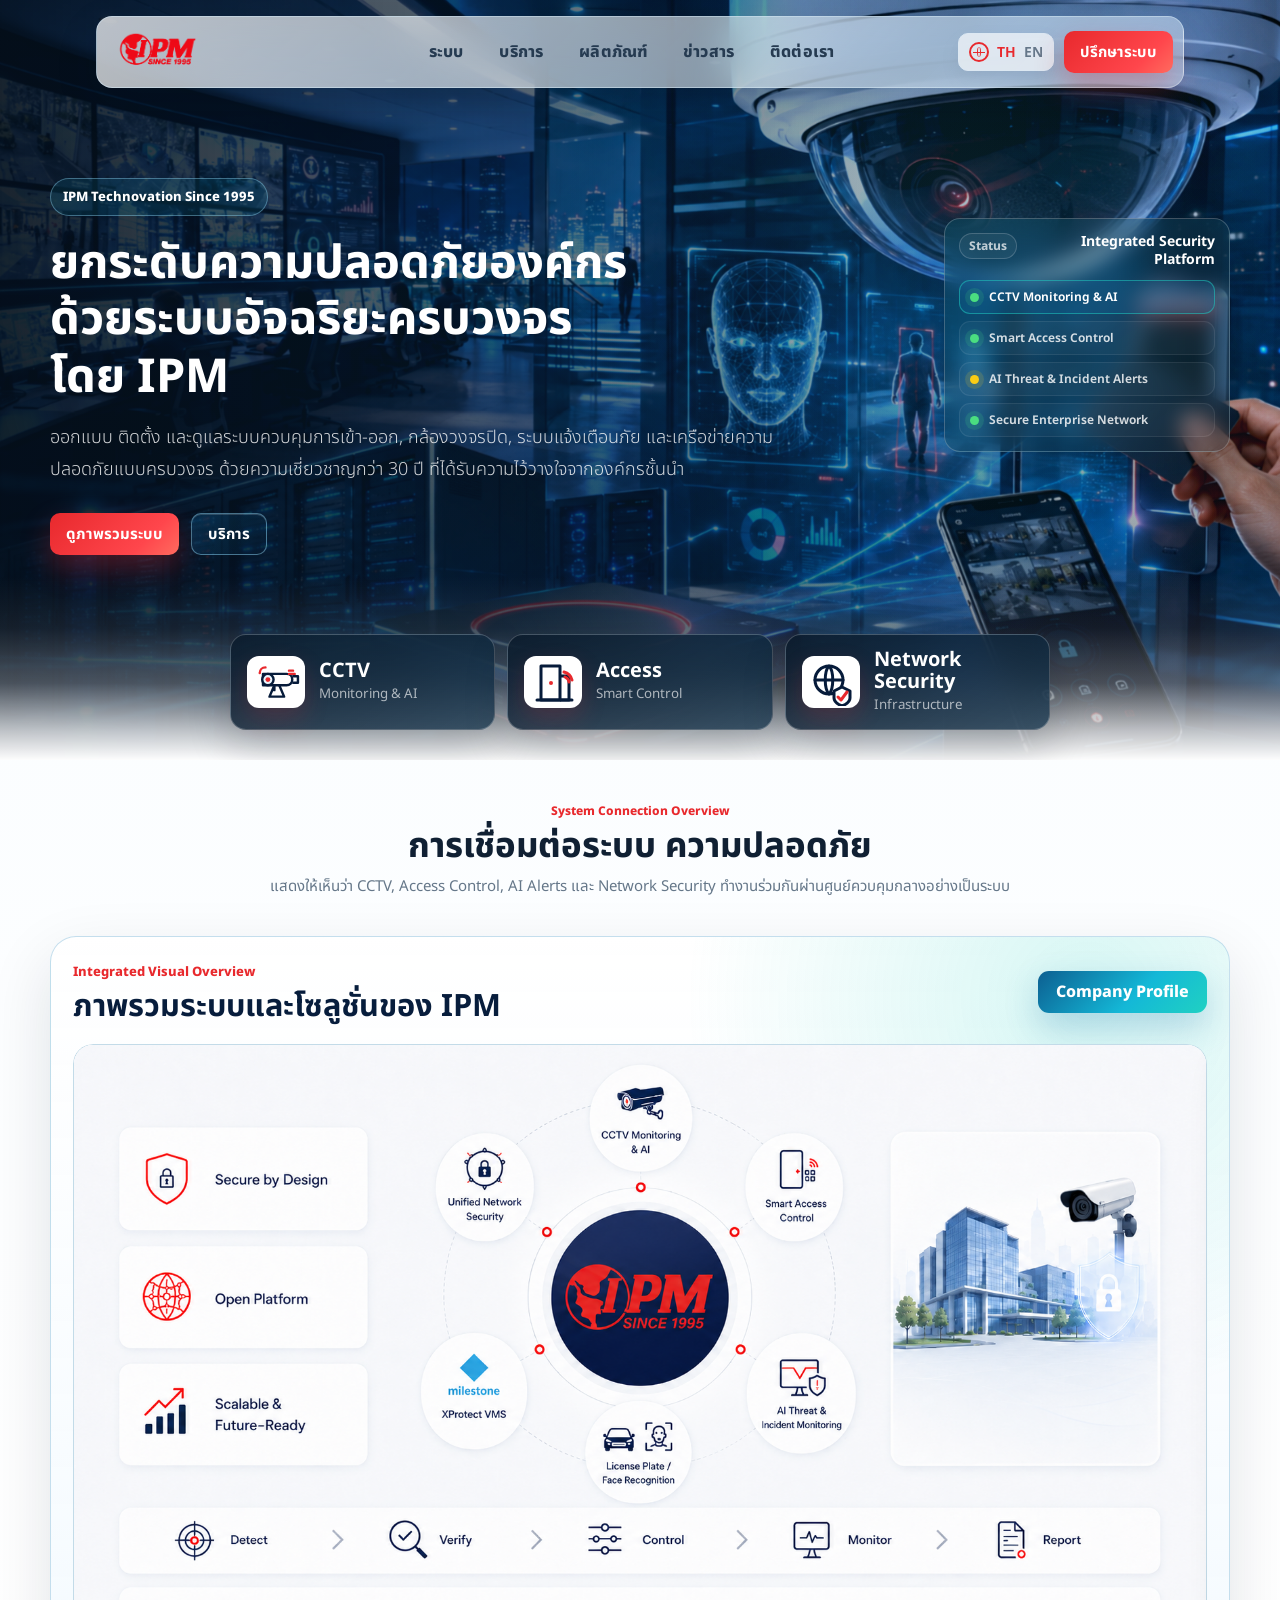
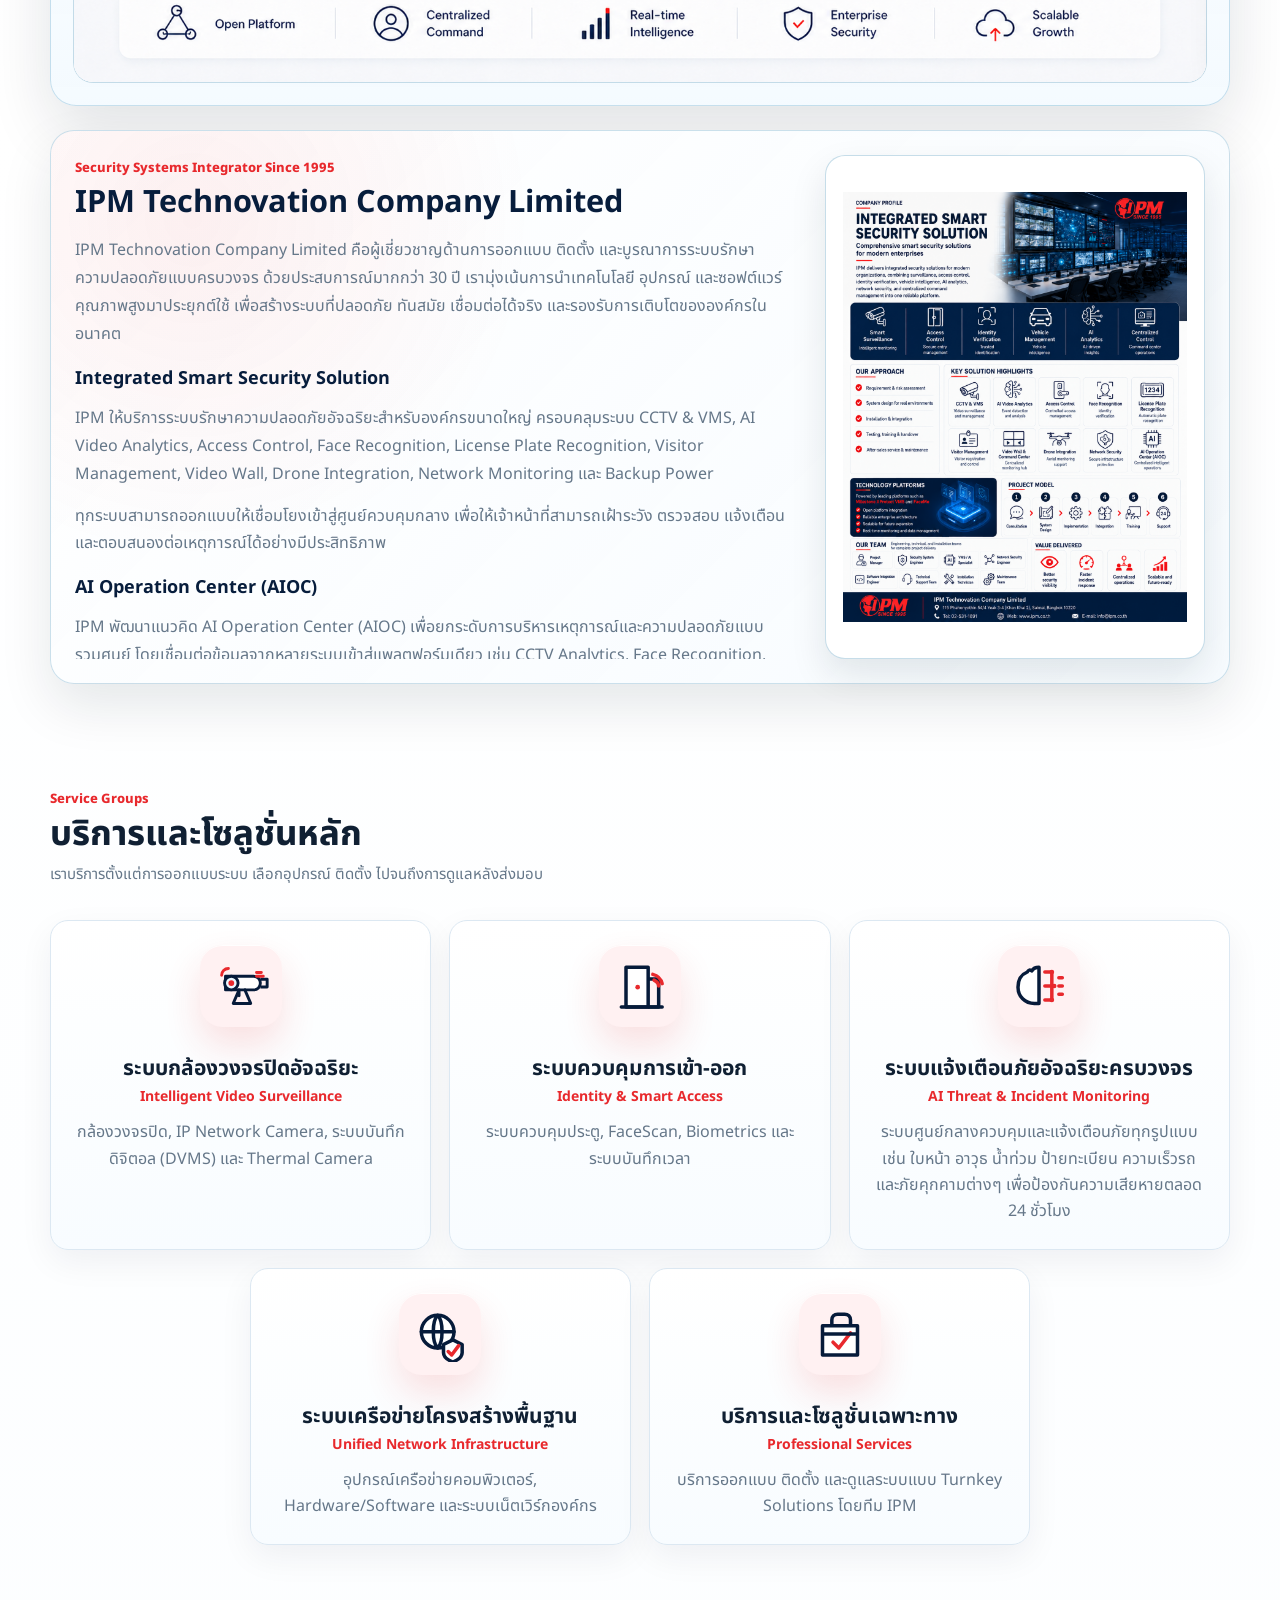
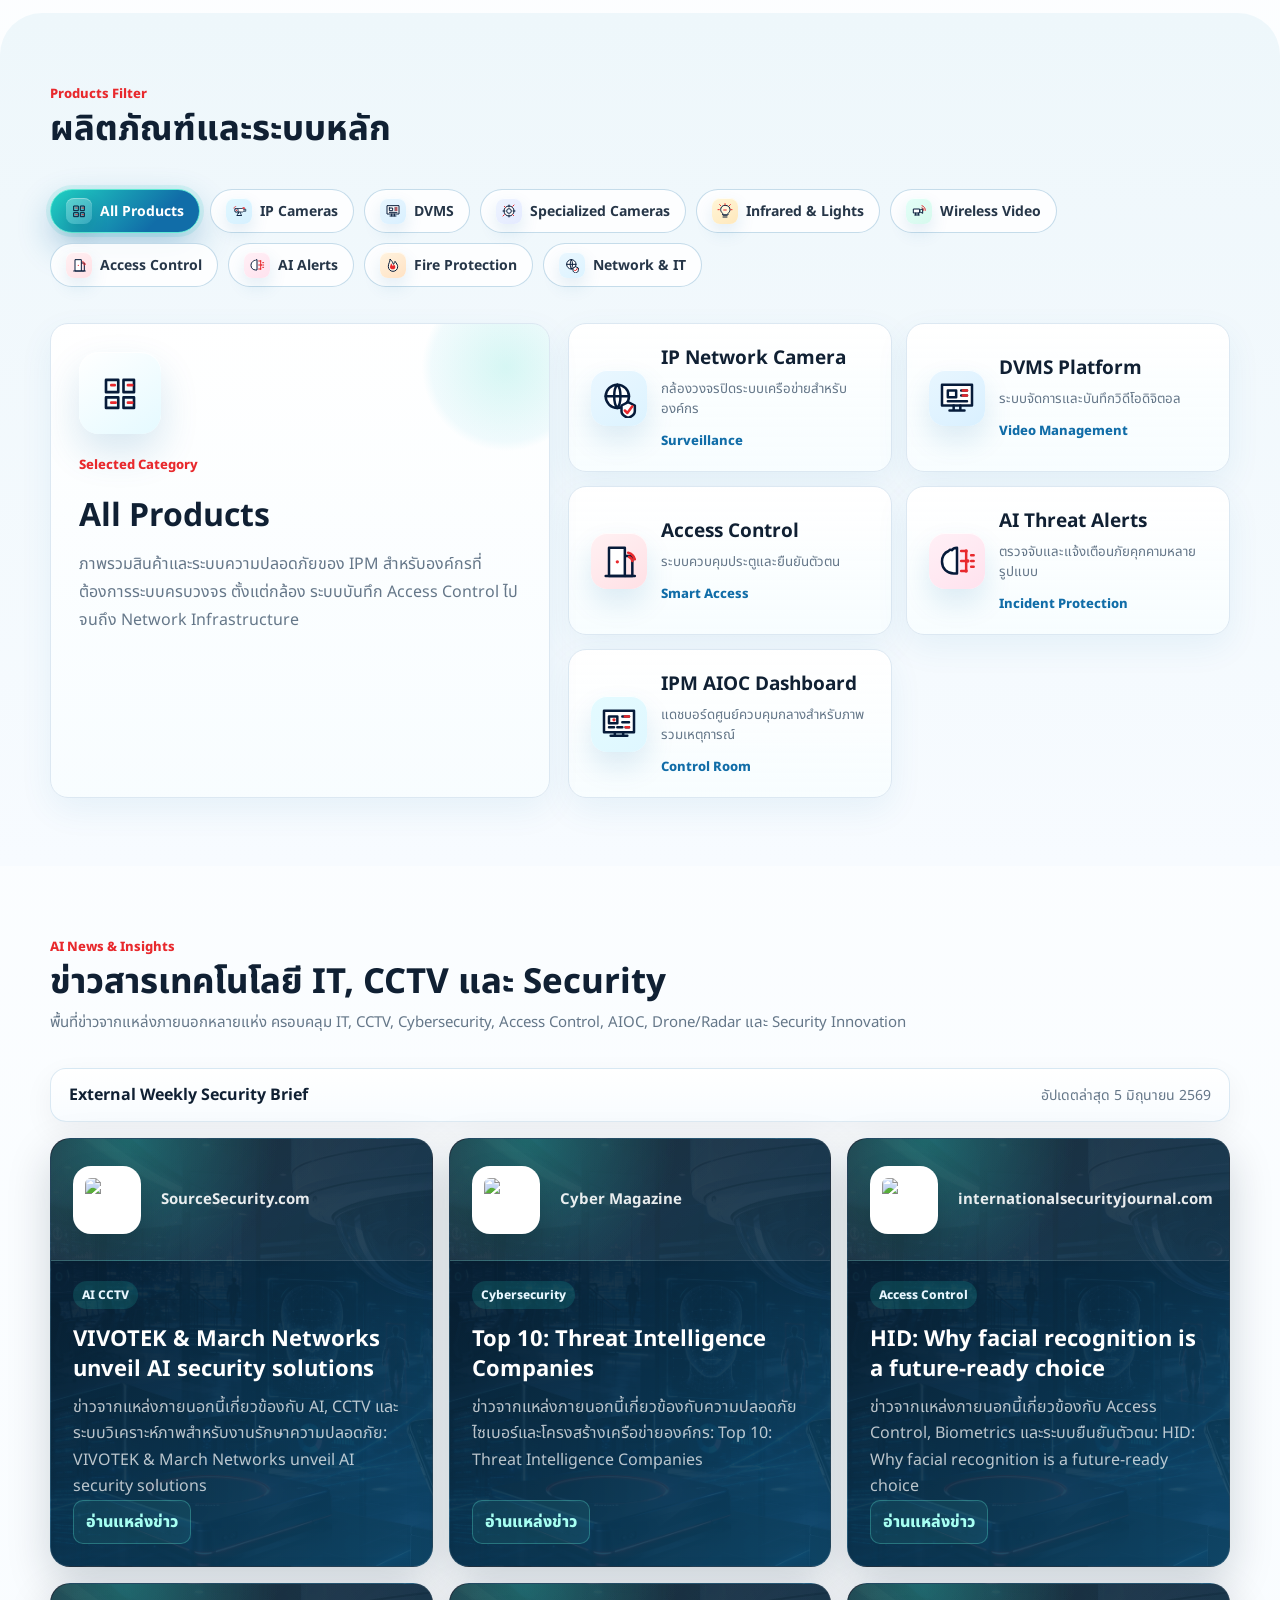
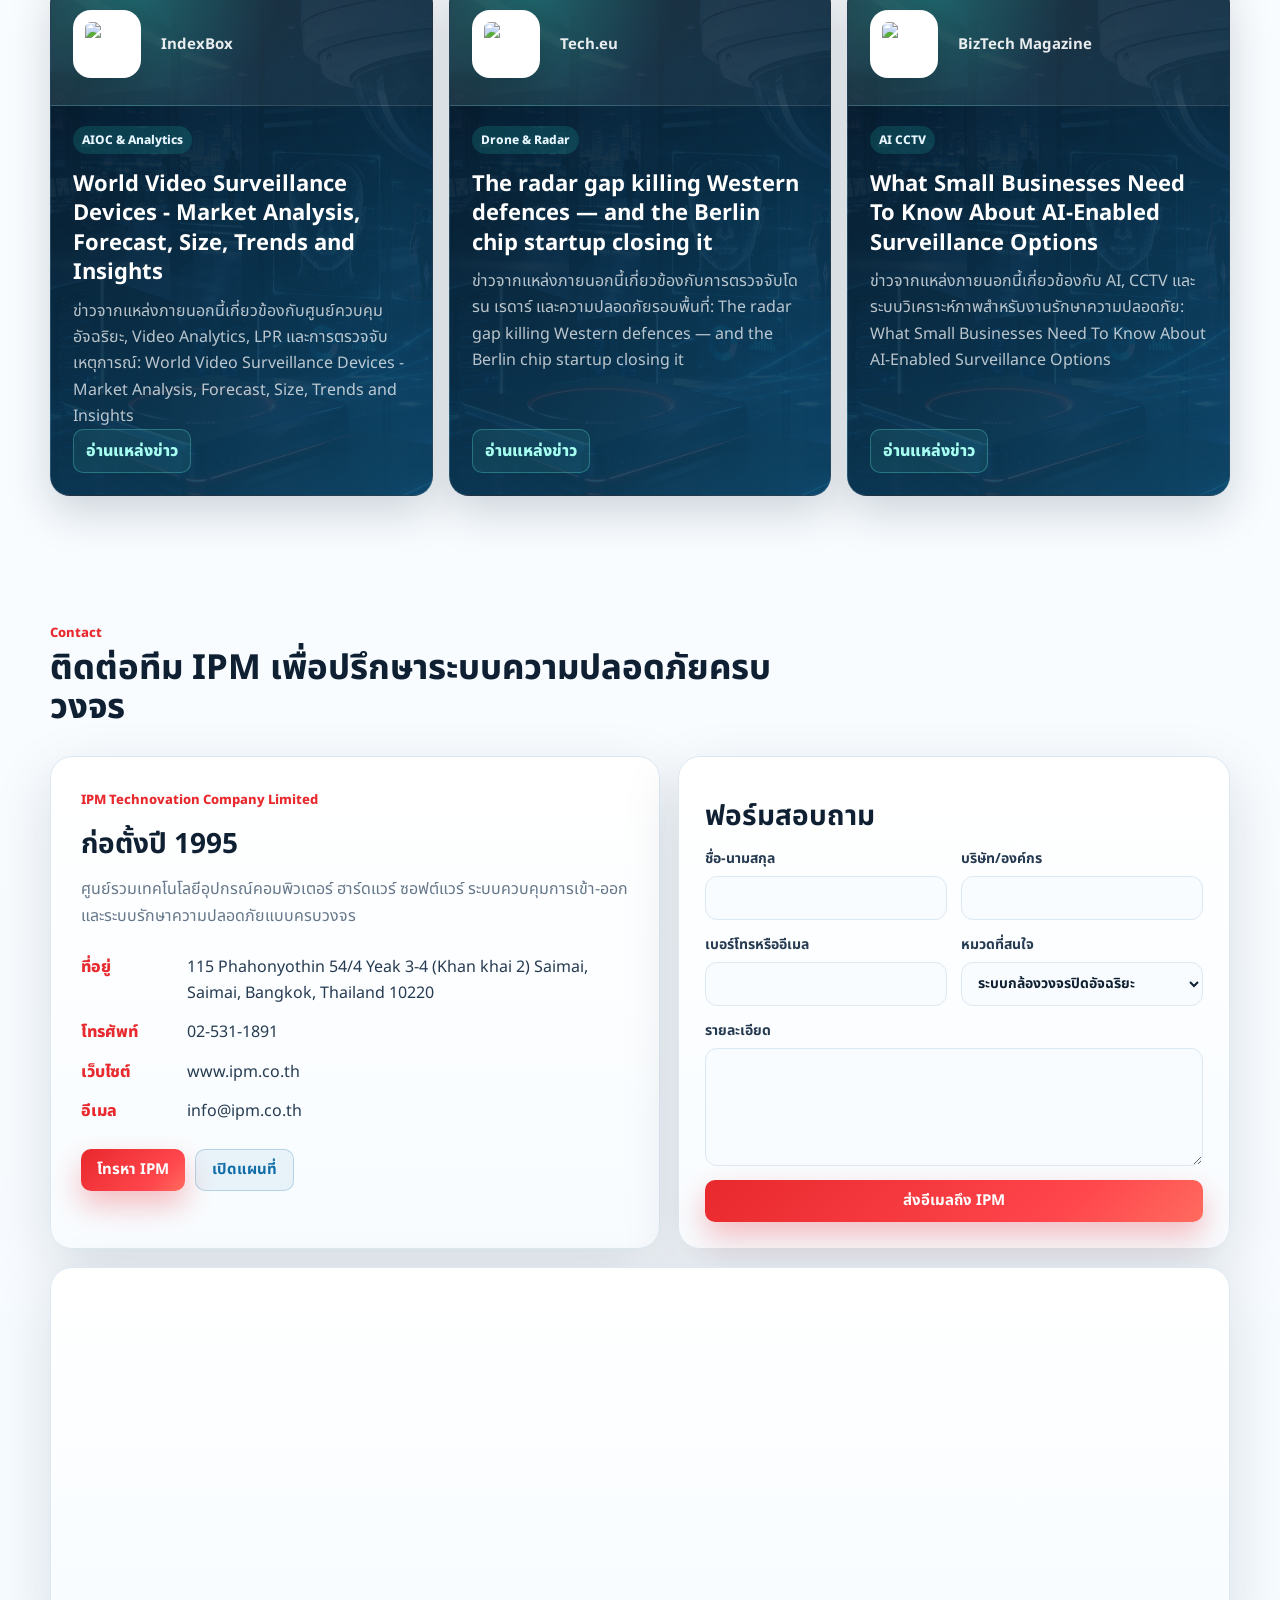
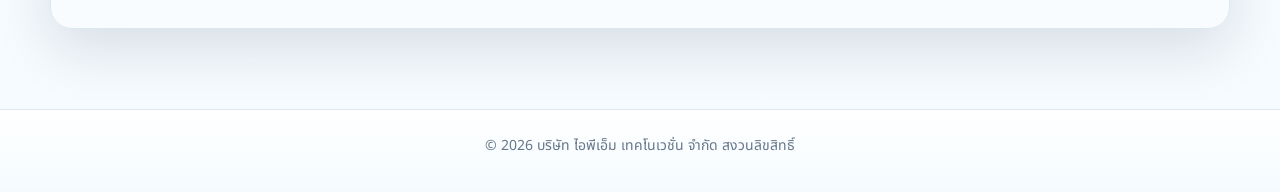
==== index.html @ 4272a006 "Standardize section heading sizes" ====
<!doctype html>
<html lang="th">
<head>
  <meta charset="utf-8">
  <meta name="viewport" content="width=device-width, initial-scale=1">
  <meta name="description" content="IPM Technovation Company Limited ผู้เชี่ยวชาญระบบ CCTV, Access Control, Alarm, Network และระบบรักษาความปลอดภัยครบวงจร ตั้งแต่ปี 1995">
  <title>IPM Technovation | Integrated Security Platform</title>
  <link rel="preconnect" href="https://fonts.googleapis.com">
  <link rel="preconnect" href="https://fonts.gstatic.com" crossorigin>
  <link href="https://fonts.googleapis.com/css2?family=Noto+Sans+Thai:wght@300;400;500;600;700;800&display=swap" rel="stylesheet">
  <link rel="stylesheet" href="styles.css?v=20260608h">
  <script src="scripts/main.js?v=20260608g" defer></script>
</head>
<body>
  <header class="site-header">
    <a class="brand" href="#home" aria-label="IPM home">
      <img src="assets/IPMLOGO.png" alt="IPM Technovation">
    </a>
    <nav class="nav-links" aria-label="Main navigation">
      <a href="#system">ระบบ</a>
      <a href="#services">บริการ</a>
      <a href="#products">ผลิตภัณฑ์</a>
      <a href="#news">ข่าวสาร</a>
      <a href="#contact">ติดต่อเรา</a>
    </nav>
    <div class="header-actions">
      <div class="language-switch" aria-label="Language switcher">
        <span class="globe-icon" aria-hidden="true"></span>
        <a class="active" href="index.html" aria-current="page">TH</a>
        <a href="en.html">EN</a>
      </div>
      <a class="quote-button" href="#contact">ปรึกษาระบบ</a>
    </div>
  </header>

  <main id="home">
    <section class="hero">
      <div class="hero-bg">
        <img src="assets/main00-hero.jpg?v=20260608b" srcset="assets/main00.png?v=20260608b 1672w, assets/main00-hero.jpg?v=20260608b 2400w" sizes="100vw" alt="ศูนย์ควบคุมระบบรักษาความปลอดภัยอัจฉริยะ" fetchpriority="high" decoding="async">
      </div>
      <div class="hero-content">
        <p class="eyebrow">IPM Technovation Since 1995</p>
        <h1>ยกระดับ<br class="mobile-break">ความปลอดภัย<br class="mobile-break">องค์กร<br>ด้วยระบบอัจฉริยะ<br class="mobile-break">ครบวงจร<br><span class="hero-by">โดย IPM</span></h1>
        <p class="hero-copy">ออกแบบ ติดตั้ง และดูแลระบบควบคุมการเข้า-ออก, กล้องวงจรปิด, ระบบแจ้งเตือนภัย และเครือข่ายความปลอดภัยแบบครบวงจร ด้วยความเชี่ยวชาญกว่า 30 ปี ที่ได้รับความไว้วางใจจากองค์กรชั้นนำ</p>
        <div class="hero-actions">
          <a class="primary-action" href="#system">ดูภาพรวมระบบ</a>
          <a class="secondary-action" href="#services">บริการ</a>
        </div>
      </div>

      <aside class="status-panel" aria-label="Integrated Security Platform status">
        <div class="status-panel-head">
          <span>Status</span>
          <strong>Integrated Security Platform</strong>
        </div>
        <div class="status-list">
          <span class="status-item active"><b></b>CCTV Monitoring & AI</span>
          <span class="status-item"><b></b>Smart Access Control</span>
          <span class="status-item warning"><b></b>AI Threat & Incident Alerts</span>
          <span class="status-item"><b></b>Secure Enterprise Network</span>
        </div>
      </aside>

      <div class="system-strip" aria-label="Key systems">
        <a class="system-card" href="#products" data-filter-link="ip-cameras">
          <span class="chip-icon camera"></span>
          <span>
            <strong>CCTV</strong>
            <small>Monitoring & AI</small>
          </span>
        </a>
        <a class="system-card" href="#products" data-filter-link="access-control">
          <span class="chip-icon access"></span>
          <span>
            <strong>Access</strong>
            <small>Smart Control</small>
          </span>
        </a>
        <a class="system-card" href="#products" data-filter-link="network-it">
          <span class="chip-icon network"></span>
          <span>
            <strong>Network Security</strong>
            <small>Infrastructure</small>
          </span>
        </a>
      </div>
    </section>

    <section id="system" class="section system-section">
      <div class="section-heading center">
        <span>System Connection Overview</span>
        <h2>การเชื่อมต่อระบบ ความปลอดภัย</h2>
        <p>แสดงให้เห็นว่า CCTV, Access Control, AI Alerts และ Network Security ทำงานร่วมกันผ่านศูนย์ควบคุมกลางอย่างเป็นระบบ</p>
      </div>

      <div class="system-map" aria-label="Integrated security system map">
        <div class="map-center">
          <img src="assets/IPMLOGO.png" alt="IPM">
          <span>Monitoring</span>
          <strong>Control Center</strong>
        </div>
        <article class="map-node node-cctv">
          <span class="node-icon camera"></span>
          <h3>CCTV Monitoring & AI</h3>
          <p>กล้องวงจรปิด IP, DVMS, Thermal และระบบวิเคราะห์ภาพสำหรับองค์กร</p>
        </article>
        <article class="map-node node-access">
          <span class="node-icon access"></span>
          <h3>Smart Access Control</h3>
          <p>ควบคุมสิทธิ์เข้า-ออกด้วย Card, FaceScan, Biometrics และ Time Attendance</p>
        </article>
        <article class="map-node node-alarm">
          <span class="node-icon alarm"></span>
          <h3>AI Threat & Incident Monitoring</h3>
          <p>ตรวจจับและแจ้งเตือนเหตุด้านความปลอดภัย เช่น ใบหน้า อาวุธ น้ำท่วม ป้ายทะเบียน ความเร็วรถ และภัยคุกคามต่างๆ ผ่านศูนย์ควบคุมกลาง</p>
        </article>
        <article class="map-node node-network">
          <span class="node-icon network"></span>
          <h3>Unified Network Security</h3>
          <p>โครงสร้างพื้นฐาน Network, Hardware และ Software เพื่อรองรับระบบความปลอดภัย</p>
        </article>
      </div>
      <div class="system-gallery" data-system-carousel aria-label="IPM system overview slides">
        <div class="system-gallery-head">
          <div>
            <span>Integrated Visual Overview</span>
            <h3>ภาพรวมระบบและโซลูชั่นของ IPM</h3>
          </div>
          <a class="profile-button" href="assets/profile/companyP.png" data-service-image="assets/profile/companyP.png" data-service-title="Company Profile">Company Profile</a>
        </div>
        <div class="system-frame">
        <div class="system-track">
          <figure class="system-slide"><img src="assets/system/systemmain.png" alt="System main overview" loading="lazy"></figure>
          <figure class="system-slide"><img src="assets/system/CCTV-soft.png" alt="ผังโครงสร้างระบบ CCTV และ Video Management" loading="lazy"></figure>
          <figure class="system-slide"><img src="assets/system/deployS.png" alt="Deployment scope overview" loading="lazy"></figure>
          <figure class="system-slide"><img src="assets/system/integrated.png" alt="Integrated smart security solution" loading="lazy"></figure>
          <figure class="system-slide"><img src="assets/system/smartS.png" alt="Smart security ecosystem" loading="lazy"></figure>
          <figure class="system-slide"><img src="assets/system/aioc.png" alt="AI Operation Center platform" loading="lazy"></figure>
          <figure class="system-slide"><img src="assets/system/chartaccess.png" alt="Identity and access management" loading="lazy"></figure>
          <figure class="system-slide"><img src="assets/system/chartinfar.png" alt="Mobility operations and infrastructure" loading="lazy"></figure>
          <figure class="system-slide"><img src="assets/system/chartV.png" alt="Surveillance and video management" loading="lazy"></figure>
          <figure class="system-slide"><img src="assets/system/integratedP.png" alt="Integrated security portfolio" loading="lazy"></figure>
        </div>
        </div>
      </div>

      <article id="company-profile" class="profile-overview">
        <div class="profile-copy">
          <span>Security Systems Integrator Since 1995</span>
          <h3>IPM Technovation Company Limited</h3>
          <div class="profile-copy-scroll" tabindex="0" aria-label="Company profile details">
            <p>IPM Technovation Company Limited คือผู้เชี่ยวชาญด้านการออกแบบ ติดตั้ง และบูรณาการระบบรักษาความปลอดภัยแบบครบวงจร ด้วยประสบการณ์มากกว่า 30 ปี เรามุ่งเน้นการนำเทคโนโลยี อุปกรณ์ และซอฟต์แวร์คุณภาพสูงมาประยุกต์ใช้ เพื่อสร้างระบบที่ปลอดภัย ทันสมัย เชื่อมต่อได้จริง และรองรับการเติบโตขององค์กรในอนาคต</p>

            <h4>Integrated Smart Security Solution</h4>
            <p>IPM ให้บริการระบบรักษาความปลอดภัยอัจฉริยะสำหรับองค์กรขนาดใหญ่ ครอบคลุมระบบ CCTV & VMS, AI Video Analytics, Access Control, Face Recognition, License Plate Recognition, Visitor Management, Video Wall, Drone Integration, Network Monitoring และ Backup Power</p>
            <p>ทุกระบบสามารถออกแบบให้เชื่อมโยงเข้าสู่ศูนย์ควบคุมกลาง เพื่อให้เจ้าหน้าที่สามารถเฝ้าระวัง ตรวจสอบ แจ้งเตือน และตอบสนองต่อเหตุการณ์ได้อย่างมีประสิทธิภาพ</p>

            <h4>AI Operation Center (AIOC)</h4>
            <p>IPM พัฒนาแนวคิด AI Operation Center (AIOC) เพื่อยกระดับการบริหารเหตุการณ์และความปลอดภัยแบบรวมศูนย์ โดยเชื่อมต่อข้อมูลจากหลายระบบเข้าสู่แพลตฟอร์มเดียว เช่น CCTV Analytics, Face Recognition, LPR, Access Control, Drone, IoT, E-map, Dashboard และ Report</p>
            <p>AIOC ช่วยให้การทำงานเป็นระบบมากขึ้น ตั้งแต่ Detect, Verify, Alert, Respond และ Report เพื่อสนับสนุนการตัดสินใจแบบเรียลไทม์และเพิ่มประสิทธิภาพในการปฏิบัติงาน</p>

            <h4>Network Security & Infrastructure</h4>
            <p>นอกจากระบบรักษาความปลอดภัยทางกายภาพ IPM ยังให้ความสำคัญกับระบบเครือข่ายและโครงสร้างพื้นฐานด้านความปลอดภัย ครอบคลุม Network Design, VLAN, Firewall Policy, VPN, Server, Storage, Network Monitoring, Log Management, Backup และ Recovery</p>
            <p>เพื่อให้ระบบ CCTV, Access Control, Face Recognition, LPR, Command Center และ AIOC ทำงานได้อย่างปลอดภัย เสถียร และต่อเนื่อง</p>

            <h4>Technology Platforms</h4>
            <p>IPM คัดสรรเทคโนโลยีและแพลตฟอร์มที่มีมาตรฐานสูง เช่น Milestone XProtect VMS, FaceMe Security, AI Video Analytics, CCTV System, Access Control System, License Plate Recognition, Command Center & Dashboard และ Network Security Infrastructure</p>
            <p>เราเลือกใช้เทคโนโลยีที่รองรับการเชื่อมต่อแบบ Open Platform เพื่อให้ระบบมีความยืดหยุ่น ขยายต่อได้ และเหมาะกับการใช้งานจริงของแต่ละองค์กร</p>

            <h4>Our Team</h4>
            <p>IPM มีทีมงานที่เชี่ยวชาญเฉพาะด้าน ทั้งงานออกแบบระบบ งานซอฟต์แวร์ งานเครือข่าย งานติดตั้ง และงานดูแลหลังการส่งมอบ</p>
            <dl class="profile-roles">
              <div><dt>Project Manager</dt><dd>บริหารโครงการและประสานงานภาพรวม</dd></div>
              <div><dt>Security System Engineer</dt><dd>ออกแบบและบูรณาการระบบรักษาความปลอดภัย</dd></div>
              <div><dt>VMS / AI Specialist</dt><dd>ดูแลระบบ VMS, AI Analytics และ Face Recognition</dd></div>
              <div><dt>Network Security Engineer</dt><dd>ออกแบบเครือข่ายและความปลอดภัยของระบบ</dd></div>
              <div><dt>Software Engineer</dt><dd>เชื่อมต่อระบบผ่าน API, Dashboard และ AIOC</dd></div>
              <div><dt>Technical Support Team</dt><dd>ทดสอบระบบ แก้ไขปัญหา และสนับสนุนด้านเทคนิค</dd></div>
              <div><dt>Installation Technician</dt><dd>ติดตั้งอุปกรณ์ เดินสาย ตั้งค่า และตรวจสอบหน้างาน</dd></div>
              <div><dt>Maintenance Team</dt><dd>ดูแล บำรุงรักษา และตรวจสอบระบบหลังส่งมอบ</dd></div>
            </dl>

            <h4>Model Project: Integrated Smart Security & AIOC Platform</h4>
            <p>ตัวอย่างโครงการของ IPM คือการออกแบบระบบรักษาความปลอดภัยอัจฉริยะสำหรับองค์กรขนาดใหญ่ โดยรวมระบบกล้องวงจรปิด ระบบควบคุมการเข้า-ออก ระบบจดจำใบหน้า ระบบอ่านป้ายทะเบียน ระบบผู้มาติดต่อ ระบบเครือข่าย ระบบ Video Wall และ AIOC เข้าสู่ศูนย์ควบคุมกลาง</p>
            <p>โครงการถูกออกแบบให้รองรับการเฝ้าระวังแบบเรียลไทม์ การแจ้งเตือนเหตุการณ์ การแสดงผลบนแผนที่ การสรุปรายงาน และการขยายระบบในอนาคต โดยไม่จำเป็นต้องระบุชื่อหน่วยงานหรือรายละเอียดพื้นที่จริง</p>

            <h4>Key Strengths</h4>
            <ul>
              <li>ประสบการณ์มากกว่า 30 ปี</li>
              <li>เชี่ยวชาญด้าน Security Systems Integration</li>
              <li>ใช้แพลตฟอร์มและอุปกรณ์คุณภาพสูง</li>
              <li>รองรับการเชื่อมต่อแบบ Open Platform</li>
              <li>มีทีมวิศวกร ทีมเทคนิค และทีมติดตั้งครบวงจร</li>
              <li>พัฒนาและทดลองนวัตกรรมใหม่อย่างต่อเนื่อง</li>
              <li>รองรับระบบ Smart Security, Network Security และ AIOC</li>
            </ul>

            <h4>Company Information</h4>
            <p>IPM Technovation Company Limited<br>115 Phahonyothin 54/4 Yeak 3-4 (Khan khai 2), Saimai, Saimai, Bangkok, Thailand 10220<br>Tel: 02-531-1891 | Website: www.ipm.co.th | E-mail: info@ipm.co.th</p>
          </div>
        </div>
        <a class="profile-image-link" href="assets/profile/companyP.png" data-service-image="assets/profile/companyP.png" data-service-title="Company Profile" aria-label="เปิด Company Profile">
          <img src="assets/profile/companyP.png" alt="IPM Company Profile Overview" loading="lazy">
        </a>
      </article>
    </section>

    <section id="services" class="section services-section">
      <div class="section-heading">
        <span>Service Groups</span>
        <h2>บริการและโซลูชั่นหลัก</h2>
        <p>เราบริการตั้งแต่การออกแบบระบบ เลือกอุปกรณ์ ติดตั้ง ไปจนถึงการดูแลหลังส่งมอบ</p>
      </div>
      <div class="service-grid">
        <article class="service-card" role="button" tabindex="0" data-service-image="assets/services/IntelligentVideo.png" data-service-title="Intelligent Video Surveillance">
          <span class="node-icon camera"></span>
          <h3>ระบบกล้องวงจรปิดอัจฉริยะ</h3>
          <strong>Intelligent Video Surveillance</strong>
          <p>กล้องวงจรปิด, IP Network Camera, ระบบบันทึกดิจิตอล (DVMS) และ Thermal Camera</p>
        </article>
        <article class="service-card" role="button" tabindex="0" data-service-image="assets/services/Identity.png" data-service-title="Identity & Smart Access">
          <span class="node-icon access"></span>
          <h3>ระบบควบคุมการเข้า-ออก</h3>
          <strong>Identity & Smart Access</strong>
          <p>ระบบควบคุมประตู, FaceScan, Biometrics และระบบบันทึกเวลา</p>
        </article>
        <article class="service-card" role="button" tabindex="0" data-service-image="assets/services/AIThreat.png" data-service-title="AI Threat & Incident Monitoring">
          <span class="node-icon alarm"></span>
          <h3>ระบบแจ้งเตือนภัยอัจฉริยะครบวงจร</h3>
          <strong>AI Threat & Incident Monitoring</strong>
          <p>ระบบศูนย์กลางควบคุมและแจ้งเตือนภัยทุกรูปแบบ เช่น ใบหน้า อาวุธ น้ำท่วม ป้ายทะเบียน ความเร็วรถ และภัยคุกคามต่างๆ เพื่อป้องกันความเสียหายตลอด 24 ชั่วโมง</p>
        </article>
        <article class="service-card" role="button" tabindex="0" data-service-image="assets/services/UnifiedNetwork.png" data-service-title="Unified Network Infrastructure">
          <span class="node-icon network"></span>
          <h3>ระบบเครือข่ายโครงสร้างพื้นฐาน</h3>
          <strong>Unified Network Infrastructure</strong>
          <p>อุปกรณ์เครือข่ายคอมพิวเตอร์, Hardware/Software และระบบเน็ตเวิร์กองค์กร</p>
        </article>
        <article class="service-card service-card-wide" role="button" tabindex="0" data-service-image="assets/services/ProfessionalServices.png" data-service-title="Professional Services">
          <span class="node-icon professional"></span>
          <h3>บริการและโซลูชั่นเฉพาะทาง</h3>
          <strong>Professional Services</strong>
          <p>บริการออกแบบ ติดตั้ง และดูแลระบบแบบ Turnkey Solutions โดยทีม IPM</p>
        </article>
      </div>
    </section>

    <section id="products" class="section products-section">
      <div class="section-heading">
        <span>Products Filter</span>
        <h2>ผลิตภัณฑ์และระบบหลัก</h2>
      </div>
      <div class="filter-bar" aria-label="Product category filters" data-product-filters></div>
      <div class="product-showcase">
        <article class="product-feature" data-product-feature>
          <span>Selected Category</span>
          <h3>All Products</h3>
          <p>ภาพรวมสินค้าและระบบความปลอดภัยของ IPM สำหรับองค์กรที่ต้องการระบบครบวงจร</p>
        </article>
        <div class="product-list" data-product-list></div>
      </div>
    </section>

    <section id="news" class="section news-section">
      <div class="section-heading">
        <span>AI News & Insights</span>
        <h2>ข่าวสารเทคโนโลยี IT, CCTV และ Security</h2>
        <p>พื้นที่ข่าวจากแหล่งภายนอกหลายแห่ง ครอบคลุม IT, CCTV, Cybersecurity, Access Control, AIOC, Drone/Radar และ Security Innovation</p>
      </div>
      <div class="news-toolbar">
        <strong>External Weekly Security Brief</strong>
        <span data-news-updated>กำลังโหลดข่าวล่าสุด...</span>
      </div>
      <div class="news-grid" data-news-list></div>
    </section>

    <div class="image-modal" data-image-modal hidden>
      <div class="image-modal-backdrop" data-modal-close></div>
      <section class="image-modal-panel" role="dialog" aria-modal="true" aria-labelledby="service-modal-title">
        <div class="image-modal-head">
          <h2 id="service-modal-title" data-modal-title>Service Detail</h2>
          <button type="button" data-modal-close aria-label="ปิดภาพ">Close</button>
        </div>
        <img data-modal-image src="" alt="">
      </section>
    </div>

    <section id="contact" class="contact-section">
      <div class="contact-heading">
        <span>Contact</span>
        <h2>ติดต่อทีม IPM เพื่อปรึกษาระบบความปลอดภัยครบวงจร</h2>
      </div>
      <div class="contact-layout">
        <article class="contact-card company-card">
          <span class="contact-kicker">IPM Technovation Company Limited</span>
          <h3>ก่อตั้งปี 1995</h3>
          <p>ศูนย์รวมเทคโนโลยีอุปกรณ์คอมพิวเตอร์ ฮาร์ดแวร์ ซอฟต์แวร์ ระบบควบคุมการเข้า-ออก และระบบรักษาความปลอดภัยแบบครบวงจร</p>
          <dl class="contact-list">
            <div>
              <dt>ที่อยู่</dt>
              <dd>115 Phahonyothin 54/4 Yeak 3-4 (Khan khai 2) Saimai, Saimai, Bangkok, Thailand 10220</dd>
            </div>
            <div>
              <dt>โทรศัพท์</dt>
              <dd><a href="tel:+6625311891">02-531-1891</a></dd>
            </div>
            <div>
              <dt>เว็บไซต์</dt>
              <dd><a href="https://www.ipm.co.th/" target="_blank" rel="noreferrer">www.ipm.co.th</a></dd>
            </div>
            <div>
              <dt>อีเมล</dt>
              <dd><a href="mailto:info@ipm.co.th">info@ipm.co.th</a></dd>
            </div>
          </dl>
          <div class="contact-actions">
            <a class="primary-action" href="tel:+6625311891">โทรหา IPM</a>
            <a class="secondary-light" href="https://www.google.com/maps/search/?api=1&query=115%20Phahonyothin%2054%2F4%20Yeak%203-4%20Saimai%20Bangkok%2010220" target="_blank" rel="noreferrer">เปิดแผนที่</a>
          </div>
        </article>

        <article class="contact-card form-card">
          <h3>ฟอร์มสอบถาม</h3>
          <form data-contact-form>
            <label>
              ชื่อ-นามสกุล
              <input name="name" autocomplete="name" required>
            </label>
            <label>
              บริษัท/องค์กร
              <input name="company" autocomplete="organization">
            </label>
            <label>
              เบอร์โทรหรืออีเมล
              <input name="contact" autocomplete="email" required>
            </label>
            <label>
              หมวดที่สนใจ
              <select name="interest">
                <option>ระบบกล้องวงจรปิดอัจฉริยะ</option>
                <option>ระบบควบคุมการเข้า-ออก</option>
                <option>ระบบ AI แจ้งเตือนภัยคุกคาม</option>
                <option>ระบบเครือข่ายองค์กร</option>
                <option>บริการออกแบบและติดตั้งครบวงจร</option>
              </select>
            </label>
            <label class="full">
              รายละเอียด
              <textarea name="message" rows="4" required></textarea>
            </label>
            <button class="primary-action" type="submit">ส่งอีเมลถึง IPM</button>
          </form>
        </article>

        <article class="map-card" aria-label="IPM location map">
          <iframe title="IPM Technovation map" loading="lazy" referrerpolicy="no-referrer-when-downgrade" src="https://www.google.com/maps?q=115%20Phahonyothin%2054%2F4%20Yeak%203-4%20Saimai%20Bangkok%2010220&output=embed"></iframe>
        </article>
      </div>
    </section>
  </main>
  <footer class="site-footer">
    <p>© 2026 บริษัท ไอพีเอ็ม เทคโนเวชั่น จำกัด สงวนลิขสิทธิ์</p>
  </footer>
</body>
</html>
---- styles.css ----
:root {
  --red: #e8292d;
  --red-dark: #b9151a;
  --ink: #102033;
  --muted: #657789;
  --line: #dce8f2;
  --soft: #eef7fb;
  --panel: #ffffff;
  --navy: #061524;
  --blue: #116da8;
  --cyan: #14b8d7;
  --ai-teal: #20d1c2;
  --steel: #24384d;
  --shadow: 0 20px 58px rgba(8, 25, 43, .13);
}

* {
  box-sizing: border-box;
}

html {
  scroll-behavior: smooth;
  overflow-x: clip;
}

body {
  margin: 0;
  font-family: "Noto Sans Thai", "Leelawadee UI", Tahoma, sans-serif;
  color: var(--ink);
  background:
    linear-gradient(180deg, #f8fcff 0%, #fff 26%, #f6fbff 100%);
  overflow-x: clip;
}

a {
  color: inherit;
  text-decoration: none;
}

img,
svg,
video,
iframe {
  max-width: 100%;
}

button,
input,
select,
textarea {
  font: inherit;
  max-width: 100%;
}

.site-header {
  position: fixed;
  z-index: 20;
  top: 16px;
  left: 50%;
  width: min(1088px, calc(100% - 40px));
  min-height: 68px;
  display: grid;
  grid-template-columns: 190px 1fr auto;
  align-items: center;
  gap: 22px;
  padding: 7px 10px 7px 18px;
  border: 1px solid rgba(211, 232, 244, .54);
  border-radius: 16px;
  background:
    linear-gradient(135deg, rgba(255, 255, 255, .72), rgba(232, 246, 252, .44));
  box-shadow: 0 14px 42px rgba(5, 24, 42, .14);
  backdrop-filter: blur(20px) saturate(1.25);
  transform: translateX(-50%);
}

.brand {
  display: flex;
  align-items: center;
}

.brand img {
  display: block;
  width: auto;
  height: 56px;
  max-width: 156px;
  object-fit: contain;
}

.nav-links {
  display: flex;
  flex-wrap: wrap;
  justify-content: center;
  gap: 36px;
  color: #263b51;
  font-size: 16px;
  font-weight: 780;
  letter-spacing: .01em;
}

.nav-links a {
  position: relative;
  padding: 9px 0;
  white-space: nowrap;
}

.nav-links a::after {
  content: "";
  position: absolute;
  left: 0;
  right: 0;
  bottom: 5px;
  height: 2px;
  border-radius: 999px;
  background: var(--red);
  opacity: 0;
  transform: translateY(4px);
  transition: opacity .2s ease, transform .2s ease;
}

.nav-links a:hover::after {
  opacity: 1;
  transform: translateY(0);
}

.header-actions {
  display: flex;
  align-items: center;
  justify-content: flex-end;
  gap: 10px;
}

.quote-button,
.primary-action,
.secondary-action,
.secondary-light {
  min-height: 42px;
  display: inline-flex;
  align-items: center;
  justify-content: center;
  padding: 0 16px;
  border: 0;
  border-radius: 10px;
  font-size: 15px;
  font-weight: 700;
  white-space: nowrap;
  cursor: pointer;
}

.quote-button,
.primary-action {
  color: #fff;
  background: linear-gradient(135deg, var(--red) 0%, #ff464c 72%, #ff6b5f 100%);
  box-shadow: 0 14px 30px rgba(232, 41, 45, .3);
}

.secondary-action,
.secondary-light {
  color: #fff;
  border: 1px solid rgba(155, 226, 255, .44);
  background: rgba(8, 25, 43, .34);
  box-shadow: inset 0 1px 0 rgba(255, 255, 255, .16);
}

.secondary-action {
  background:
    linear-gradient(135deg, rgba(17, 109, 168, .28), rgba(8, 25, 43, .3));
}

.language-switch {
  min-height: 38px;
  display: inline-flex;
  align-items: center;
  gap: 8px;
  padding: 0 10px;
  border: 1px solid var(--line);
  border-radius: 10px;
  color: #263b51;
  background: rgba(255, 255, 255, .68);
  font-size: 14px;
  font-weight: 700;
  box-shadow: 0 8px 22px rgba(15, 23, 42, .06);
}

.language-switch a {
  color: var(--muted);
  font-weight: 650;
  padding: 2px 0;
}

.language-switch a.active {
  color: var(--red);
}

.globe-icon {
  position: relative;
  width: 20px;
  height: 20px;
  display: inline-block;
  border: 2px solid var(--red);
  border-radius: 50%;
}

.globe-icon::before,
.globe-icon::after {
  content: "";
  position: absolute;
  inset: 3px 6px;
  border-left: 1.5px solid var(--red);
  border-right: 1.5px solid var(--red);
  border-radius: 50%;
}

.globe-icon::after {
  inset: 8px 2px auto;
  height: 0;
  border: 0;
  border-top: 1.5px solid var(--red);
  border-radius: 0;
}

.hero {
  position: relative;
  min-height: 760px;
  display: grid;
  align-items: start;
  padding-top: 178px;
  overflow: hidden;
  color: #fff;
  background: var(--navy);
  scroll-margin-top: 116px;
}

.hero::after {
  content: "";
  position: absolute;
  left: 0;
  right: 0;
  bottom: -1px;
  height: 185px;
  background: linear-gradient(180deg, rgba(255, 255, 255, 0) 0%, rgba(255, 255, 255, .07) 28%, rgba(255, 255, 255, .28) 58%, rgba(255, 255, 255, .75) 84%, #fff 100%);
  pointer-events: none;
}

.hero-bg,
.hero-bg img {
  position: absolute;
  inset: 0;
}

.hero-bg img {
  width: 100%;
  height: 100%;
  object-fit: cover;
  filter: brightness(1.09) contrast(1.1) saturate(1.08);
  transform: translateZ(0) scale(1.006);
  transform-origin: center;
}

.hero-bg::after {
  content: "";
  position: absolute;
  inset: 0;
  background:
    linear-gradient(90deg, rgba(4, 15, 27, .91) 0%, rgba(6, 29, 49, .58) 46%, rgba(5, 22, 36, .16) 78%, rgba(5, 22, 36, .08) 100%),
    radial-gradient(circle at 76% 30%, rgba(42, 191, 229, .16), rgba(42, 191, 229, 0) 38%),
    linear-gradient(0deg, rgba(5, 19, 33, .54), rgba(6, 40, 63, .08) 58%);
}

.hero-content {
  position: relative;
  z-index: 2;
  width: min(1180px, calc(100% - 40px));
  margin: 0 auto;
  min-width: 0;
}

.eyebrow,
.section-heading span,
.contact-heading span,
.contact-kicker {
  margin: 0;
  color: var(--red);
  font-size: 13px;
  font-weight: 800;
}

.hero .eyebrow {
  width: fit-content;
  color: #fff;
  padding: 8px 12px;
  border: 1px solid rgba(156, 226, 255, .38);
  border-radius: 999px;
  background: rgba(20, 184, 215, .11);
}

.hero h1 {
  max-width: 760px;
  margin: 20px 0 16px;
  font-size: clamp(34px, 3.65vw, 52px);
  line-height: 1.2;
  font-weight: 740;
  letter-spacing: 0;
}

.hero-by {
  display: inline-block;
  margin-top: 2px;
  color: #fff;
}

.mobile-break {
  display: none;
}

.hero-title-en {
  max-width: 820px;
  font-size: clamp(38px, 3.6vw, 52px);
  line-height: 1.14;
  overflow-wrap: anywhere;
}

.hero-title-en span {
  display: inline-block;
  margin-top: 6px;
  font-size: .82em;
  font-weight: 650;
  color: rgba(255, 255, 255, .94);
}

.hero-copy {
  max-width: 760px;
  margin: 0;
  color: rgba(255, 255, 255, .82);
  font-size: 18px;
  line-height: 1.75;
  font-weight: 300;
}

.hero-actions {
  display: flex;
  gap: 12px;
  flex-wrap: wrap;
  margin-top: 28px;
}

.status-panel {
  position: absolute;
  z-index: 3;
  right: max(24px, calc((100vw - 1180px) / 2));
  top: 218px;
  width: min(286px, calc(100% - 48px));
  padding: 14px;
  border: 1px solid rgba(255, 255, 255, .22);
  border-radius: 16px;
  color: #fff;
  background:
    linear-gradient(150deg, rgba(20, 184, 215, .16), rgba(255, 255, 255, .025)),
    rgba(7, 22, 36, .3);
  box-shadow: 0 22px 56px rgba(2, 13, 24, .16);
  backdrop-filter: blur(10px);
}

.status-panel-head {
  display: flex;
  align-items: flex-start;
  justify-content: space-between;
  gap: 12px;
}

.status-panel-head span {
  display: inline-flex;
  align-items: center;
  min-height: 26px;
  padding: 0 9px;
  border: 1px solid rgba(255, 255, 255, .18);
  border-radius: 999px;
  color: rgba(255, 255, 255, .72);
  background: rgba(255, 255, 255, .055);
  font-size: 12px;
  font-weight: 750;
}

.status-panel-head strong {
  max-width: 166px;
  text-align: right;
  font-size: 14px;
  line-height: 1.25;
}

.status-list {
  display: grid;
  gap: 7px;
  margin-top: 12px;
}

.status-item {
  min-height: 34px;
  display: flex;
  align-items: center;
  gap: 10px;
  padding: 0 10px;
  border: 1px solid rgba(255, 255, 255, .08);
  border-radius: 11px;
  color: rgba(255, 255, 255, .82);
  background: rgba(255, 255, 255, .032);
  font-size: 12px;
  font-weight: 650;
}

.status-item b {
  width: 9px;
  height: 9px;
  flex: 0 0 auto;
  border-radius: 50%;
  background: #4ade80;
  box-shadow: 0 0 0 5px rgba(74, 222, 128, .14);
}

.status-item.active {
  color: #fff;
  border-color: rgba(32, 209, 194, .5);
  background: rgba(17, 109, 168, .24);
}

.status-item.warning b {
  background: #facc15;
  box-shadow: 0 0 0 5px rgba(250, 204, 21, .14);
}

.system-strip {
  position: absolute;
  z-index: 3;
  left: 50%;
  bottom: 30px;
  width: min(820px, calc(100% - 48px));
  display: grid;
  grid-template-columns: repeat(3, 1fr);
  gap: 12px;
  transform: translateX(-50%);
}

.system-card {
  min-height: 78px;
  display: grid;
  grid-template-columns: 58px 1fr;
  align-items: center;
  column-gap: 14px;
  padding: 14px 16px;
  min-width: 0;
  border: 1px solid rgba(255, 255, 255, .22);
  border-radius: 16px;
  background:
    linear-gradient(145deg, rgba(9, 25, 42, .84), rgba(16, 48, 73, .74));
  box-shadow: 0 18px 44px rgba(2, 13, 24, .2);
  backdrop-filter: blur(18px);
  transition: transform .2s ease, border-color .2s ease, box-shadow .2s ease;
}

.system-card:hover {
  transform: translateY(-6px);
  border-color: rgba(32, 209, 194, .62);
  box-shadow: 0 28px 70px rgba(4, 28, 47, .3);
}

.system-strip strong,
.system-strip small {
  display: block;
  overflow-wrap: anywhere;
}

.system-strip strong {
  font-size: 20px;
  line-height: 1.1;
}

.system-strip small {
  margin-top: 2px;
  color: rgba(255, 255, 255, .64);
}

.chip-icon,
.node-icon {
  width: 44px;
  height: 44px;
  display: inline-block;
  border-radius: 12px;
  background-color: #fff1f2;
  background-repeat: no-repeat;
  background-position: center;
  background-size: 26px 26px;
}

.system-card .chip-icon {
  width: 58px;
  height: 52px;
  border-radius: 12px;
  background-color: #fff;
  box-shadow: 0 10px 24px rgba(232, 41, 45, .18);
}

.camera {
  background-image: url("data:image/svg+xml,%3Csvg viewBox='0 0 64 48' fill='none' xmlns='http://www.w3.org/2000/svg'%3E%3Cpath d='M16 14h29c4 0 7 3 7 7s-3 7-7 7H16V14Z' fill='%23ffffff' stroke='%23061b3a' stroke-width='3' stroke-linejoin='round'/%3E%3Cpath d='M52 17h7v8h-7' stroke='%23061b3a' stroke-width='3' stroke-linejoin='round'/%3E%3Ccircle cx='22' cy='21' r='7' fill='%23eaf7ff' stroke='%23061b3a' stroke-width='3'/%3E%3Ccircle cx='22' cy='21' r='3' fill='%23e8292d'/%3E%3Cpath d='M30 28v6M24 42h18M36 28l6 14H24l6-14' stroke='%23061b3a' stroke-width='3' stroke-linecap='round' stroke-linejoin='round'/%3E%3Cpath d='M12 13c0-4 3-7 7-7' stroke='%23e8292d' stroke-width='3' stroke-linecap='round'/%3E%3Cpath d='M48 10h5M48 14h7' stroke='%23e8292d' stroke-width='3' stroke-linecap='round'/%3E%3C/svg%3E");
  background-size: 52px 42px;
}

.access {
  background-image: url("data:image/svg+xml,%3Csvg viewBox='0 0 48 48' fill='none' xmlns='http://www.w3.org/2000/svg'%3E%3Cpath d='M12 8h19v34H12V8Z' fill='%23ffffff' stroke='%23061b3a' stroke-width='3' stroke-linejoin='round'/%3E%3Cpath d='M31 18h9v24h-9' stroke='%23061b3a' stroke-width='3' stroke-linejoin='round'/%3E%3Ccircle cx='22' cy='25' r='2' fill='%23e8292d'/%3E%3Cpath d='M35 14c4 1 7 4 8 8M36 19c2 1 4 3 4 5' stroke='%23e8292d' stroke-width='3' stroke-linecap='round'/%3E%3Cpath d='M8 42h35' stroke='%23061b3a' stroke-width='3' stroke-linecap='round'/%3E%3C/svg%3E");
  background-size: 48px 48px;
}

.network {
  background-image: url("data:image/svg+xml,%3Csvg viewBox='0 0 48 48' fill='none' xmlns='http://www.w3.org/2000/svg'%3E%3Ccircle cx='22' cy='22' r='14' fill='%23ffffff' stroke='%23061b3a' stroke-width='3'/%3E%3Cpath d='M8 22h28M22 8c5 5 5 23 0 28M22 8c-5 5-5 23 0 28' stroke='%23061b3a' stroke-width='3' stroke-linecap='round'/%3E%3Cpath d='M35 29l8 4v7c0 4-3 6-8 8-5-2-8-4-8-8v-7l8-4Z' fill='%23ffffff' stroke='%23061b3a' stroke-width='3' stroke-linejoin='round'/%3E%3Cpath d='m31 39 3 3 6-8' stroke='%23e8292d' stroke-width='3' stroke-linecap='round' stroke-linejoin='round'/%3E%3C/svg%3E");
  background-size: 48px 48px;
}

.alarm {
  background-image: url("data:image/svg+xml,%3Csvg viewBox='0 0 48 48' fill='none' xmlns='http://www.w3.org/2000/svg'%3E%3Cpath d='M14 12c-5 2-8 7-8 13 0 8 6 14 14 14h4V8c-3 0-5 1-6 3-2-1-3-1-4 1Z' fill='%23ffffff' stroke='%23061b3a' stroke-width='3' stroke-linejoin='round'/%3E%3Cpath d='M29 12h6M29 24h8M29 36h6M35 12v24M41 17h3M41 24h3M41 31h3' stroke='%23e8292d' stroke-width='3' stroke-linecap='round'/%3E%3Ccircle cx='35' cy='12' r='2' fill='%23e8292d'/%3E%3Ccircle cx='37' cy='24' r='2' fill='%23e8292d'/%3E%3Ccircle cx='35' cy='36' r='2' fill='%23e8292d'/%3E%3C/svg%3E");
  background-size: 48px 48px;
}

.professional {
  background-image: url("data:image/svg+xml,%3Csvg viewBox='0 0 48 48' fill='none' xmlns='http://www.w3.org/2000/svg'%3E%3Cpath d='M9 17h30v25H9V17Z' fill='%23ffffff' stroke='%23061b3a' stroke-width='3' stroke-linejoin='round'/%3E%3Cpath d='M17 17v-5c0-3 2-5 5-5h6c3 0 5 2 5 5v5' stroke='%23061b3a' stroke-width='3' stroke-linejoin='round'/%3E%3Cpath d='m18 31 5 5 10-13' stroke='%23e8292d' stroke-width='3' stroke-linecap='round' stroke-linejoin='round'/%3E%3Cpath d='M9 24h30' stroke='%23061b3a' stroke-width='3'/%3E%3C/svg%3E");
  background-size: 48px 48px;
}

.section {
  width: min(1180px, calc(100% - 40px));
  margin: 0 auto;
  padding: 68px 0;
  scroll-margin-top: 94px;
  min-width: 0;
}

.section-heading {
  max-width: 720px;
  margin-bottom: 34px;
}

.hero h1,
.hero-copy,
.section-heading h2,
.section-heading p,
.contact-heading h2,
.contact-heading p,
.status-panel-head strong,
.status-item,
.service-card h3,
.service-card p,
.product-feature h3,
.product-feature p,
.product-card-link strong,
.product-card-link small,
.news-card h3,
.news-card p,
.contact-card h3,
.contact-list dd {
  overflow-wrap: break-word;
}

.section-heading.center {
  margin-left: auto;
  margin-right: auto;
  text-align: center;
}

.section-heading h2,
.contact-heading h2 {
  margin: 6px 0 0;
  font-size: clamp(25px, 2.7vw, 36px);
  line-height: 1.12;
  font-weight: 750;
}

.section-heading p {
  margin: 8px 0 0;
  color: var(--muted);
  font-size: 15px;
  line-height: 1.55;
}

.section-heading.center p {
  margin-left: auto;
  margin-right: auto;
  max-width: 720px;
}

.system-section {
  padding-top: 38px;
}

.system-section .section-heading {
  max-width: none;
  margin-bottom: 22px;
}

.system-section .section-heading span {
  font-size: 12px;
}

.system-section .section-heading h2 {
  white-space: nowrap;
}

.system-section .section-heading p {
  max-width: none;
  white-space: nowrap;
}

.system-map {
  position: relative;
  min-height: 650px;
  display: grid;
  grid-template-columns: minmax(230px, 1fr) 280px minmax(230px, 1fr);
  grid-template-rows: repeat(2, minmax(210px, 1fr));
  align-items: center;
  gap: 40px 58px;
  padding: 58px 66px;
  border: 1px solid var(--line);
  border-radius: 24px;
  background:
    radial-gradient(circle at center, rgba(20, 184, 215, .2), transparent 35%),
    radial-gradient(circle at 50% 50%, rgba(232, 41, 45, .075), transparent 50%),
    linear-gradient(180deg, #ffffff, #f4fbff);
  box-shadow: var(--shadow);
  overflow: hidden;
}

.system-map::before,
.system-map::after {
  content: "";
  position: absolute;
  inset: 96px 150px;
  border: 1px solid rgba(17, 109, 168, .18);
  border-radius: 48%;
}

.system-map::after {
  inset: 140px 220px;
  border-color: rgba(232, 41, 45, .15);
  transform: rotate(-7deg);
}

.map-center {
  position: absolute;
  z-index: 2;
  left: 50%;
  top: 50%;
  width: 255px;
  height: 255px;
  display: grid;
  place-content: center;
  text-align: center;
  transform: translate(-50%, -50%);
  border-radius: 50%;
  color: #fff;
  border: 1px solid rgba(120, 205, 255, .34);
  background:
    radial-gradient(circle at 30% 24%, rgba(118, 229, 255, .54), rgba(20, 184, 215, .2) 30%, transparent 50%),
    radial-gradient(circle at 75% 82%, rgba(232, 41, 45, .24), transparent 40%),
    linear-gradient(145deg, #1298c9 0%, #0c5f91 44%, #061524 100%);
  box-shadow:
    0 30px 78px rgba(7, 18, 31, .34),
    inset 0 1px 0 rgba(255, 255, 255, .24),
    inset 0 -28px 48px rgba(3, 13, 27, .38),
    0 0 0 18px rgba(17, 109, 168, .08),
    0 0 0 36px rgba(20, 184, 215, .045);
}

.map-center::before {
  content: "";
  position: absolute;
  inset: 18px;
  border: 1px solid rgba(255, 255, 255, .14);
  border-radius: 50%;
}

.map-center img {
  width: 132px;
  justify-self: center;
  margin-bottom: 8px;
  filter: drop-shadow(0 8px 16px rgba(0, 0, 0, .22));
}

.map-center span {
  color: rgba(255, 255, 255, .62);
  font-size: 15px;
}

.map-center strong {
  margin-top: 6px;
  font-size: 28px;
  line-height: 1.15;
}

.map-node {
  position: relative;
  z-index: 3;
  width: auto;
  min-height: 190px;
  display: flex;
  flex-direction: column;
  align-items: center;
  justify-content: center;
  padding: 26px 22px;
  border: 1px solid rgba(13, 95, 158, .12);
  border-radius: 22px;
  text-align: center;
  background:
    linear-gradient(180deg, rgba(255, 255, 255, .97), rgba(245, 251, 255, .92)),
    radial-gradient(circle at 50% 0%, rgba(20, 184, 215, .1), transparent 58%);
  box-shadow: 0 18px 48px rgba(8, 25, 43, .1);
  backdrop-filter: blur(12px);
  min-width: 0;
}

.map-node::after {
  content: "";
  position: absolute;
  inset: 12px;
  border: 1px solid rgba(255, 255, 255, .85);
  border-radius: 17px;
  pointer-events: none;
}

.map-node .node-icon {
  width: 76px;
  height: 76px;
  border-radius: 20px;
  background-color: #fff1f2;
  background-size: 58px 52px;
  box-shadow: inset 0 1px 0 rgba(255, 255, 255, .9), 0 16px 32px rgba(232, 41, 45, .12);
}

.map-node h3,
.service-card h3 {
  margin: 18px 0 6px;
  font-size: 21px;
}

.map-node p,
.service-card p {
  margin: 0;
  color: var(--muted);
  line-height: 1.65;
}

.node-cctv {
  grid-column: 1;
  grid-row: 1;
}

.node-access {
  grid-column: 3;
  grid-row: 1;
}

.node-alarm {
  grid-column: 1;
  grid-row: 2;
}

.node-network {
  grid-column: 3;
  grid-row: 2;
}

.system-section .system-map {
  display: none;
}

.system-gallery {
  margin-top: 38px;
  padding: 22px;
  border: 1px solid rgba(180, 213, 232, .76);
  border-radius: 26px;
  background:
    radial-gradient(circle at 88% 8%, rgba(32, 209, 194, .18), transparent 32%),
    linear-gradient(180deg, rgba(255, 255, 255, .96), rgba(243, 250, 255, .88));
  box-shadow: 0 24px 64px rgba(8, 25, 43, .12);
  overflow: hidden;
}

.system-gallery-head {
  display: flex;
  align-items: center;
  justify-content: space-between;
  gap: 18px;
  margin-bottom: 18px;
}

.system-gallery-head span,
.profile-copy span {
  color: var(--red);
  font-size: 13px;
  font-weight: 800;
}

.system-gallery-head h3,
.profile-copy h3 {
  margin: 6px 0 0;
  color: #071d3c;
  font-size: clamp(24px, 2.4vw, 34px);
  line-height: 1.2;
}

.profile-button {
  min-height: 42px;
  display: inline-flex;
  align-items: center;
  justify-content: center;
  padding: 0 18px;
  border-radius: 11px;
  color: #fff;
  font-weight: 800;
  white-space: nowrap;
  background: linear-gradient(135deg, #0c5f91 0%, #14b8d7 58%, #20d1c2 100%);
  box-shadow: 0 14px 34px rgba(17, 109, 168, .24);
}

.system-track {
  display: flex;
  gap: 18px;
  transition: transform .65s cubic-bezier(.22, 1, .36, 1);
  will-change: transform;
}

.system-frame {
  overflow: hidden;
  border-radius: 20px;
}

.system-slide {
  flex: 0 0 100%;
  margin: 0;
  border: 1px solid rgba(189, 216, 230, .9);
  border-radius: 20px;
  background: #fff;
  box-shadow: 0 16px 38px rgba(8, 25, 43, .12);
  overflow: hidden;
}

.system-slide img {
  display: block;
  width: 100%;
  aspect-ratio: 16 / 9;
  object-fit: contain;
  background: #fff;
}

.profile-overview {
  margin-top: 24px;
  display: grid;
  grid-template-columns: minmax(0, 1fr) minmax(260px, 380px);
  gap: 24px;
  align-items: stretch;
  padding: 24px;
  border: 1px solid rgba(189, 216, 230, .78);
  border-radius: 24px;
  background:
    radial-gradient(circle at 12% 16%, rgba(232, 41, 45, .07), transparent 30%),
    linear-gradient(135deg, rgba(255, 255, 255, .96), rgba(246, 251, 255, .9));
  box-shadow: 0 22px 52px rgba(8, 25, 43, .1);
}

.profile-copy p,
.profile-copy li {
  color: var(--muted);
  line-height: 1.74;
}

.profile-copy p {
  margin: 14px 0 12px;
}

.profile-copy ul {
  margin: 0;
  padding-left: 20px;
}

.profile-copy li + li {
  margin-top: 8px;
}

.profile-copy-scroll {
  max-height: 438px;
  overflow-y: auto;
  padding: 2px 14px 2px 0;
  scrollbar-color: rgba(17, 109, 168, .46) rgba(220, 232, 242, .58);
  scrollbar-width: thin;
}

.profile-copy-scroll::-webkit-scrollbar {
  width: 8px;
}

.profile-copy-scroll::-webkit-scrollbar-track {
  border-radius: 999px;
  background: rgba(220, 232, 242, .58);
}

.profile-copy-scroll::-webkit-scrollbar-thumb {
  border-radius: 999px;
  background: linear-gradient(180deg, rgba(17, 109, 168, .62), rgba(20, 184, 215, .7));
}

.profile-copy h4 {
  margin: 18px 0 8px;
  color: #071d3c;
  font-size: 18px;
  line-height: 1.35;
}

.profile-roles {
  display: grid;
  gap: 8px;
  margin: 10px 0 0;
}

.profile-roles div {
  display: grid;
  grid-template-columns: minmax(150px, .42fr) 1fr;
  gap: 12px;
  padding: 10px 12px;
  border: 1px solid rgba(189, 216, 230, .62);
  border-radius: 12px;
  background: rgba(255, 255, 255, .68);
}

.profile-roles dt {
  color: #071d3c;
  font-weight: 800;
}

.profile-roles dd {
  margin: 0;
  color: var(--muted);
  line-height: 1.6;
}

.profile-image-link {
  position: relative;
  display: grid;
  min-height: 320px;
  place-items: center;
  padding: 14px;
  border: 1px solid rgba(189, 216, 230, .86);
  border-radius: 20px;
  background: #fff;
  box-shadow: inset 0 1px 0 rgba(255, 255, 255, .9), 0 16px 36px rgba(8, 25, 43, .1);
  overflow: hidden;
  cursor: zoom-in;
  transition: transform .22s ease, box-shadow .22s ease, border-color .22s ease;
}

.profile-image-link:hover {
  transform: translateY(-4px);
  border-color: rgba(20, 184, 215, .48);
  box-shadow: inset 0 1px 0 rgba(255, 255, 255, .9), 0 24px 54px rgba(8, 25, 43, .14);
}

.profile-image-link:focus-visible {
  outline: 3px solid rgba(20, 184, 215, .42);
  outline-offset: 4px;
}

.profile-image-link img {
  width: 100%;
  max-height: 430px;
  object-fit: contain;
}

.services-section {
  padding-top: 34px;
}

.service-grid {
  display: grid;
  grid-template-columns: repeat(6, 1fr);
  gap: 18px;
}

.service-card {
  grid-column: span 2;
  min-height: 245px;
  padding: 24px;
  border: 1px solid var(--line);
  border-radius: 18px;
  background:
    linear-gradient(180deg, #fff, #f8fcff);
  box-shadow: 0 12px 34px rgba(8, 25, 43, .06);
  text-align: center;
  display: flex;
  flex-direction: column;
  align-items: center;
  min-width: 0;
  cursor: pointer;
  transition: transform .22s ease, border-color .22s ease, box-shadow .22s ease;
}

.service-card:hover {
  transform: translateY(-5px);
  border-color: rgba(20, 184, 215, .46);
  box-shadow: 0 22px 50px rgba(8, 25, 43, .12);
}

.service-card:focus-visible {
  outline: 3px solid rgba(20, 184, 215, .42);
  outline-offset: 4px;
}

.service-card .node-icon {
  width: 82px;
  height: 82px;
  margin: 0 auto 8px;
  border-radius: 22px;
  background-size: 62px 56px;
  box-shadow: inset 0 1px 0 rgba(255, 255, 255, .9), 0 18px 36px rgba(232, 41, 45, .14);
}

.service-card strong {
  display: block;
  margin: -2px 0 12px;
  color: var(--red);
  font-size: 14px;
  line-height: 1.35;
}

.service-card:nth-child(4) {
  grid-column: 2 / span 2;
}

.service-card:nth-child(5) {
  grid-column: 4 / span 2;
}

.image-modal[hidden] {
  display: none;
}

.image-modal {
  position: fixed;
  z-index: 100;
  inset: 0;
  display: grid;
  place-items: center;
  padding: 24px;
}

.image-modal-backdrop {
  position: absolute;
  inset: 0;
  background:
    radial-gradient(circle at 75% 20%, rgba(20, 184, 215, .18), transparent 32%),
    rgba(4, 15, 27, .74);
  backdrop-filter: blur(14px);
}

.image-modal-panel {
  position: relative;
  z-index: 1;
  width: min(1180px, calc(100vw - 34px));
  max-height: calc(100vh - 48px);
  display: grid;
  grid-template-rows: auto minmax(0, 1fr);
  overflow: hidden;
  border: 1px solid rgba(209, 232, 244, .66);
  border-radius: 20px;
  background: linear-gradient(180deg, rgba(255, 255, 255, .98), rgba(244, 250, 255, .94));
  box-shadow: 0 34px 90px rgba(0, 0, 0, .34);
}

.image-modal-head {
  display: flex;
  align-items: center;
  justify-content: space-between;
  gap: 16px;
  padding: 14px 16px 12px 22px;
  border-bottom: 1px solid rgba(189, 216, 230, .72);
}

.image-modal-head h2 {
  margin: 0;
  color: #071d3c;
  font-size: clamp(18px, 2vw, 25px);
  line-height: 1.25;
}

.image-modal-head button {
  min-height: 40px;
  padding: 0 16px;
  border: 0;
  border-radius: 10px;
  color: #fff;
  font-weight: 800;
  background: linear-gradient(135deg, var(--red), #ff4a50);
  box-shadow: 0 12px 28px rgba(232, 41, 45, .26);
  cursor: pointer;
}

.image-modal-panel img {
  display: block;
  width: 100%;
  max-height: calc(100vh - 120px);
  object-fit: contain;
  background: #fff;
}

body.modal-open {
  overflow: hidden;
}

.products-section {
  width: 100%;
  max-width: none;
  padding: 68px max(20px, calc((100vw - 1180px) / 2));
  background:
    linear-gradient(180deg, #eef7fb 0%, #f7fbff 100%);
  border-radius: 42px 42px 0 0;
  scroll-margin-top: 94px;
}

.filter-bar {
  display: flex;
  flex-wrap: wrap;
  gap: 10px;
  padding: 6px 0 18px;
}

.filter-chip {
  min-height: 44px;
  display: inline-flex;
  align-items: center;
  gap: 8px;
  flex: 0 1 auto;
  padding: 0 15px;
  border: 1px solid rgba(17, 109, 168, .24);
  border-radius: 999px;
  color: #263648;
  background: rgba(255, 255, 255, .86);
  font-size: 14px;
  font-weight: 700;
  cursor: pointer;
  max-width: 100%;
  transition: border-color .2s ease, box-shadow .2s ease, color .2s ease, background .2s ease, transform .2s ease;
}

.filter-chip:hover {
  border-color: rgba(20, 184, 215, .64);
  box-shadow: 0 0 0 4px rgba(20, 184, 215, .1), 0 10px 28px rgba(17, 109, 168, .12);
  transform: translateY(-1px);
}

.filter-chip.active {
  color: #fff;
  border-color: #5eead4;
  background: linear-gradient(135deg, #20d1c2 0%, #116da8 72%);
  box-shadow: 0 14px 34px rgba(17, 109, 168, .32), 0 0 0 4px rgba(32, 209, 194, .13);
}

.filter-icon {
  width: 26px;
  height: 26px;
  display: inline-block;
  flex: 0 0 auto;
  position: relative;
  border-radius: 8px;
  background: var(--icon-bg, linear-gradient(145deg, #e6fbff, #d9f7fb));
  box-shadow: inset 0 1px 0 rgba(255, 255, 255, .75), 0 8px 18px rgba(17, 109, 168, .12);
}

.filter-icon::before {
  content: "";
  position: absolute;
  inset: 5px;
  background: var(--icon-image) center / contain no-repeat;
  -webkit-mask: none;
  mask: none;
}

.filter-chip.active .filter-icon {
  --icon-bg: linear-gradient(145deg, rgba(255, 255, 255, .28), rgba(255, 255, 255, .14));
  box-shadow: inset 0 1px 0 rgba(255, 255, 255, .32), 0 8px 18px rgba(8, 25, 43, .14);
}

.all {
  --icon-bg: linear-gradient(145deg, #dff8ff, #d5f4ff);
  --icon-image: url("data:image/svg+xml,%3Csvg viewBox='0 0 48 48' fill='none' xmlns='http://www.w3.org/2000/svg'%3E%3Cpath d='M8 9h14v14H8V9Zm20 0h12v14H28V9ZM8 29h14v12H8V29Zm20 0h12v12H28V29Z' stroke='%23061b3a' stroke-width='3' stroke-linejoin='round'/%3E%3Cpath d='M14 15h4M33 15h5M14 35h5M33 35h5' stroke='%23e8292d' stroke-width='3' stroke-linecap='round'/%3E%3C/svg%3E");
}

.ip-cameras {
  --icon-bg: linear-gradient(145deg, #e0f8ff, #d6f0ff);
  --icon-image: url("data:image/svg+xml,%3Csvg viewBox='0 0 64 48' fill='none' xmlns='http://www.w3.org/2000/svg'%3E%3Cpath d='M16 14h29c4 0 7 3 7 7s-3 7-7 7H16V14Z' fill='%23ffffff' stroke='%23061b3a' stroke-width='3' stroke-linejoin='round'/%3E%3Cpath d='M52 17h7v8h-7' stroke='%23061b3a' stroke-width='3' stroke-linejoin='round'/%3E%3Ccircle cx='22' cy='21' r='7' fill='%23eaf7ff' stroke='%23061b3a' stroke-width='3'/%3E%3Ccircle cx='22' cy='21' r='3' fill='%23e8292d'/%3E%3Cpath d='M30 28v6M24 42h18M36 28l6 14H24l6-14' stroke='%23061b3a' stroke-width='3' stroke-linecap='round' stroke-linejoin='round'/%3E%3Cpath d='M12 13c0-4 3-7 7-7' stroke='%23e8292d' stroke-width='3' stroke-linecap='round'/%3E%3Cpath d='M48 10h5M48 14h7' stroke='%23e8292d' stroke-width='3' stroke-linecap='round'/%3E%3C/svg%3E");
}

.dvms {
  --icon-bg: linear-gradient(145deg, #e8f6ff, #d9f0ff);
  --icon-image: url("data:image/svg+xml,%3Csvg viewBox='0 0 48 48' fill='none' xmlns='http://www.w3.org/2000/svg'%3E%3Cpath d='M6 8h36v25H6V8Z' fill='%23ffffff' stroke='%23061b3a' stroke-width='3' stroke-linejoin='round'/%3E%3Cpath d='M15 39h18M20 33v6M28 33v6' stroke='%23061b3a' stroke-width='3' stroke-linecap='round'/%3E%3Cpath d='M13 15h10v8H13v-8Zm16 0h7M29 21h7M13 28h23' stroke='%23061b3a' stroke-width='3' stroke-linecap='round' stroke-linejoin='round'/%3E%3Cpath d='M31 15h5M31 21h5' stroke='%23e8292d' stroke-width='3' stroke-linecap='round'/%3E%3C/svg%3E");
}

.specialized-cameras {
  --icon-bg: linear-gradient(145deg, #eef4ff, #e4eaff);
  --icon-image: url("data:image/svg+xml,%3Csvg viewBox='0 0 48 48' fill='none' xmlns='http://www.w3.org/2000/svg'%3E%3Ccircle cx='24' cy='24' r='15' fill='%23ffffff' stroke='%23061b3a' stroke-width='3'/%3E%3Ccircle cx='24' cy='24' r='7' fill='%23eef4ff' stroke='%23061b3a' stroke-width='3'/%3E%3Cpath d='M24 6v6M24 36v6M6 24h6M36 24h6' stroke='%23061b3a' stroke-width='3' stroke-linecap='round'/%3E%3Cpath d='M35 10l4-4M10 35l-4 4M13 13l-3-3M35 35l3 3' stroke='%23e8292d' stroke-width='3' stroke-linecap='round'/%3E%3C/svg%3E");
}

.infrared-lights {
  --icon-bg: linear-gradient(145deg, #fff6d8, #ffe8bc);
  --icon-image: url("data:image/svg+xml,%3Csvg viewBox='0 0 48 48' fill='none' xmlns='http://www.w3.org/2000/svg'%3E%3Cpath d='M24 7c-8 0-13 6-13 13 0 5 3 8 6 11v5h16v-5c3-3 6-6 6-11 0-7-5-13-15-13Z' fill='%23fff7dd' stroke='%23061b3a' stroke-width='3' stroke-linejoin='round'/%3E%3Cpath d='M18 42h12M19 36h10' stroke='%23061b3a' stroke-width='3' stroke-linecap='round'/%3E%3Cpath d='M24 2v4M7 20H3M45 20h-4M11 8 8 5M37 8l3-3' stroke='%23e8292d' stroke-width='3' stroke-linecap='round'/%3E%3Cpath d='M20 21h8' stroke='%23e8292d' stroke-width='3' stroke-linecap='round'/%3E%3C/svg%3E");
}

.wireless-video {
  --icon-bg: linear-gradient(145deg, #e3fff8, #d6f9ed);
  --icon-image: url("data:image/svg+xml,%3Csvg viewBox='0 0 48 48' fill='none' xmlns='http://www.w3.org/2000/svg'%3E%3Cpath d='M7 18h19v12H7V18Z' fill='%23ffffff' stroke='%23061b3a' stroke-width='3' stroke-linejoin='round'/%3E%3Cpath d='M26 22l9-5v14l-9-5' stroke='%23061b3a' stroke-width='3' stroke-linejoin='round'/%3E%3Cpath d='M33 8c6 2 10 7 10 14M33 14c3 1 5 4 5 8' stroke='%23e8292d' stroke-width='3' stroke-linecap='round'/%3E%3Cpath d='M11 36h14M14 30v6M22 30v6' stroke='%23061b3a' stroke-width='3' stroke-linecap='round'/%3E%3C/svg%3E");
}

.access-control {
  --icon-bg: linear-gradient(145deg, #fff1f3, #ffe0e5);
  --icon-image: url("data:image/svg+xml,%3Csvg viewBox='0 0 48 48' fill='none' xmlns='http://www.w3.org/2000/svg'%3E%3Cpath d='M12 8h19v34H12V8Z' fill='%23ffffff' stroke='%23061b3a' stroke-width='3' stroke-linejoin='round'/%3E%3Cpath d='M31 18h9v24h-9' stroke='%23061b3a' stroke-width='3' stroke-linejoin='round'/%3E%3Ccircle cx='22' cy='25' r='2' fill='%23e8292d'/%3E%3Cpath d='M35 14c4 1 7 4 8 8M36 19c2 1 4 3 4 5' stroke='%23e8292d' stroke-width='3' stroke-linecap='round'/%3E%3Cpath d='M8 42h35' stroke='%23061b3a' stroke-width='3' stroke-linecap='round'/%3E%3C/svg%3E");
}

.intrusion-alarm {
  --icon-bg: linear-gradient(145deg, #fff0f6, #ffe2ee);
  --icon-image: url("data:image/svg+xml,%3Csvg viewBox='0 0 48 48' fill='none' xmlns='http://www.w3.org/2000/svg'%3E%3Cpath d='M14 12c-5 2-8 7-8 13 0 8 6 14 14 14h4V8c-3 0-5 1-6 3-2-1-3-1-4 1Z' fill='%23ffffff' stroke='%23061b3a' stroke-width='3' stroke-linejoin='round'/%3E%3Cpath d='M29 12h6M29 24h8M29 36h6M35 12v24M41 17h3M41 24h3M41 31h3' stroke='%23e8292d' stroke-width='3' stroke-linecap='round'/%3E%3Ccircle cx='35' cy='12' r='2' fill='%23e8292d'/%3E%3Ccircle cx='37' cy='24' r='2' fill='%23e8292d'/%3E%3Ccircle cx='35' cy='36' r='2' fill='%23e8292d'/%3E%3C/svg%3E");
}

.fire-protection {
  --icon-bg: linear-gradient(145deg, #fff3df, #ffe2c4);
  --icon-image: url("data:image/svg+xml,%3Csvg viewBox='0 0 48 48' fill='none' xmlns='http://www.w3.org/2000/svg'%3E%3Cpath d='M24 43c8 0 14-6 14-14 0-6-4-10-8-16 0 5-3 7-5 9-1-6-5-11-10-16 1 9-5 12-5 22 0 9 6 15 14 15Z' fill='%23fff7e8' stroke='%23061b3a' stroke-width='3' stroke-linejoin='round'/%3E%3Cpath d='M24 37c4 0 7-3 7-7 0-3-2-5-5-8 0 3-1 4-3 5-1-3-3-5-5-8 0 5-3 7-3 11 0 4 3 7 9 7Z' fill='%23e8292d'/%3E%3C/svg%3E");
}

.network-it {
  --icon-bg: linear-gradient(145deg, #eaf7ff, #dcf3ff);
  --icon-image: url("data:image/svg+xml,%3Csvg viewBox='0 0 48 48' fill='none' xmlns='http://www.w3.org/2000/svg'%3E%3Ccircle cx='22' cy='22' r='14' fill='%23ffffff' stroke='%23061b3a' stroke-width='3'/%3E%3Cpath d='M8 22h28M22 8c5 5 5 23 0 28M22 8c-5 5-5 23 0 28' stroke='%23061b3a' stroke-width='3' stroke-linecap='round'/%3E%3Cpath d='M35 29l8 4v7c0 4-3 6-8 8-5-2-8-4-8-8v-7l8-4Z' fill='%23ffffff' stroke='%23061b3a' stroke-width='3' stroke-linejoin='round'/%3E%3Cpath d='m31 39 3 3 6-8' stroke='%23e8292d' stroke-width='3' stroke-linecap='round' stroke-linejoin='round'/%3E%3C/svg%3E");
}

.aioc-dashboard {
  --icon-bg: linear-gradient(145deg, #e4fbff, #dff7ff);
  --icon-image: url("data:image/svg+xml,%3Csvg viewBox='0 0 48 48' fill='none' xmlns='http://www.w3.org/2000/svg'%3E%3Cpath d='M6 8h36v26H6V8Z' fill='%23ffffff' stroke='%23061b3a' stroke-width='3' stroke-linejoin='round'/%3E%3Cpath d='M14 38h20M19 34v4M29 34v4' stroke='%23061b3a' stroke-width='3' stroke-linecap='round'/%3E%3Cpath d='M12 15h10v8H12v-8Zm16 0h8M28 22h8M12 28h6M22 28h6M32 28h4' stroke='%23061b3a' stroke-width='3' stroke-linecap='round' stroke-linejoin='round'/%3E%3Cpath d='M31 15h5M32 28h4' stroke='%23e8292d' stroke-width='3' stroke-linecap='round'/%3E%3Ccircle cx='18' cy='19' r='2' fill='%23e8292d'/%3E%3C/svg%3E");
}

.product-showcase {
  display: grid;
  grid-template-columns: .86fr 1.14fr;
  gap: 18px;
  margin-top: 18px;
}

.product-feature,
.product-card-link {
  border: 1px solid var(--line);
  border-radius: 18px;
  background:
    linear-gradient(180deg, rgba(255, 255, 255, .98), rgba(248, 253, 255, .92));
  box-shadow: 0 12px 34px rgba(17, 109, 168, .07);
  min-width: 0;
}

.product-feature {
  min-height: 250px;
  position: relative;
  padding: 28px;
  overflow: hidden;
}

.product-feature::after {
  content: "";
  position: absolute;
  right: -42px;
  top: -42px;
  width: 170px;
  height: 170px;
  border-radius: 50%;
  background:
    radial-gradient(circle, rgba(32, 209, 194, .18), rgba(20, 184, 215, .06) 62%, transparent 70%);
}

.product-feature-icon {
  width: 82px;
  height: 82px;
  display: grid;
  place-items: center;
  margin-bottom: 18px;
  border-radius: 20px;
  background:
    linear-gradient(145deg, rgba(255, 255, 255, .95), rgba(225, 249, 255, .86));
  box-shadow: inset 0 1px 0 rgba(255, 255, 255, .9), 0 18px 38px rgba(17, 109, 168, .16);
}

.product-feature-icon .filter-icon {
  width: 46px;
  height: 46px;
  background: transparent;
  box-shadow: none;
}

.product-feature span {
  color: var(--red);
  font-size: 13px;
  font-weight: 800;
}

.product-feature-icon .filter-icon::before {
  inset: 2px;
  background: var(--icon-image) center / contain no-repeat;
}

.product-feature h3 {
  margin: 16px 0 10px;
  font-size: 32px;
}

.product-feature p {
  margin: 0;
  color: var(--muted);
  line-height: 1.75;
}

.product-list {
  display: grid;
  grid-template-columns: repeat(2, 1fr);
  gap: 14px;
}

.product-card-link {
  min-height: 128px;
  display: grid;
  grid-template-columns: 54px 1fr;
  align-items: center;
  gap: 16px;
  padding: 20px 22px;
  min-width: 0;
  transition: transform .2s ease, border-color .2s ease, box-shadow .2s ease;
}

.product-card-link:hover {
  transform: translateY(-3px);
  border-color: rgba(20, 184, 215, .34);
  box-shadow: 0 18px 42px rgba(17, 109, 168, .13);
}

.product-card-icon {
  width: 56px;
  height: 56px;
  display: inline-block;
  border-radius: 16px;
  background: var(--icon-bg, linear-gradient(145deg, #e6fbff, #d9f7fb));
  box-shadow: inset 0 1px 0 rgba(255, 255, 255, .82), 0 14px 28px rgba(17, 109, 168, .13);
  -webkit-mask: none;
  mask: none;
  position: relative;
}

.product-card-icon::before {
  content: "";
  position: absolute;
  inset: 8px;
  background: var(--icon-image) center / contain no-repeat;
  -webkit-mask: none;
  mask: none;
}

.product-card-icon.filter-icon {
  background: var(--icon-bg, linear-gradient(145deg, #e6fbff, #d9f7fb));
}

.product-card-link strong,
.product-card-link small,
.product-card-link span {
  display: block;
}

.product-card-link strong {
  font-size: 19px;
}

.product-card-link small {
  margin-top: 6px;
  color: var(--muted);
}

.product-card-link span {
  margin-top: 12px;
  color: var(--blue);
  font-size: 13px;
  font-weight: 800;
}

.news-section {
  padding-bottom: 66px;
}

.news-section .section-heading {
  max-width: none;
}

.news-section .section-heading h2,
.news-section .section-heading p {
  max-width: none;
  white-space: nowrap;
}

.news-toolbar {
  display: flex;
  align-items: center;
  justify-content: space-between;
  gap: 16px;
  margin-bottom: 16px;
  padding: 14px 18px;
  border: 1px solid rgba(17, 109, 168, .14);
  border-radius: 16px;
  background: linear-gradient(180deg, #fff, #f8fcff);
  box-shadow: 0 10px 30px rgba(8, 25, 43, .055);
}

.news-toolbar span {
  color: var(--muted);
  font-size: 14px;
}

.news-grid {
  display: grid;
  grid-template-columns: repeat(3, 1fr);
  gap: 16px;
}

.news-card {
  min-height: 360px;
  display: flex;
  flex-direction: column;
  min-width: 0;
  padding: 0;
  border: 1px solid rgba(255, 255, 255, .1);
  border-radius: 20px;
  color: #fff;
  background:
    linear-gradient(145deg, rgba(6, 21, 36, .96), rgba(13, 72, 106, .9)),
    url("assets/main00.png") center / cover;
  box-shadow: 0 16px 44px rgba(8, 25, 43, .18);
  overflow: hidden;
}

.news-image {
  min-height: 122px;
  display: grid;
  grid-template-columns: 74px 1fr;
  align-items: center;
  min-width: 0;
  gap: 14px;
  padding: 22px;
  background:
    radial-gradient(circle at 20% 0%, rgba(32, 209, 194, .34), transparent 46%),
    linear-gradient(135deg, rgba(255, 255, 255, .11), rgba(255, 255, 255, .04));
  border-bottom: 1px solid rgba(255, 255, 255, .1);
}

.news-image img {
  width: 68px;
  height: 68px;
  padding: 12px;
  object-fit: contain;
  border-radius: 18px;
  background: #fff;
  box-shadow: 0 16px 32px rgba(0, 0, 0, .18);
}

.news-image b {
  color: rgba(255, 255, 255, .9);
  font-size: 15px;
}

.news-card span {
  width: fit-content;
  margin: 20px 22px 0;
  padding: 5px 9px;
  border-radius: 999px;
  color: #e8f7ff;
  background: rgba(32, 209, 194, .16);
  font-size: 12px;
  font-weight: 800;
}

.news-card h3 {
  margin: 16px 22px 10px;
  font-size: 22px;
  line-height: 1.34;
}

.news-card p {
  margin: 0 22px;
  color: rgba(255, 255, 255, .72);
  line-height: 1.65;
}

.news-card a {
  width: fit-content;
  margin: auto 22px 22px;
  padding: 9px 12px;
  border: 1px solid rgba(94, 234, 212, .3);
  border-radius: 10px;
  color: #a7fff2;
  background: rgba(94, 234, 212, .08);
  font-weight: 800;
}

.contact-section {
  width: min(1180px, calc(100% - 40px));
  margin: 0 auto 80px;
  padding: 58px 0 0;
  scroll-margin-top: 94px;
}

.contact-heading {
  max-width: 760px;
  margin-bottom: 28px;
}

.contact-layout {
  display: grid;
  grid-template-columns: 1.05fr .95fr;
  gap: 18px;
}

.contact-card,
.map-card {
  min-width: 0;
  border: 1px solid var(--line);
  border-radius: 22px;
  background: linear-gradient(180deg, #fff, #f8fcff);
  box-shadow: var(--shadow);
}

.company-card {
  padding: 30px;
}

.company-card h3,
.form-card h3 {
  margin: 12px 0 10px;
  font-size: 28px;
}

.company-card p {
  margin: 0;
  color: var(--muted);
  line-height: 1.72;
}

.contact-list {
  display: grid;
  gap: 14px;
  margin: 24px 0 0;
}

.contact-list div {
  display: grid;
  grid-template-columns: 92px 1fr;
  gap: 14px;
}

.contact-list dt {
  color: var(--red);
  font-weight: 800;
}

.contact-list dd {
  margin: 0;
  color: #263b51;
  line-height: 1.6;
}

.contact-actions {
  display: flex;
  flex-wrap: wrap;
  gap: 10px;
  margin-top: 24px;
}

.company-card .secondary-light {
  color: var(--blue);
  border-color: rgba(17, 109, 168, .24);
  background: rgba(17, 109, 168, .07);
}

.form-card {
  padding: 26px;
}

.form-card form {
  display: grid;
  grid-template-columns: repeat(2, 1fr);
  gap: 14px;
}

.form-card label {
  display: grid;
  gap: 7px;
  color: #263b51;
  font-size: 14px;
  font-weight: 700;
}

.form-card .full,
.form-card button {
  grid-column: 1 / -1;
}

.form-card input,
.form-card select,
.form-card textarea {
  width: 100%;
  border: 1px solid var(--line);
  border-radius: 12px;
  color: var(--ink);
  background: #f8fcff;
}

.form-card input,
.form-card select {
  height: 44px;
  padding: 0 12px;
}

.form-card textarea {
  min-height: 118px;
  padding: 12px;
  resize: vertical;
}

.map-card {
  grid-column: 1 / -1;
  min-height: 360px;
  overflow: hidden;
}

.map-card iframe {
  width: 100%;
  height: 360px;
  display: block;
  border: 0;
}

.site-footer {
  padding: 24px 20px 34px;
  border-top: 1px solid var(--line);
  color: var(--muted);
  background: linear-gradient(180deg, #fff, #f4fbff);
  text-align: center;
}

.site-footer p {
  margin: 0;
  font-size: 14px;
  line-height: 1.7;
}

@media (max-width: 980px) {
  .site-header {
    top: 12px;
    grid-template-columns: minmax(0, 1fr) auto;
    row-gap: 6px;
    width: calc(100% - 32px);
    min-height: 0;
  }

  .brand img {
    height: 52px;
    max-width: 144px;
  }

  .nav-links {
    order: 3;
    grid-column: 1 / -1;
    justify-content: flex-start;
    width: 100%;
    gap: 6px 22px;
    font-size: 15px;
    overflow: visible;
  }

  .hero {
    min-height: auto;
    display: block;
    padding-top: 150px;
    padding-bottom: 44px;
  }

  .system-section {
    padding-top: 48px;
  }

  .system-section .section-heading h2,
  .system-section .section-heading p,
  .news-section .section-heading h2,
  .news-section .section-heading p {
    white-space: normal;
  }

  .system-section .section-heading p,
  .news-section .section-heading p {
    max-width: 720px;
  }

  .status-panel {
    position: relative;
    inset: auto;
    width: min(620px, calc(100% - 40px));
    margin: 24px auto 0;
  }

  .system-strip {
    position: relative;
    left: auto;
    right: auto;
    bottom: auto;
    width: min(820px, calc(100% - 40px));
    margin: 24px auto 0;
    transform: none;
  }

  .system-map {
    min-height: auto;
    grid-template-columns: 1fr;
    grid-template-rows: none;
    padding: 36px;
    gap: 18px;
  }

  .map-center {
    position: relative;
    left: auto;
    top: auto;
    grid-column: 1;
    grid-row: 1;
    margin: 0 auto 10px;
    transform: none;
  }

  .node-cctv {
    grid-column: 1;
    grid-row: 2;
  }

  .node-access {
    grid-column: 1;
    grid-row: 3;
  }

  .node-alarm {
    grid-column: 1;
    grid-row: 4;
  }

  .node-network {
    grid-column: 1;
    grid-row: 5;
  }

  .system-gallery {
    padding: 18px;
  }

  .system-slide {
    flex-basis: 92%;
  }

  .profile-overview {
    grid-template-columns: 1fr;
  }

  .profile-image-link {
    min-height: 280px;
  }

  .service-grid,
  .product-list,
  .news-grid,
  .contact-layout {
    grid-template-columns: repeat(2, 1fr);
  }

  .product-showcase {
    grid-template-columns: 1fr;
  }

  .service-card,
  .service-card:nth-child(4),
  .service-card:nth-child(5) {
    grid-column: span 1;
  }

  .company-card,
  .map-card {
    grid-column: 1 / -1;
  }
}

@media (max-width: 620px) {
  .site-header {
    top: 10px;
    width: calc(100% - 20px);
    grid-template-columns: minmax(0, 1fr) auto;
    gap: 6px 8px;
    padding: 8px 10px;
    border-radius: 14px;
  }

  .brand img {
    height: 42px;
    max-width: 118px;
  }

  .nav-links {
    gap: 4px 14px;
    font-size: 13.5px;
  }

  .nav-links a {
    padding: 5px 0;
  }

  .header-actions {
    gap: 8px;
  }

  .language-switch {
    min-height: 34px;
    gap: 6px;
    padding: 0 8px;
    font-size: 13px;
  }

  .quote-button {
    display: none;
  }

  .hero-content,
  .section,
  .contact-section {
    width: calc(100% - 28px);
  }

  .hero {
    padding-top: 156px;
    padding-bottom: 32px;
  }

  .system-section {
    padding-top: 38px;
  }

  .system-section .section-heading {
    margin-bottom: 16px;
  }

  .system-section .section-heading h2 {
    font-size: 26px;
  }

  .system-section .section-heading p {
    font-size: 14px;
    line-height: 1.55;
  }

  .hero h1 {
    font-size: 34px;
    overflow-wrap: anywhere;
  }

  .mobile-break {
    display: inline;
  }

  .hero-title-en {
    font-size: 34px;
  }

  .hero-title-en span {
    font-size: .9em;
  }

  .hero-copy {
    font-size: 16px;
  }

  .hero-actions {
    gap: 10px;
  }

  .hero-actions .primary-action,
  .hero-actions .secondary-action,
  .hero-actions .secondary-light,
  .contact-actions a {
    width: 100%;
    white-space: normal;
    text-align: center;
  }

  .status-panel {
    width: calc(100% - 28px);
    padding: 12px;
  }

  .status-panel-head {
    align-items: flex-start;
  }

  .status-panel-head strong {
    max-width: 148px;
  }

  .system-strip {
    grid-template-columns: 1fr;
    width: calc(100% - 28px);
    gap: 10px;
  }

  .system-gallery-head {
    align-items: flex-start;
    flex-direction: column;
  }

  .profile-button {
    width: 100%;
  }

  .system-slide {
    flex-basis: 100%;
    border-radius: 15px;
  }

  .system-gallery,
  .profile-overview {
    padding: 14px;
    border-radius: 18px;
  }

  .profile-copy ul {
    padding-left: 18px;
  }

  .image-modal {
    padding: 12px;
  }

  .image-modal-panel {
    width: calc(100vw - 24px);
    border-radius: 16px;
  }

  .image-modal-head {
    padding: 12px;
  }

  .image-modal-head button {
    min-height: 36px;
    padding: 0 12px;
  }

  .system-card {
    grid-template-columns: 52px 1fr;
    min-height: 72px;
    padding: 13px 14px;
  }

  .system-card .chip-icon {
    width: 52px;
    height: 48px;
  }

  .system-map {
    min-height: auto;
    padding: 24px 16px;
    border-radius: 18px;
  }

  .map-center {
    width: 190px;
    height: 190px;
  }

  .map-center img {
    width: 104px;
  }

  .map-node {
    width: calc(100% - 34px);
    margin: 0 auto;
  }

  .service-grid,
  .product-list,
  .news-grid,
  .contact-layout,
  .form-card form {
    grid-template-columns: 1fr;
  }

  .products-section {
    padding-left: 14px;
    padding-right: 14px;
    border-radius: 28px 28px 0 0;
  }

  .filter-bar {
    gap: 8px;
  }

  .filter-chip {
    flex: 1 1 calc(50% - 8px);
    justify-content: flex-start;
    padding: 0 12px;
    font-size: 13px;
  }

  .product-card-link {
    grid-template-columns: 50px 1fr;
    gap: 14px;
    padding: 17px 16px;
  }

  .news-toolbar {
    align-items: flex-start;
    flex-direction: column;
  }

  .contact-list div {
    grid-template-columns: 1fr;
    gap: 4px;
  }
}

@media (max-width: 430px) {
  .site-header {
    width: calc(100% - 16px);
    padding: 8px;
  }

  .brand img {
    height: 40px;
    max-width: 112px;
  }

  .nav-links {
    gap: 3px 11px;
    font-size: 12.8px;
  }

  .language-switch {
    min-height: 34px;
    padding: 0 8px;
  }

  .globe-icon {
    width: 18px;
    height: 18px;
  }

  .hero {
    padding-top: 148px;
  }

  .hero h1,
  .hero-title-en {
    font-size: 28px;
    line-height: 1.24;
  }

  .hero-title-en span {
    display: inline;
    font-size: .9em;
  }

  .status-panel-head {
    flex-direction: column;
    gap: 8px;
  }

  .status-panel-head strong {
    max-width: none;
    text-align: left;
  }

  .filter-chip {
    flex-basis: 100%;
  }

  .product-card-link {
    grid-template-columns: 46px 1fr;
    padding: 16px;
  }

  .product-card-icon {
    width: 48px;
    height: 48px;
  }

  .product-card-icon::before {
    inset: 7px;
  }

  .news-image {
    grid-template-columns: 58px 1fr;
    gap: 12px;
    padding: 18px;
  }

  .news-image img {
    width: 58px;
    height: 58px;
  }
}
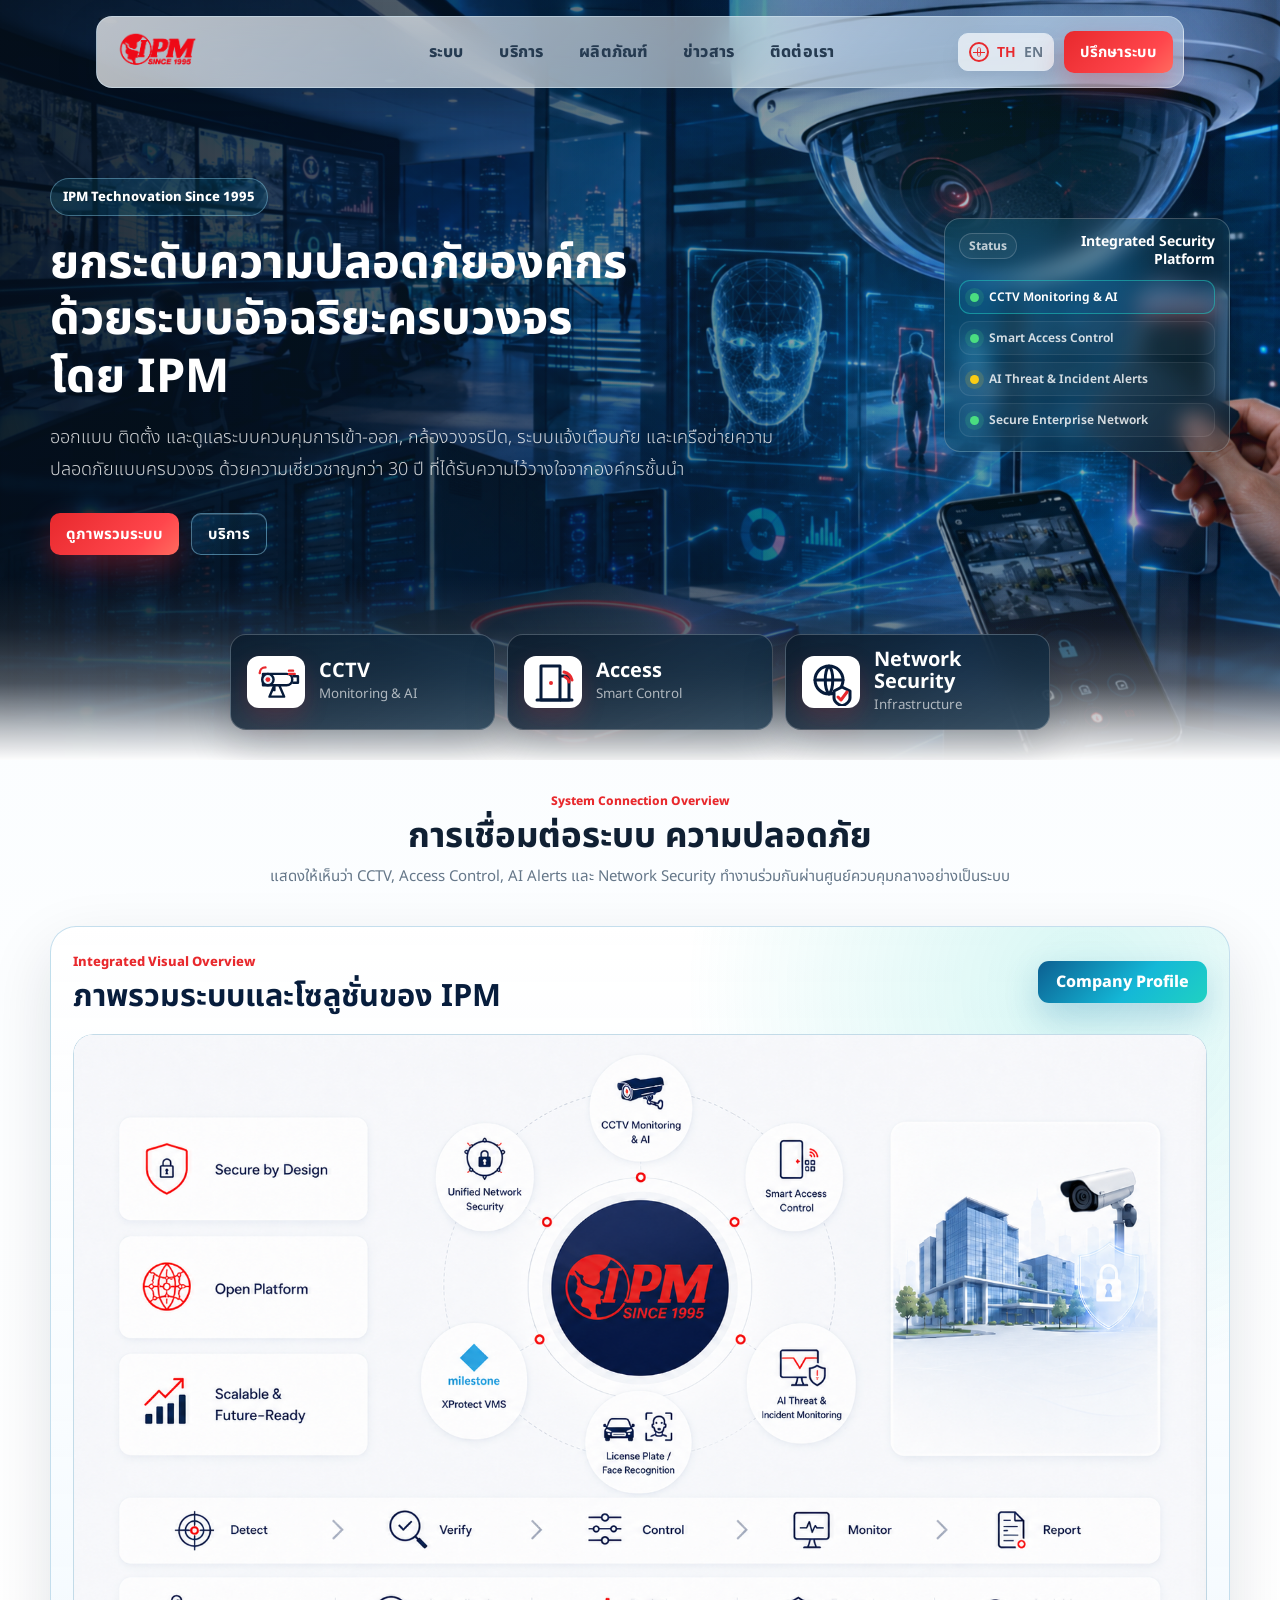
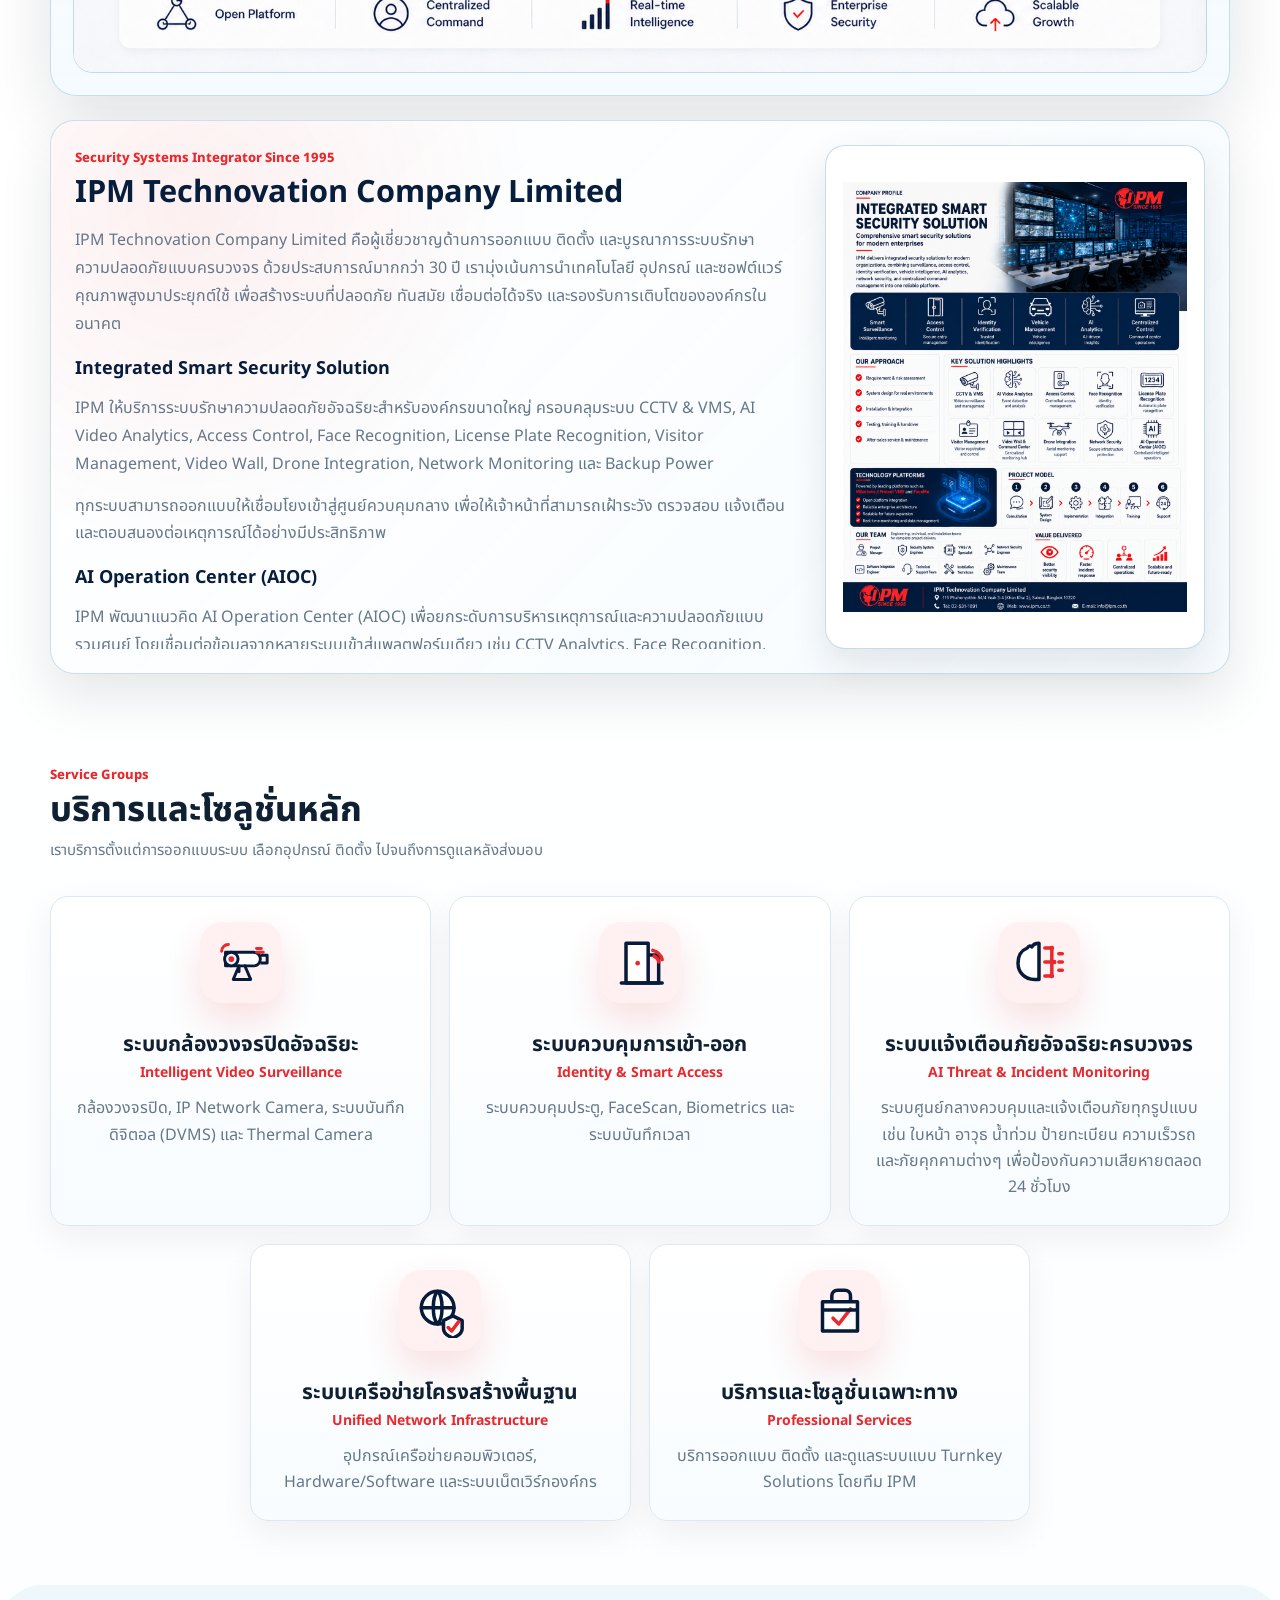
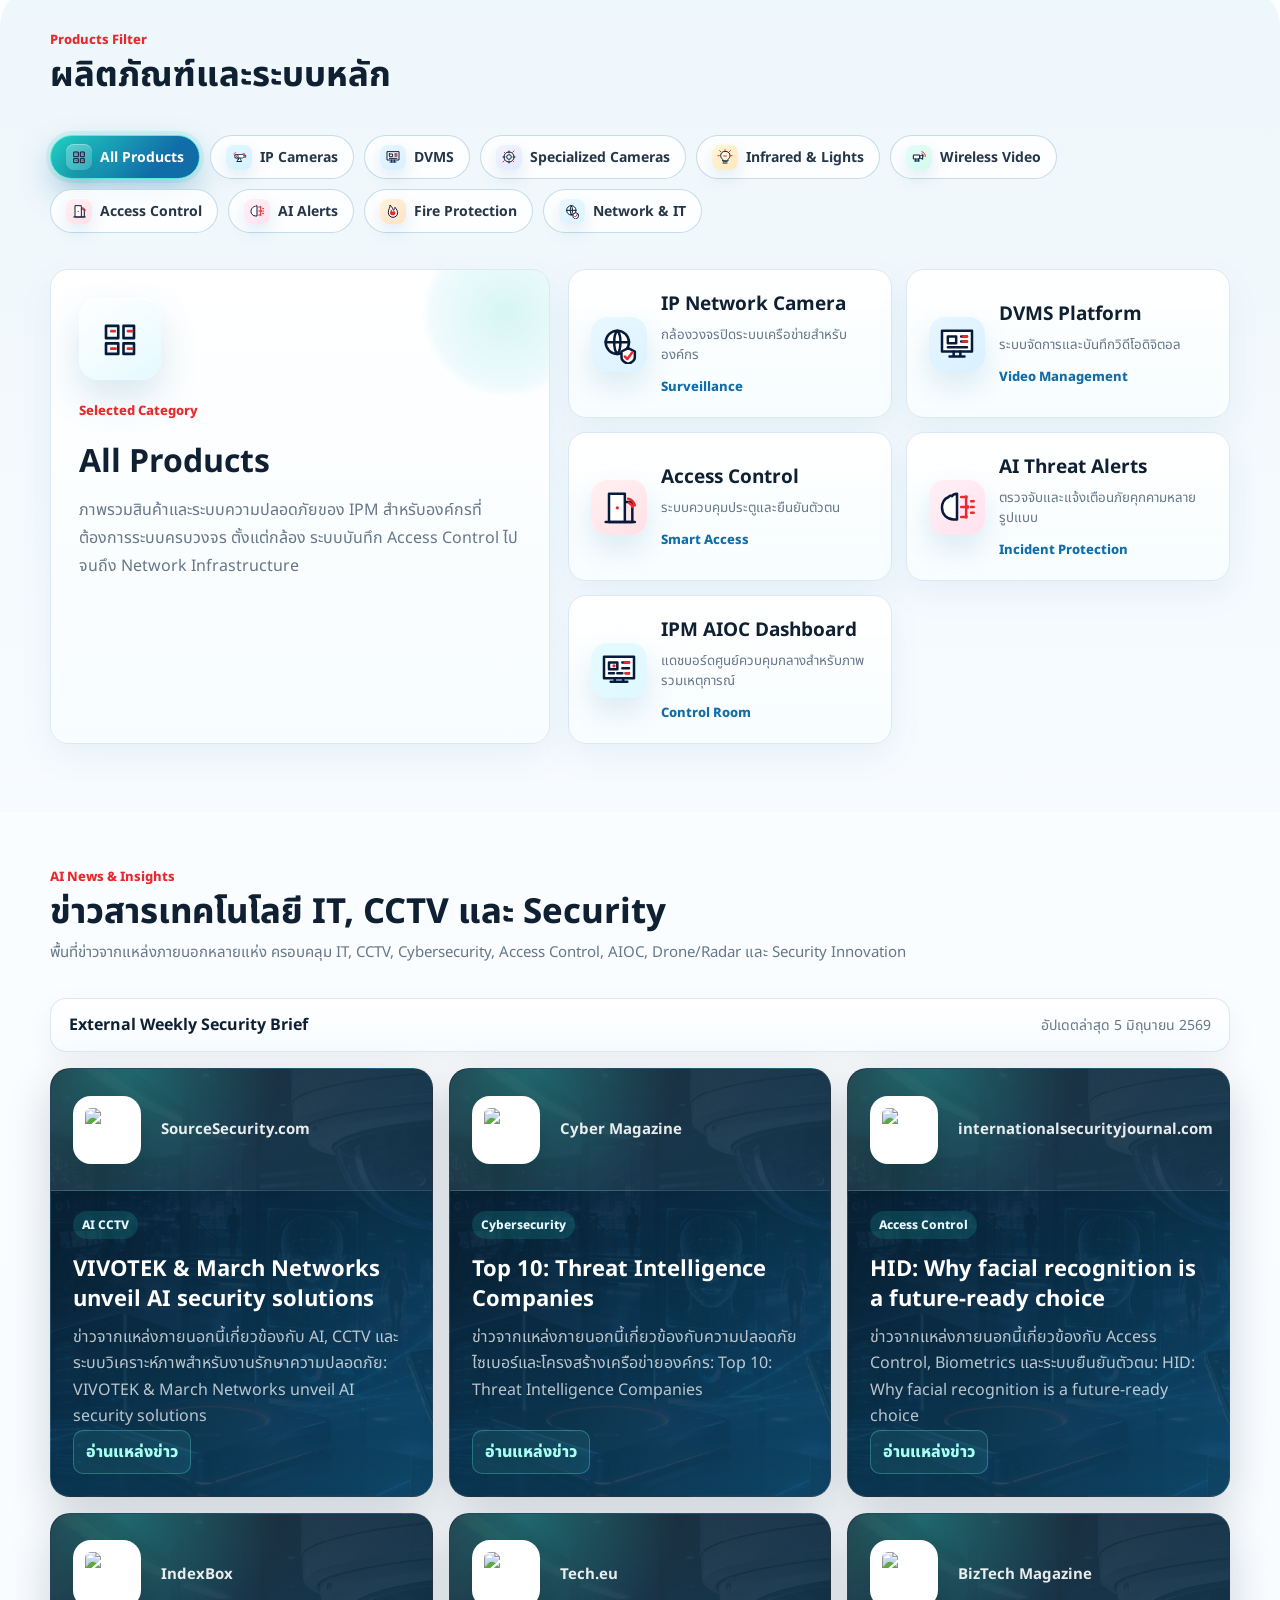
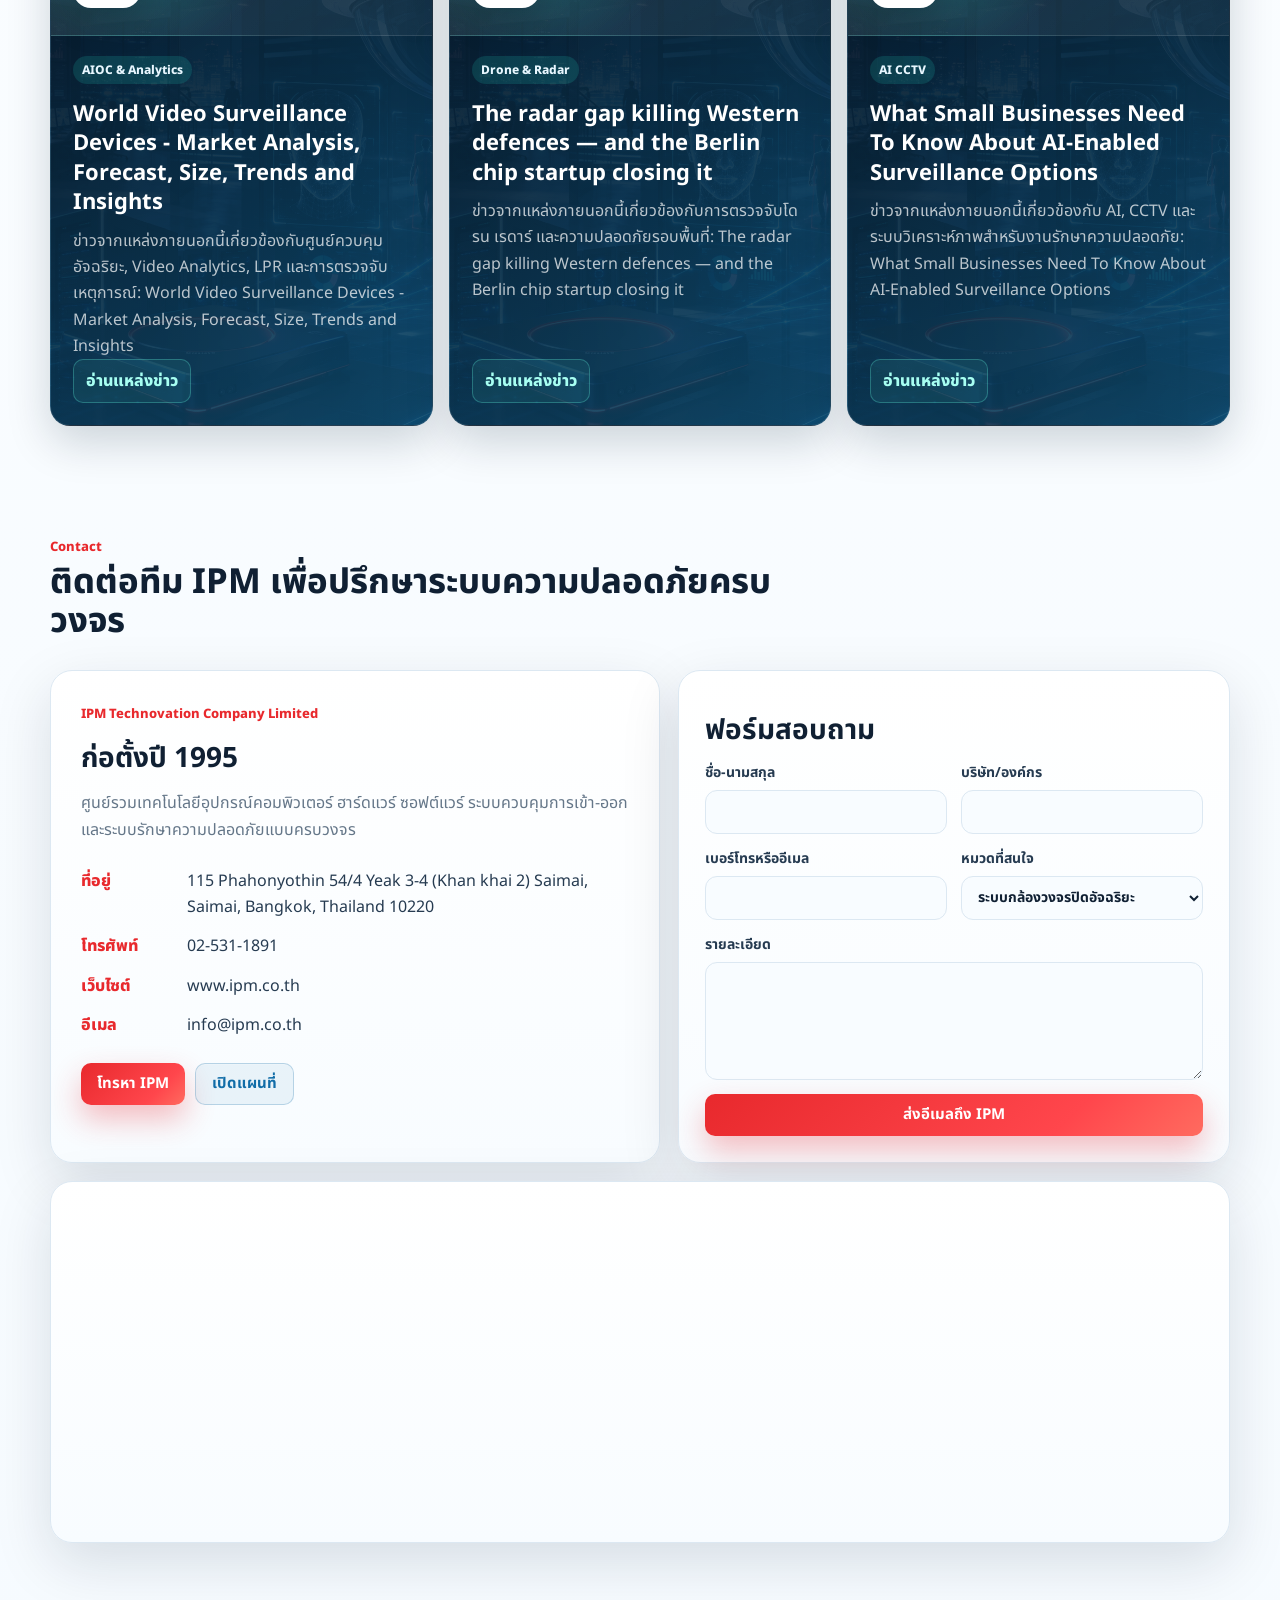
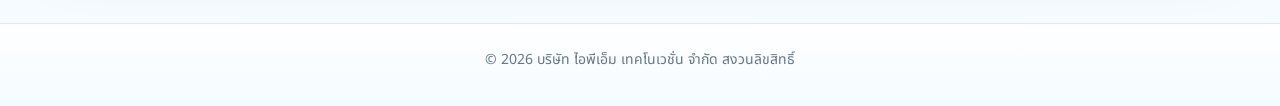
==== commit 60d52b91: "Reduce section heading top gaps" ====
--- a/index.html
+++ b/index.html
@@ -8,7 +8,7 @@
   <link rel="preconnect" href="https://fonts.googleapis.com">
   <link rel="preconnect" href="https://fonts.gstatic.com" crossorigin>
   <link href="https://fonts.googleapis.com/css2?family=Noto+Sans+Thai:wght@300;400;500;600;700;800&display=swap" rel="stylesheet">
-  <link rel="stylesheet" href="styles.css?v=20260608h">
+  <link rel="stylesheet" href="styles.css?v=20260608i">
   <script src="scripts/main.js?v=20260608g" defer></script>
 </head>
 <body>
--- a/styles.css
+++ b/styles.css
@@ -526,8 +526,8 @@
 .section {
   width: min(1180px, calc(100% - 40px));
   margin: 0 auto;
-  padding: 68px 0;
-  scroll-margin-top: 94px;
+  padding: 52px 0 64px;
+  scroll-margin-top: 82px;
   min-width: 0;
 }
 
@@ -585,7 +585,7 @@
 }
 
 .system-section {
-  padding-top: 38px;
+  padding-top: 28px;
 }
 
 .system-section .section-heading {
@@ -970,7 +970,7 @@
 }
 
 .services-section {
-  padding-top: 34px;
+  padding-top: 24px;
 }
 
 .service-grid {
@@ -1112,11 +1112,11 @@
 .products-section {
   width: 100%;
   max-width: none;
-  padding: 68px max(20px, calc((100vw - 1180px) / 2));
+  padding: 42px max(20px, calc((100vw - 1180px) / 2)) 68px;
   background:
     linear-gradient(180deg, #eef7fb 0%, #f7fbff 100%);
   border-radius: 42px 42px 0 0;
-  scroll-margin-top: 94px;
+  scroll-margin-top: 82px;
 }
 
 .filter-bar {
@@ -1504,8 +1504,8 @@
 .contact-section {
   width: min(1180px, calc(100% - 40px));
   margin: 0 auto 80px;
-  padding: 58px 0 0;
-  scroll-margin-top: 94px;
+  padding: 42px 0 0;
+  scroll-margin-top: 82px;
 }
 
 .contact-heading {
@@ -1838,6 +1838,11 @@
     width: calc(100% - 28px);
   }
 
+  .section,
+  .contact-section {
+    scroll-margin-top: 118px;
+  }
+
   .hero {
     padding-top: 156px;
     padding-bottom: 32px;
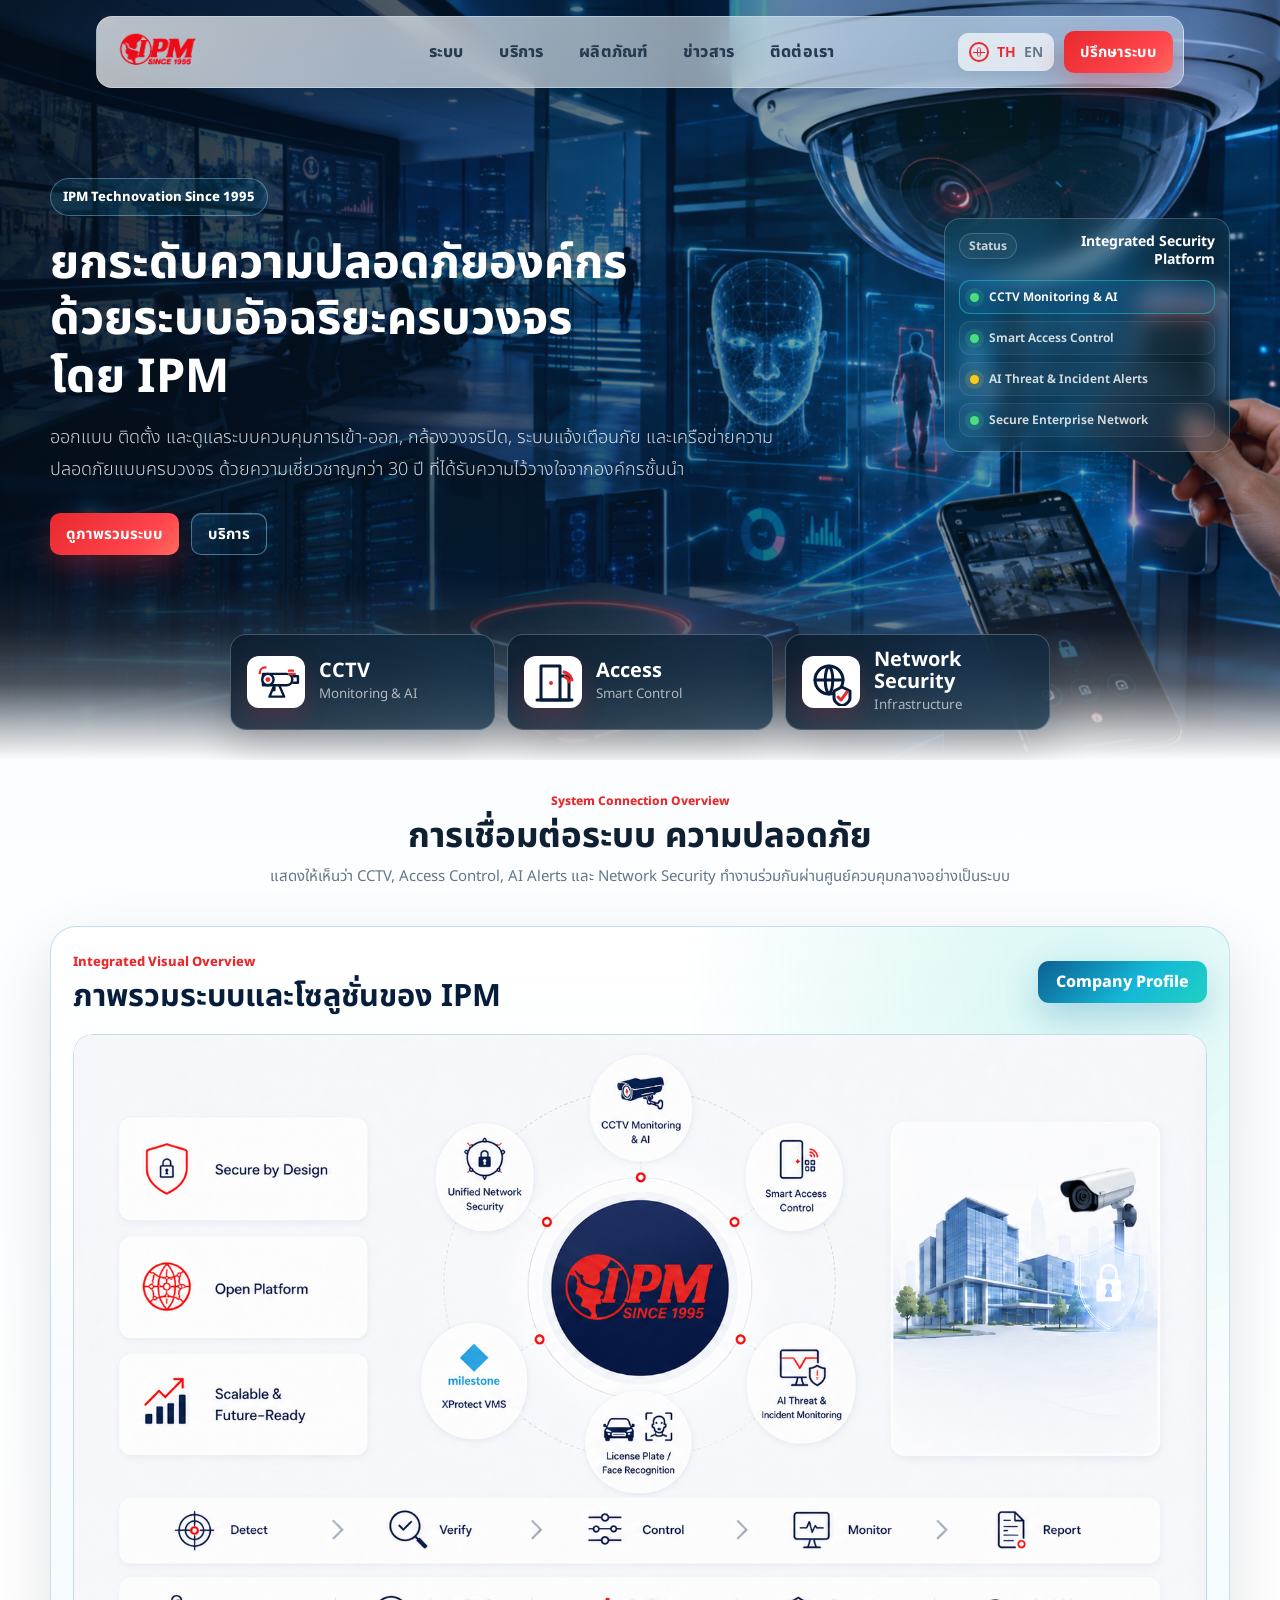
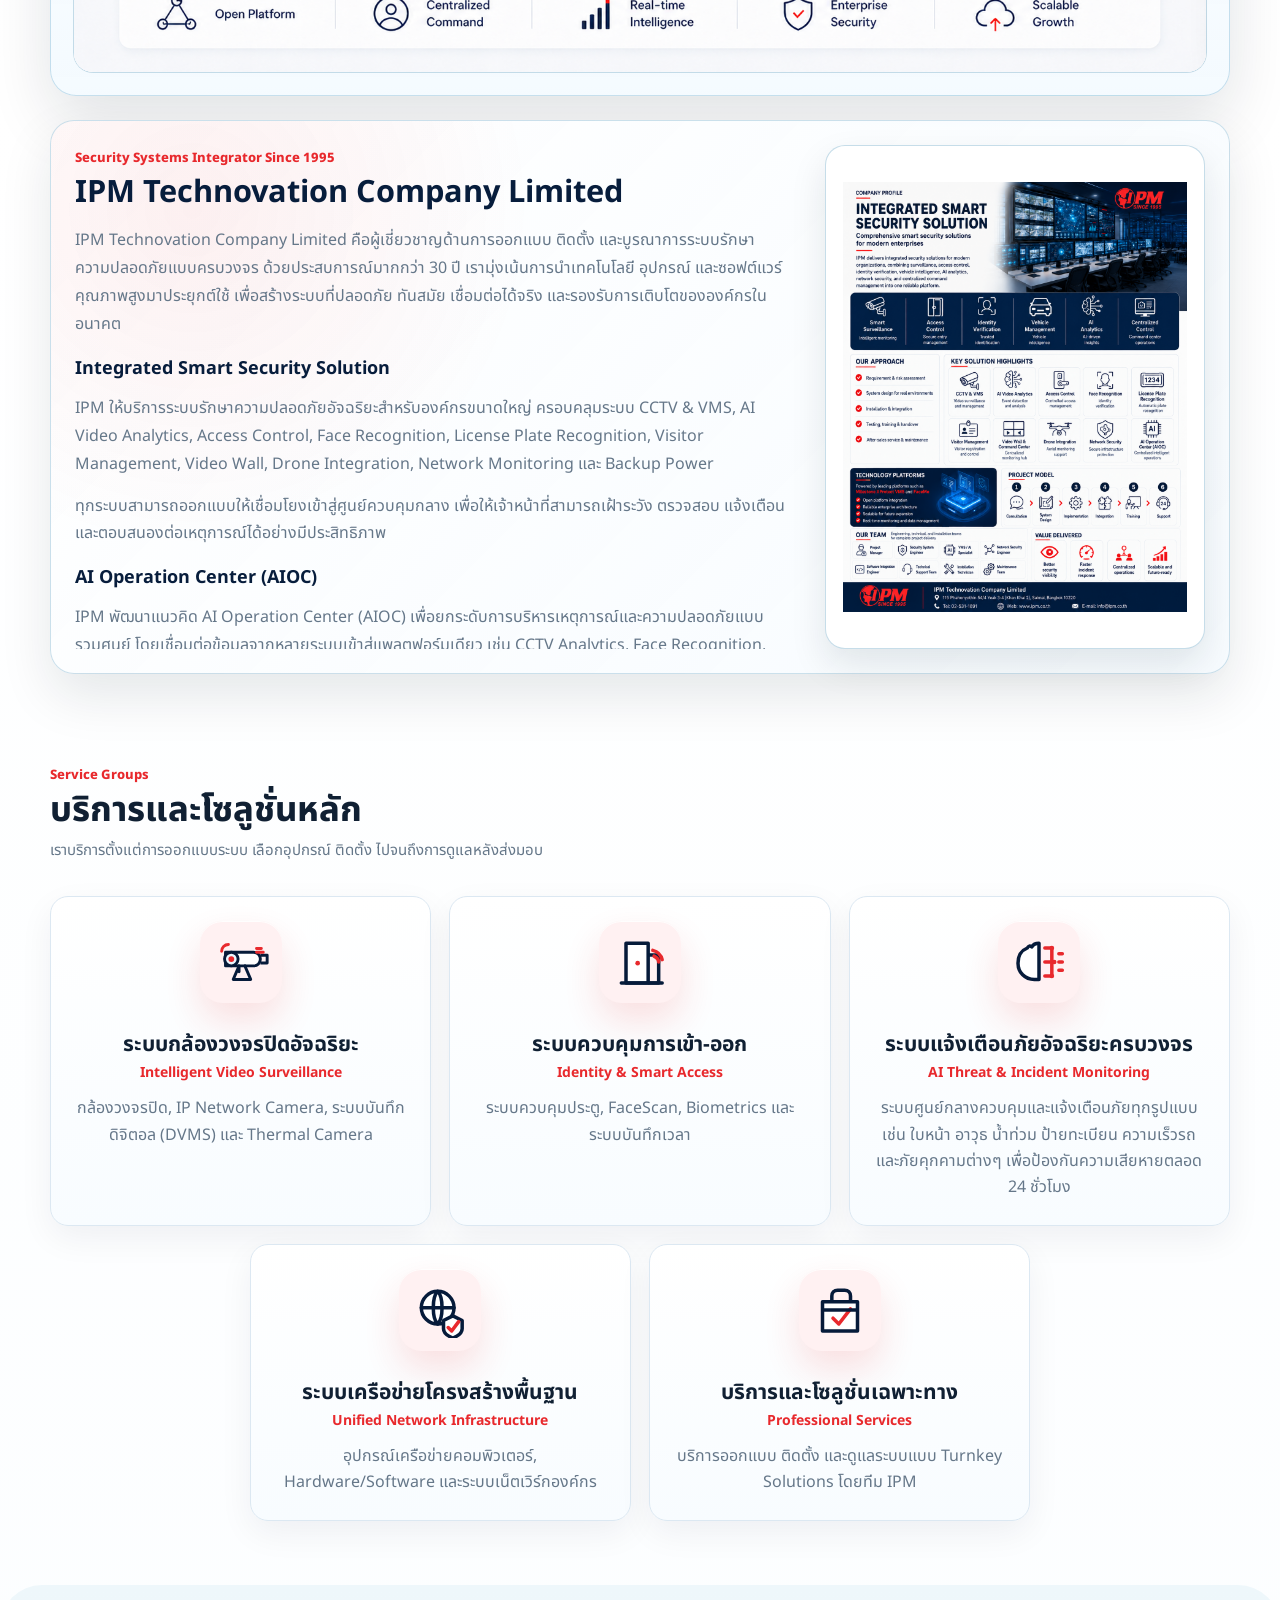
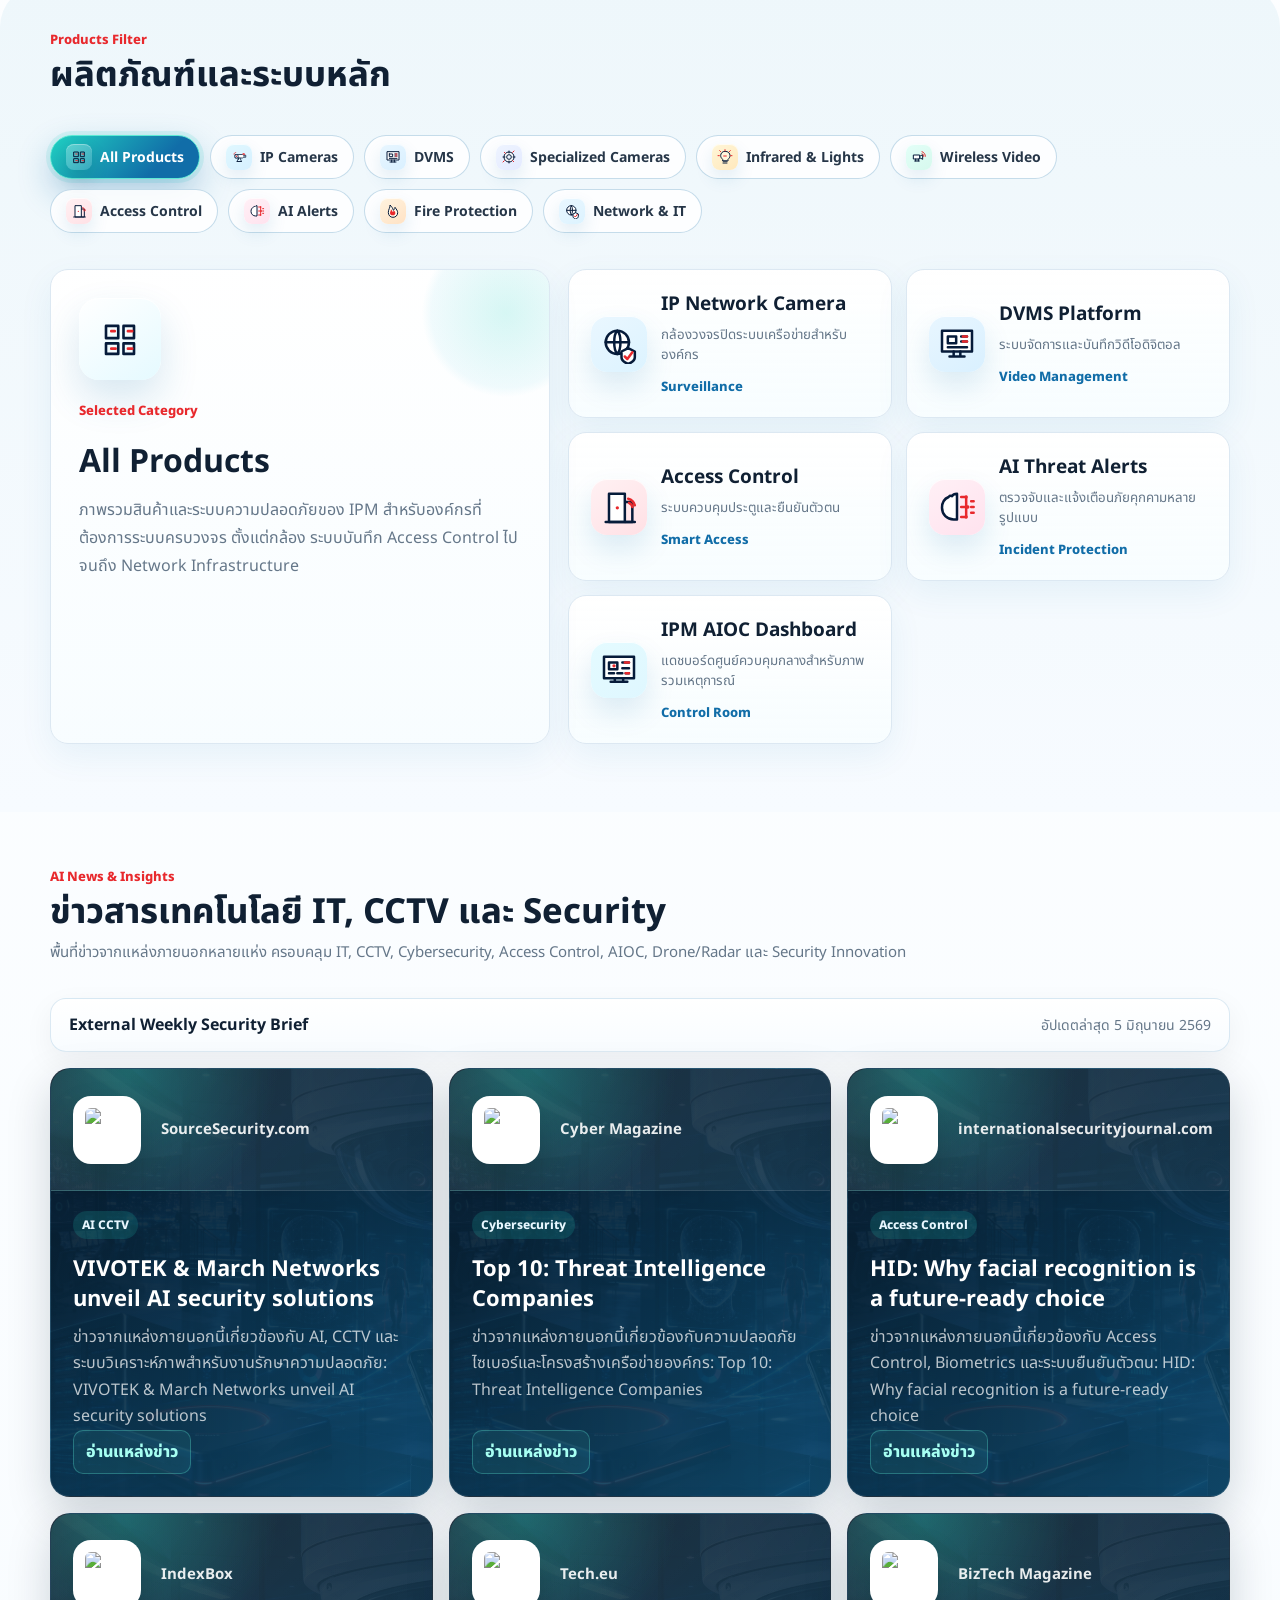
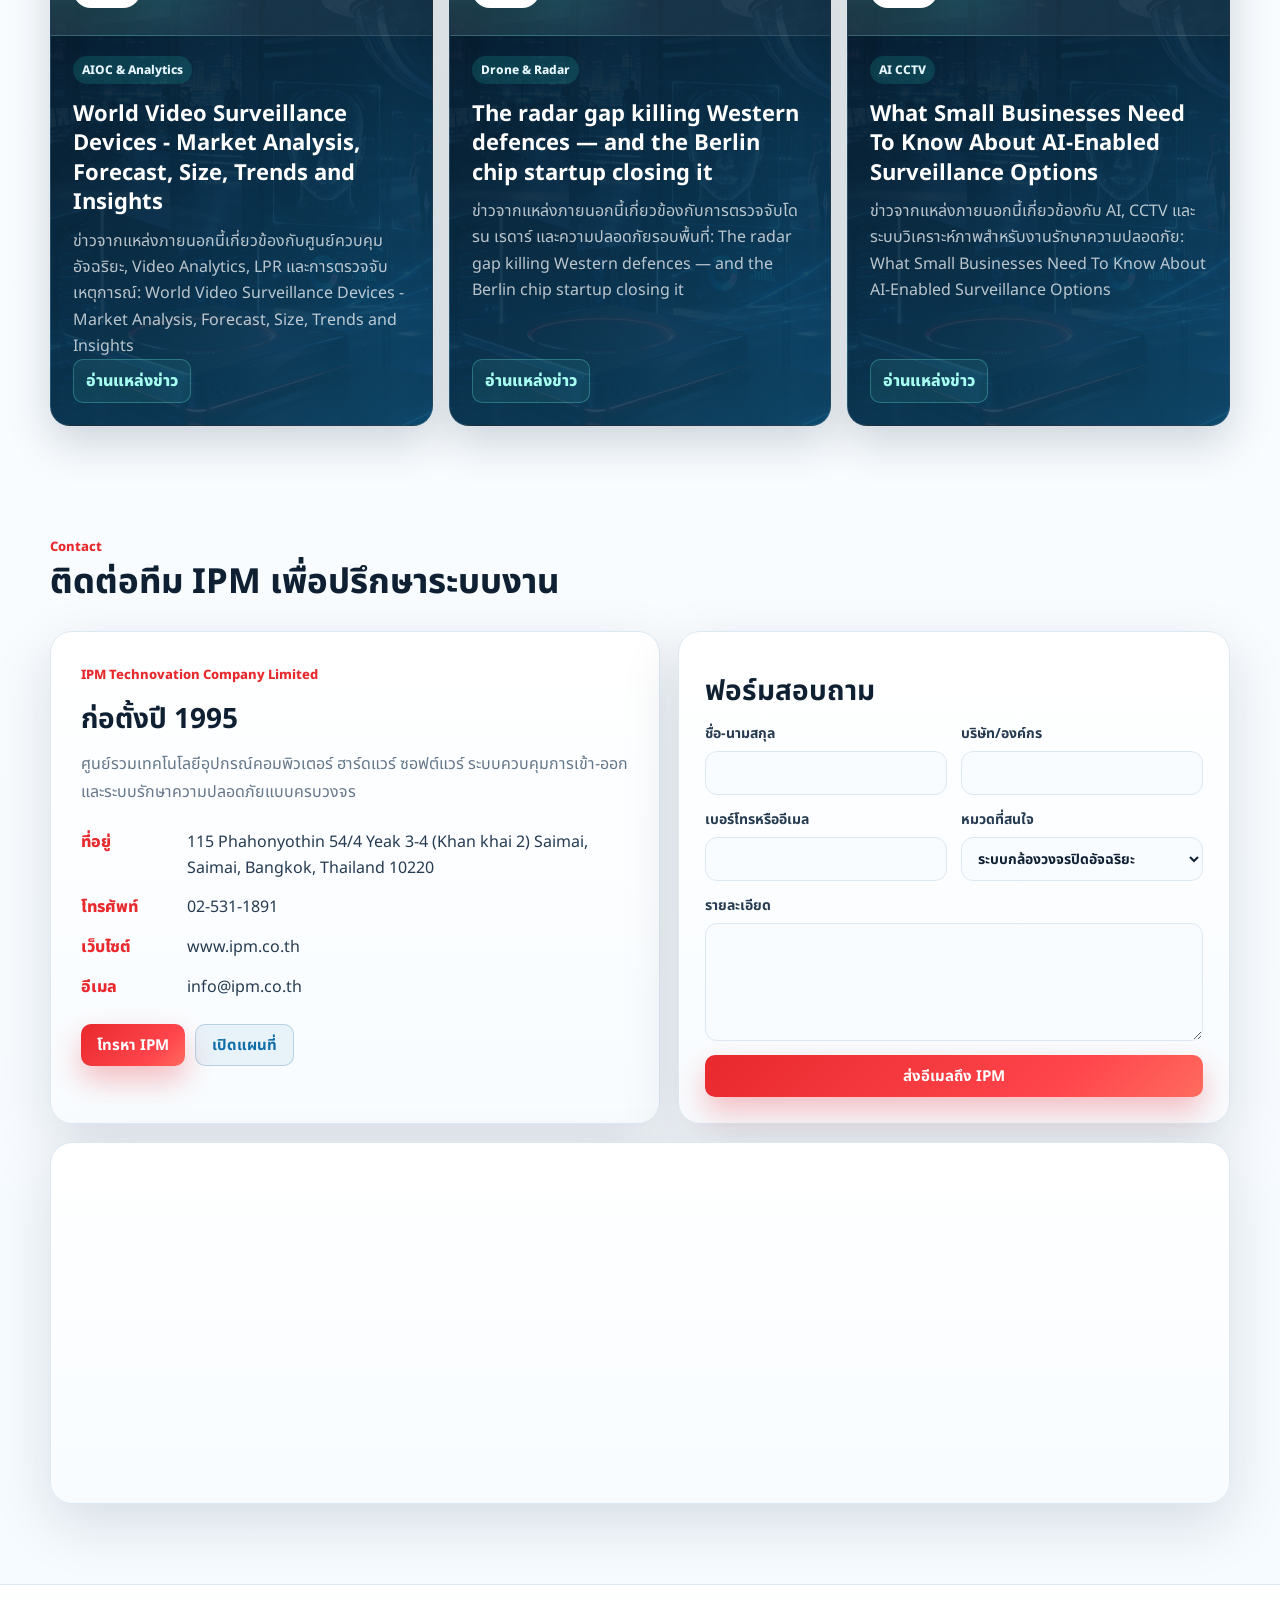
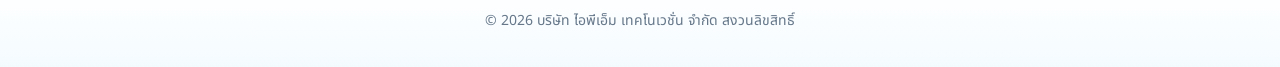
==== commit c09c0038: "Update Thai contact heading" ====
--- a/index.html
+++ b/index.html
@@ -288,7 +288,7 @@
     <section id="contact" class="contact-section">
       <div class="contact-heading">
         <span>Contact</span>
-        <h2>ติดต่อทีม IPM เพื่อปรึกษาระบบความปลอดภัยครบวงจร</h2>
+        <h2>ติดต่อทีม IPM เพื่อปรึกษาระบบงาน</h2>
       </div>
       <div class="contact-layout">
         <article class="contact-card company-card">
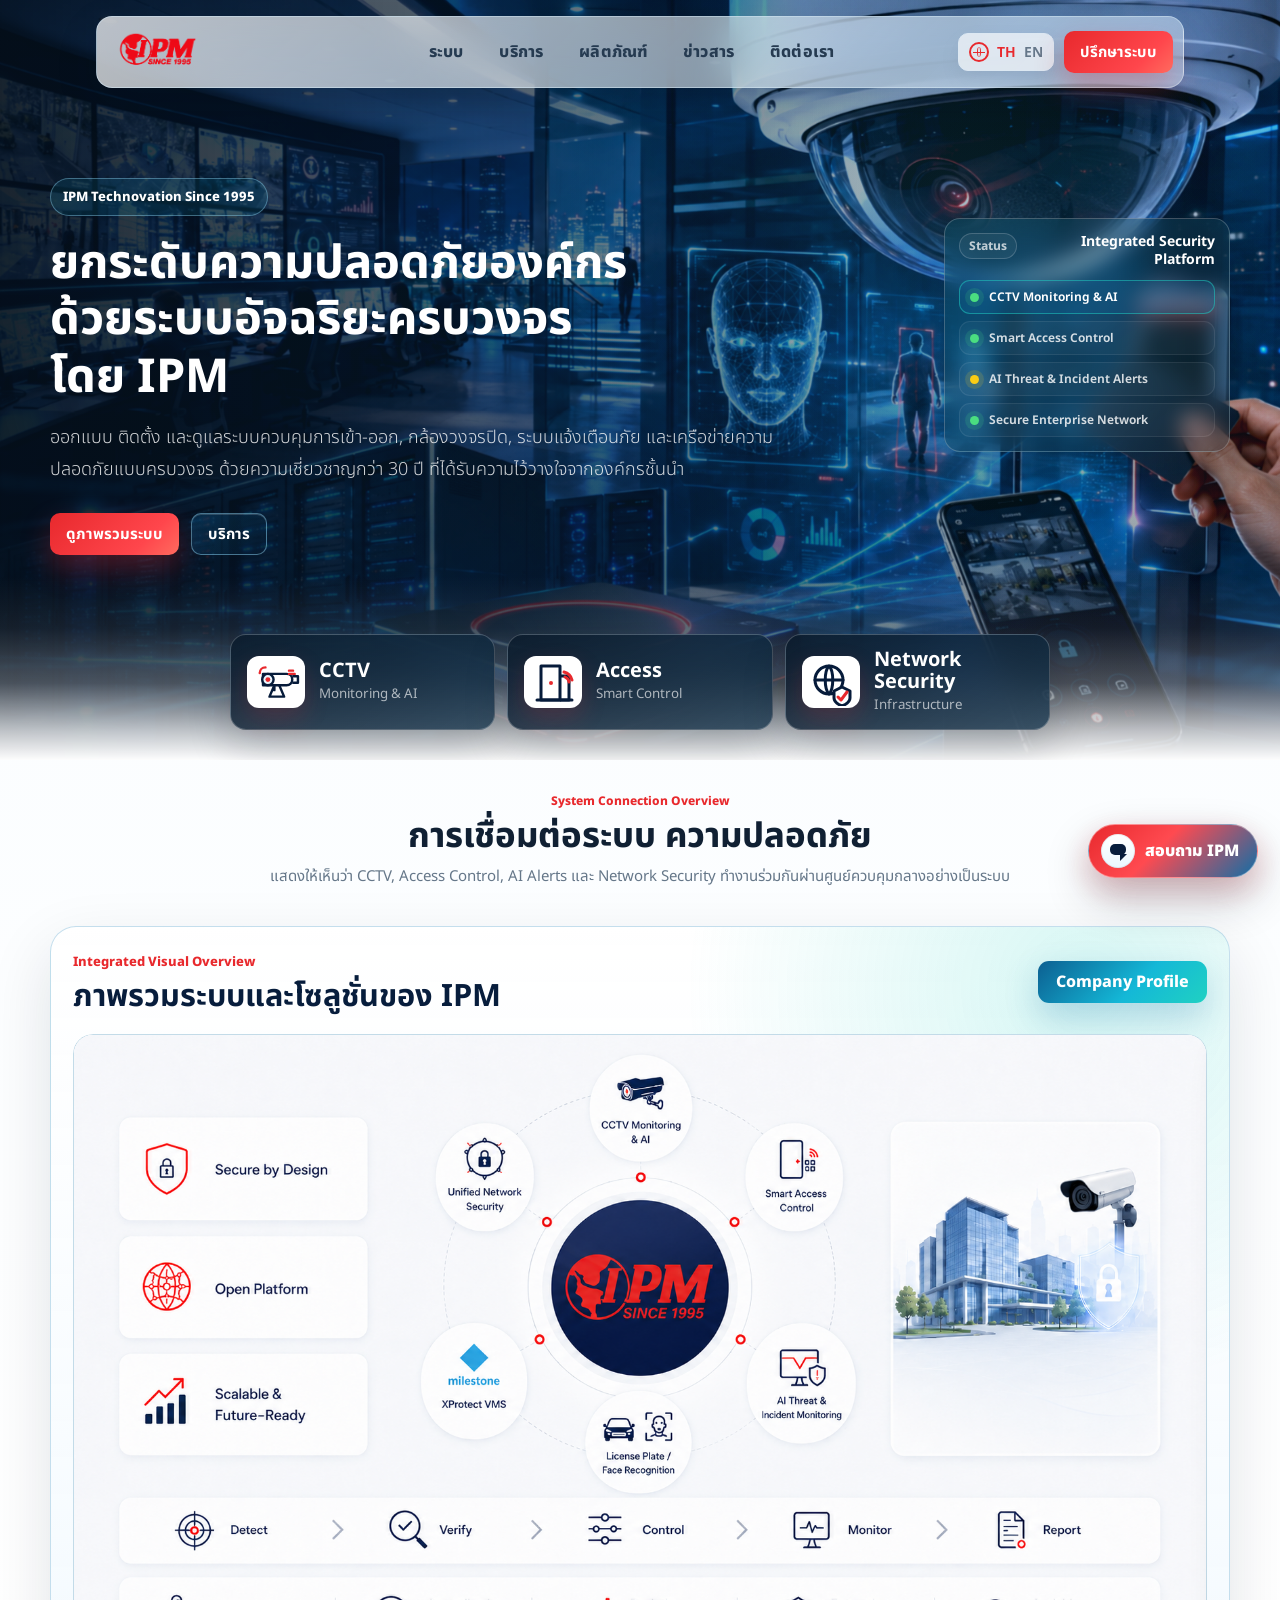
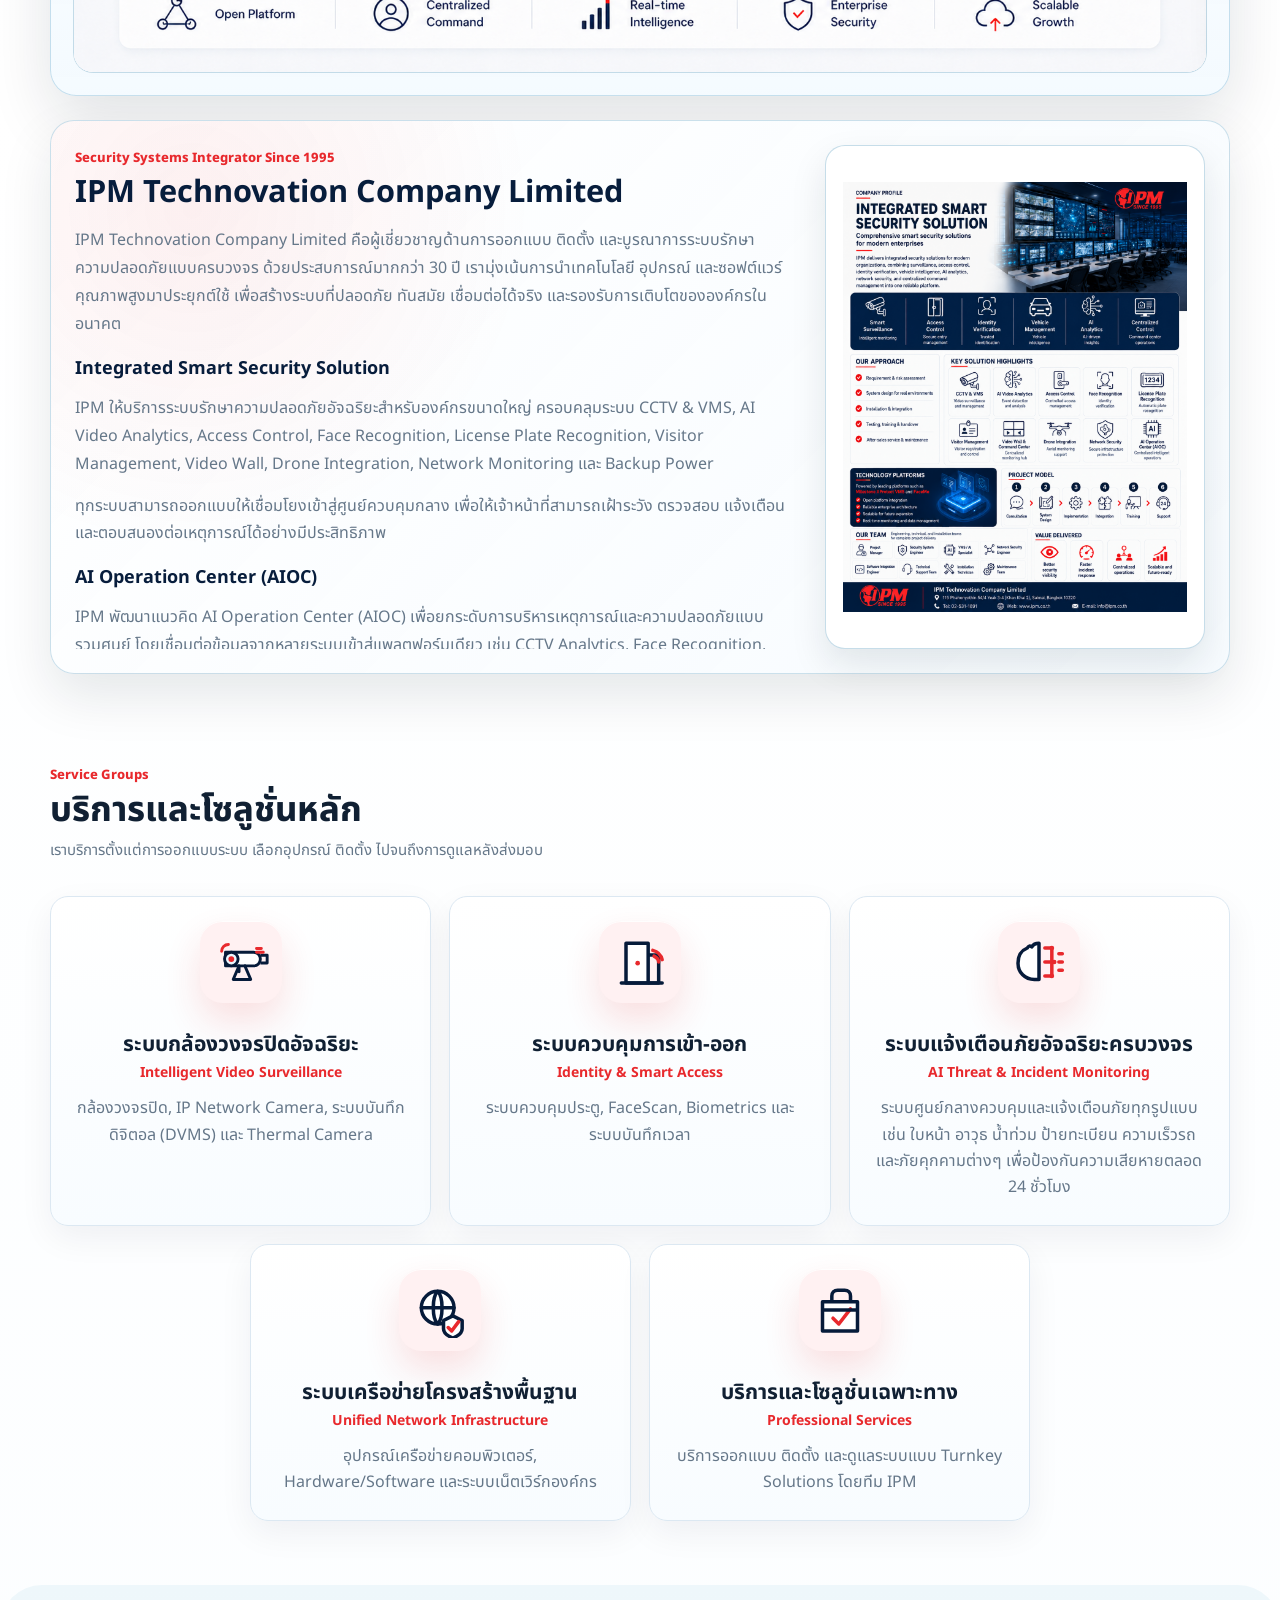
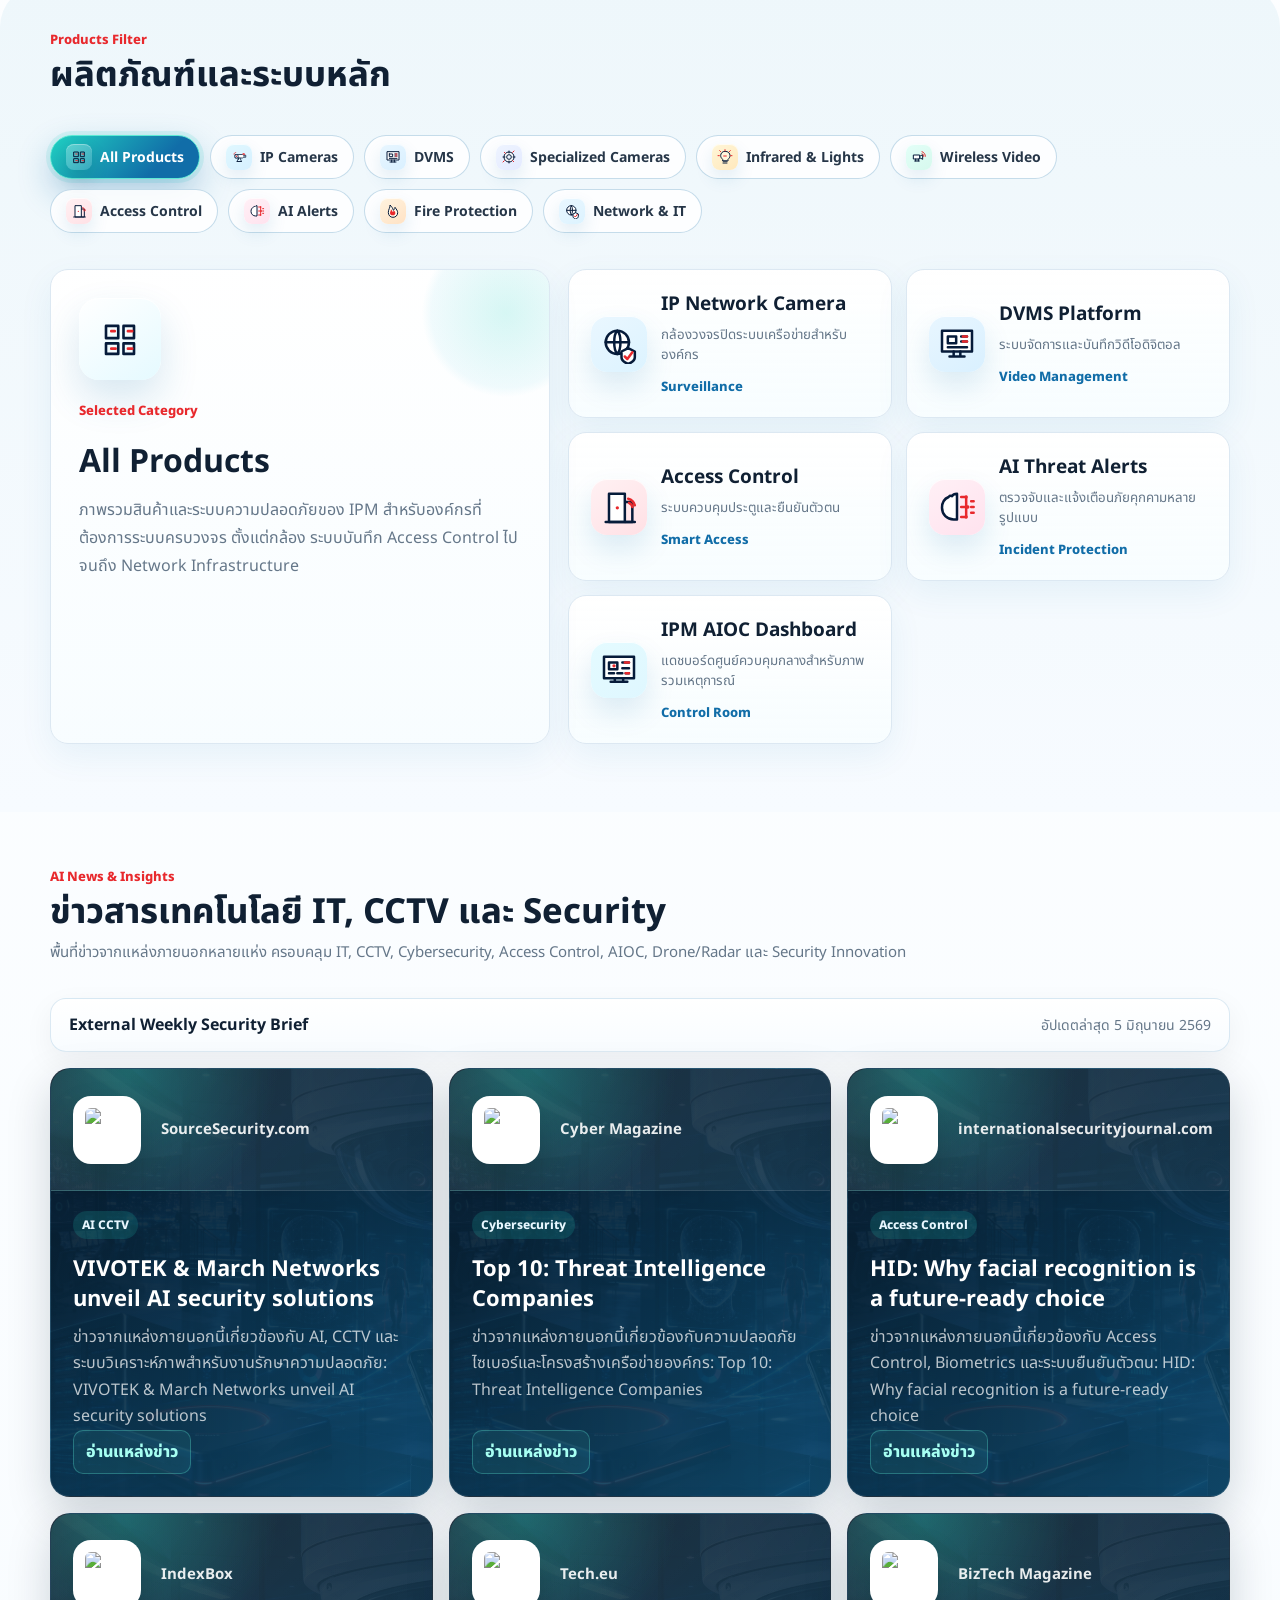
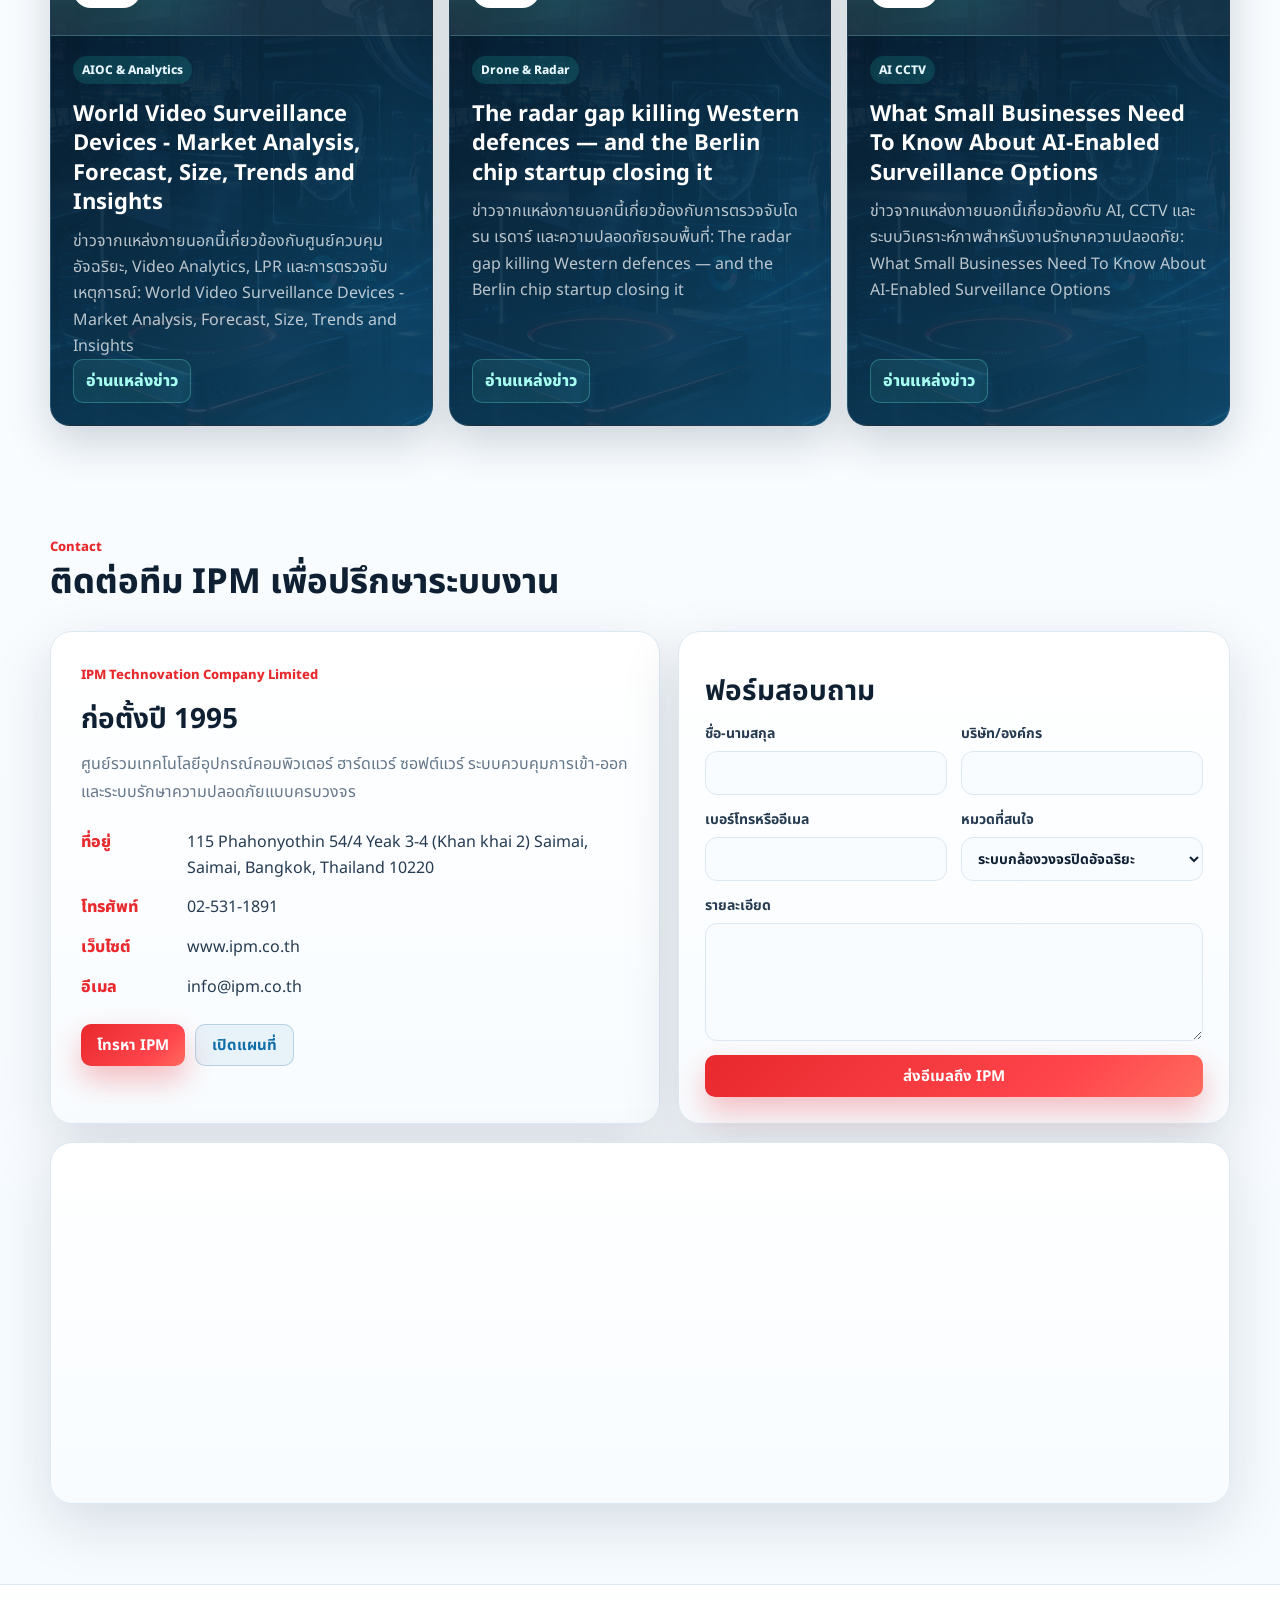
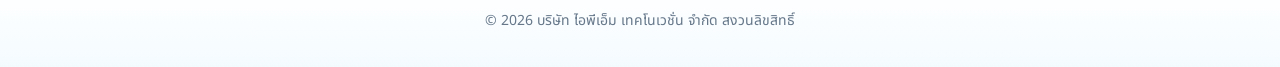
==== commit e2eb2d56: "Add floating contact assistant" ====
--- a/index.html
+++ b/index.html
@@ -8,8 +8,8 @@
   <link rel="preconnect" href="https://fonts.googleapis.com">
   <link rel="preconnect" href="https://fonts.gstatic.com" crossorigin>
   <link href="https://fonts.googleapis.com/css2?family=Noto+Sans+Thai:wght@300;400;500;600;700;800&display=swap" rel="stylesheet">
-  <link rel="stylesheet" href="styles.css?v=20260608i">
-  <script src="scripts/main.js?v=20260608g" defer></script>
+  <link rel="stylesheet" href="styles.css?v=20260608k">
+  <script src="scripts/main.js?v=20260608h" defer></script>
 </head>
 <body>
   <header class="site-header">
@@ -281,7 +281,9 @@
           <h2 id="service-modal-title" data-modal-title>Service Detail</h2>
           <button type="button" data-modal-close aria-label="ปิดภาพ">Close</button>
         </div>
-        <img data-modal-image src="" alt="">
+        <div class="image-modal-body">
+          <img data-modal-image src="" alt="">
+        </div>
       </section>
     </div>
 
@@ -358,6 +360,7 @@
       </div>
     </section>
   </main>
+  <div class="chat-assistant" data-chat-assistant></div>
   <footer class="site-footer">
     <p>© 2026 บริษัท ไอพีเอ็ม เทคโนเวชั่น จำกัด สงวนลิขสิทธิ์</p>
   </footer>
--- a/styles.css
+++ b/styles.css
@@ -1097,12 +1097,26 @@
   cursor: pointer;
 }
 
+.image-modal-body {
+  display: grid;
+  place-items: center;
+  min-height: 0;
+  padding: 18px;
+  background:
+    radial-gradient(circle at 50% 0%, rgba(20, 184, 215, .08), transparent 42%),
+    #f8fcff;
+}
+
 .image-modal-panel img {
   display: block;
-  width: 100%;
-  max-height: calc(100vh - 120px);
+  width: auto;
+  max-width: min(100%, 980px);
+  max-height: calc(100vh - 142px);
   object-fit: contain;
   background: #fff;
+  border: 1px solid rgba(189, 216, 230, .62);
+  border-radius: 12px;
+  box-shadow: 0 18px 48px rgba(8, 25, 43, .16);
 }
 
 body.modal-open {
@@ -1638,6 +1652,219 @@
   border: 0;
 }
 
+.chat-assistant {
+  position: fixed;
+  right: 22px;
+  bottom: 22px;
+  z-index: 90;
+  display: grid;
+  justify-items: end;
+  gap: 12px;
+  pointer-events: none;
+}
+
+.chat-toggle,
+.chat-panel {
+  pointer-events: auto;
+}
+
+.chat-toggle {
+  min-height: 54px;
+  display: inline-flex;
+  align-items: center;
+  gap: 10px;
+  padding: 0 18px 0 12px;
+  border: 1px solid rgba(255, 255, 255, .38);
+  border-radius: 999px;
+  color: #fff;
+  background:
+    linear-gradient(135deg, var(--red), #ff4a50 42%, #0f6ea7);
+  box-shadow: 0 20px 46px rgba(8, 25, 43, .24), 0 12px 30px rgba(232, 41, 45, .22);
+  font-weight: 850;
+  cursor: pointer;
+  transition: transform .2s ease, box-shadow .2s ease;
+}
+
+.chat-toggle:hover {
+  transform: translateY(-2px);
+  box-shadow: 0 24px 54px rgba(8, 25, 43, .28), 0 14px 34px rgba(232, 41, 45, .26);
+}
+
+.chat-toggle-icon {
+  width: 34px;
+  height: 34px;
+  border-radius: 50%;
+  background:
+    radial-gradient(circle at 35% 30%, #fff 0 12%, transparent 13%),
+    linear-gradient(180deg, #fff, #eaf7ff);
+  position: relative;
+  box-shadow: inset 0 0 0 1px rgba(7, 29, 60, .08);
+}
+
+.chat-toggle-icon::before,
+.chat-toggle-icon::after {
+  content: "";
+  position: absolute;
+  background: #071d3c;
+}
+
+.chat-toggle-icon::before {
+  left: 9px;
+  top: 10px;
+  width: 16px;
+  height: 11px;
+  border-radius: 5px;
+}
+
+.chat-toggle-icon::after {
+  left: 19px;
+  top: 20px;
+  width: 7px;
+  height: 7px;
+  clip-path: polygon(0 0, 100% 0, 0 100%);
+}
+
+.chat-panel {
+  width: min(370px, calc(100vw - 32px));
+  max-height: min(620px, calc(100vh - 112px));
+  display: grid;
+  grid-template-rows: auto minmax(0, 1fr) auto;
+  overflow: hidden;
+  border: 1px solid rgba(189, 216, 230, .7);
+  border-radius: 22px;
+  background: rgba(248, 252, 255, .96);
+  box-shadow: 0 28px 80px rgba(4, 15, 27, .28);
+  backdrop-filter: blur(16px);
+}
+
+.chat-panel[hidden] {
+  display: none;
+}
+
+.chat-head {
+  display: flex;
+  align-items: center;
+  justify-content: space-between;
+  gap: 14px;
+  padding: 16px;
+  color: #fff;
+  background:
+    radial-gradient(circle at 86% 10%, rgba(94, 234, 212, .28), transparent 35%),
+    linear-gradient(135deg, #071d3c, #0f4269);
+}
+
+.chat-head strong,
+.chat-head span {
+  display: block;
+}
+
+.chat-head strong {
+  font-size: 17px;
+  line-height: 1.2;
+}
+
+.chat-head span {
+  margin-top: 3px;
+  color: rgba(255, 255, 255, .72);
+  font-size: 13px;
+}
+
+.chat-close {
+  width: 38px;
+  height: 38px;
+  border: 0;
+  border-radius: 12px;
+  color: #fff;
+  background: rgba(255, 255, 255, .16);
+  font-size: 24px;
+  font-weight: 800;
+  line-height: 1;
+  cursor: pointer;
+}
+
+.chat-body {
+  display: grid;
+  gap: 10px;
+  min-height: 0;
+  overflow-y: auto;
+  padding: 16px;
+}
+
+.chat-message {
+  max-width: 92%;
+  padding: 11px 13px;
+  border-radius: 14px;
+  font-size: 14px;
+  line-height: 1.55;
+}
+
+.chat-message.bot {
+  justify-self: start;
+  color: #263b51;
+  background: #fff;
+  border: 1px solid rgba(189, 216, 230, .62);
+}
+
+.chat-message.user {
+  justify-self: end;
+  color: #fff;
+  background: linear-gradient(135deg, #0f6ea7, #14b8d7);
+}
+
+.chat-topics {
+  display: flex;
+  flex-wrap: wrap;
+  gap: 8px;
+  margin-top: 2px;
+}
+
+.chat-topics button {
+  min-height: 34px;
+  padding: 0 11px;
+  border: 1px solid rgba(17, 109, 168, .18);
+  border-radius: 999px;
+  color: #071d3c;
+  background: #eef8ff;
+  font-size: 13px;
+  font-weight: 800;
+  cursor: pointer;
+  transition: border-color .2s ease, background .2s ease, transform .2s ease;
+}
+
+.chat-topics button:hover {
+  transform: translateY(-1px);
+  border-color: rgba(20, 184, 215, .52);
+  background: #e3fbff;
+}
+
+.chat-actions {
+  display: grid;
+  grid-template-columns: repeat(3, 1fr);
+  gap: 8px;
+  padding: 12px;
+  border-top: 1px solid rgba(189, 216, 230, .62);
+  background: rgba(255, 255, 255, .78);
+}
+
+.chat-actions a {
+  min-height: 38px;
+  display: inline-flex;
+  align-items: center;
+  justify-content: center;
+  padding: 0 9px;
+  border-radius: 11px;
+  color: #071d3c;
+  background: #eef8ff;
+  font-size: 13px;
+  font-weight: 850;
+  text-align: center;
+}
+
+.chat-actions a:first-child {
+  color: #fff;
+  background: linear-gradient(135deg, var(--red), #ff4a50);
+}
+
 .site-footer {
   padding: 24px 20px 34px;
   border-top: 1px solid var(--line);
@@ -1951,6 +2178,10 @@
     border-radius: 16px;
   }
 
+  .image-modal-body {
+    padding: 10px;
+  }
+
   .image-modal-head {
     padding: 12px;
   }
@@ -2031,6 +2262,26 @@
     grid-template-columns: 1fr;
     gap: 4px;
   }
+
+  .chat-assistant {
+    right: 14px;
+    bottom: 14px;
+  }
+
+  .chat-toggle {
+    min-height: 50px;
+    padding-right: 15px;
+  }
+
+  .chat-panel {
+    width: calc(100vw - 28px);
+    max-height: calc(100vh - 96px);
+    border-radius: 18px;
+  }
+
+  .chat-actions {
+    grid-template-columns: 1fr;
+  }
 }
 
 @media (max-width: 430px) {
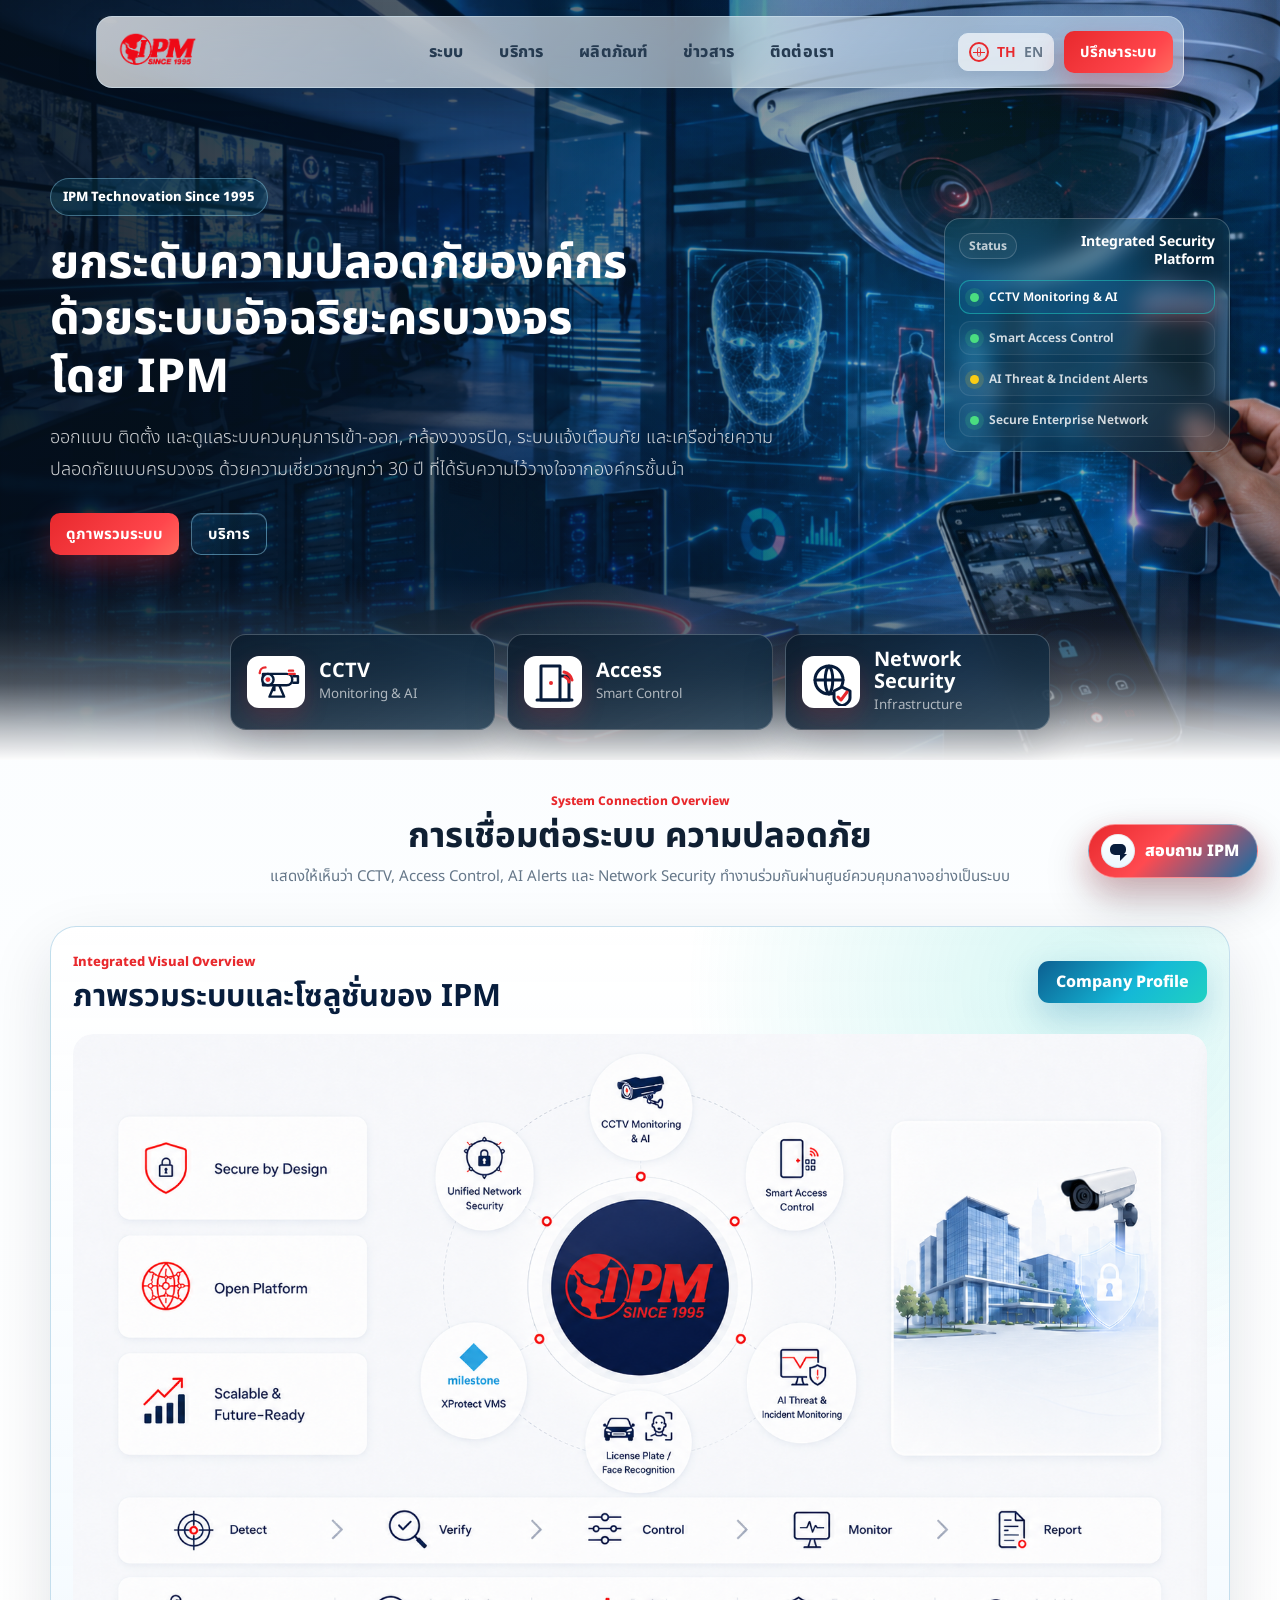
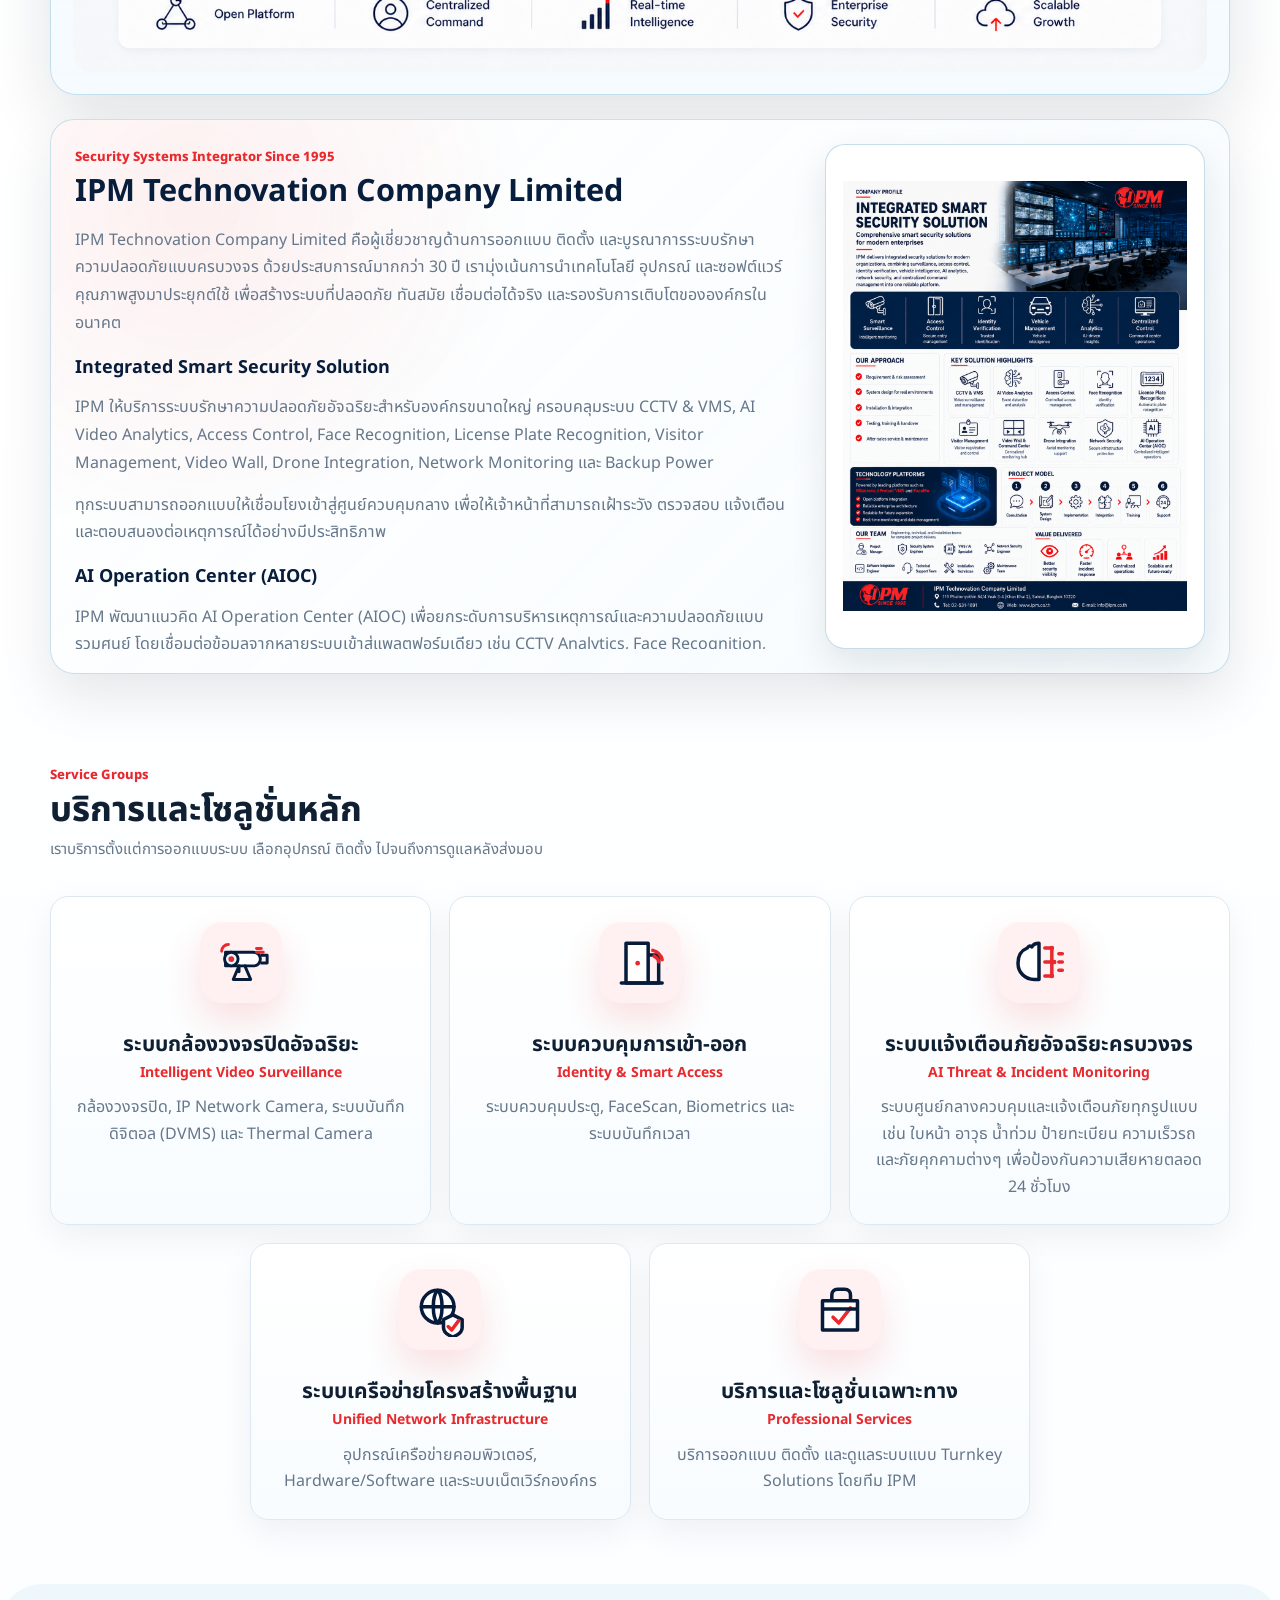
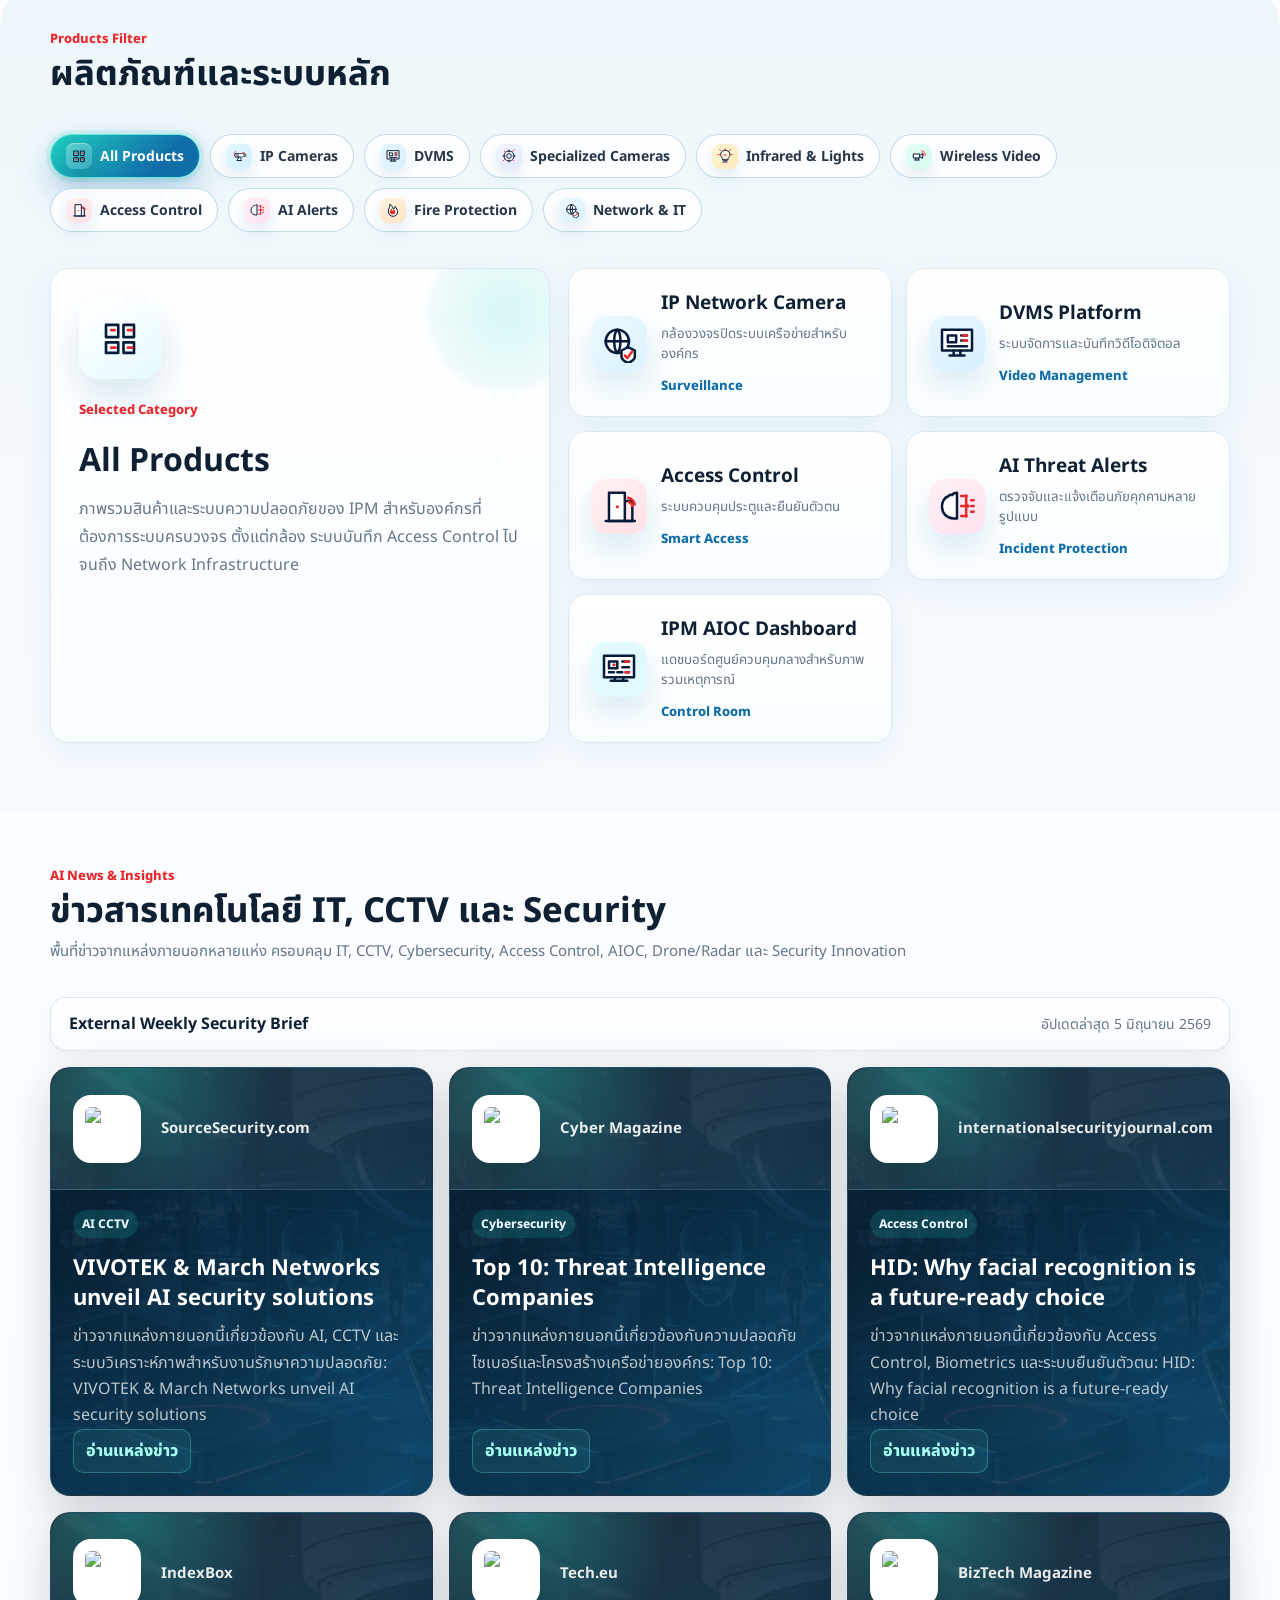
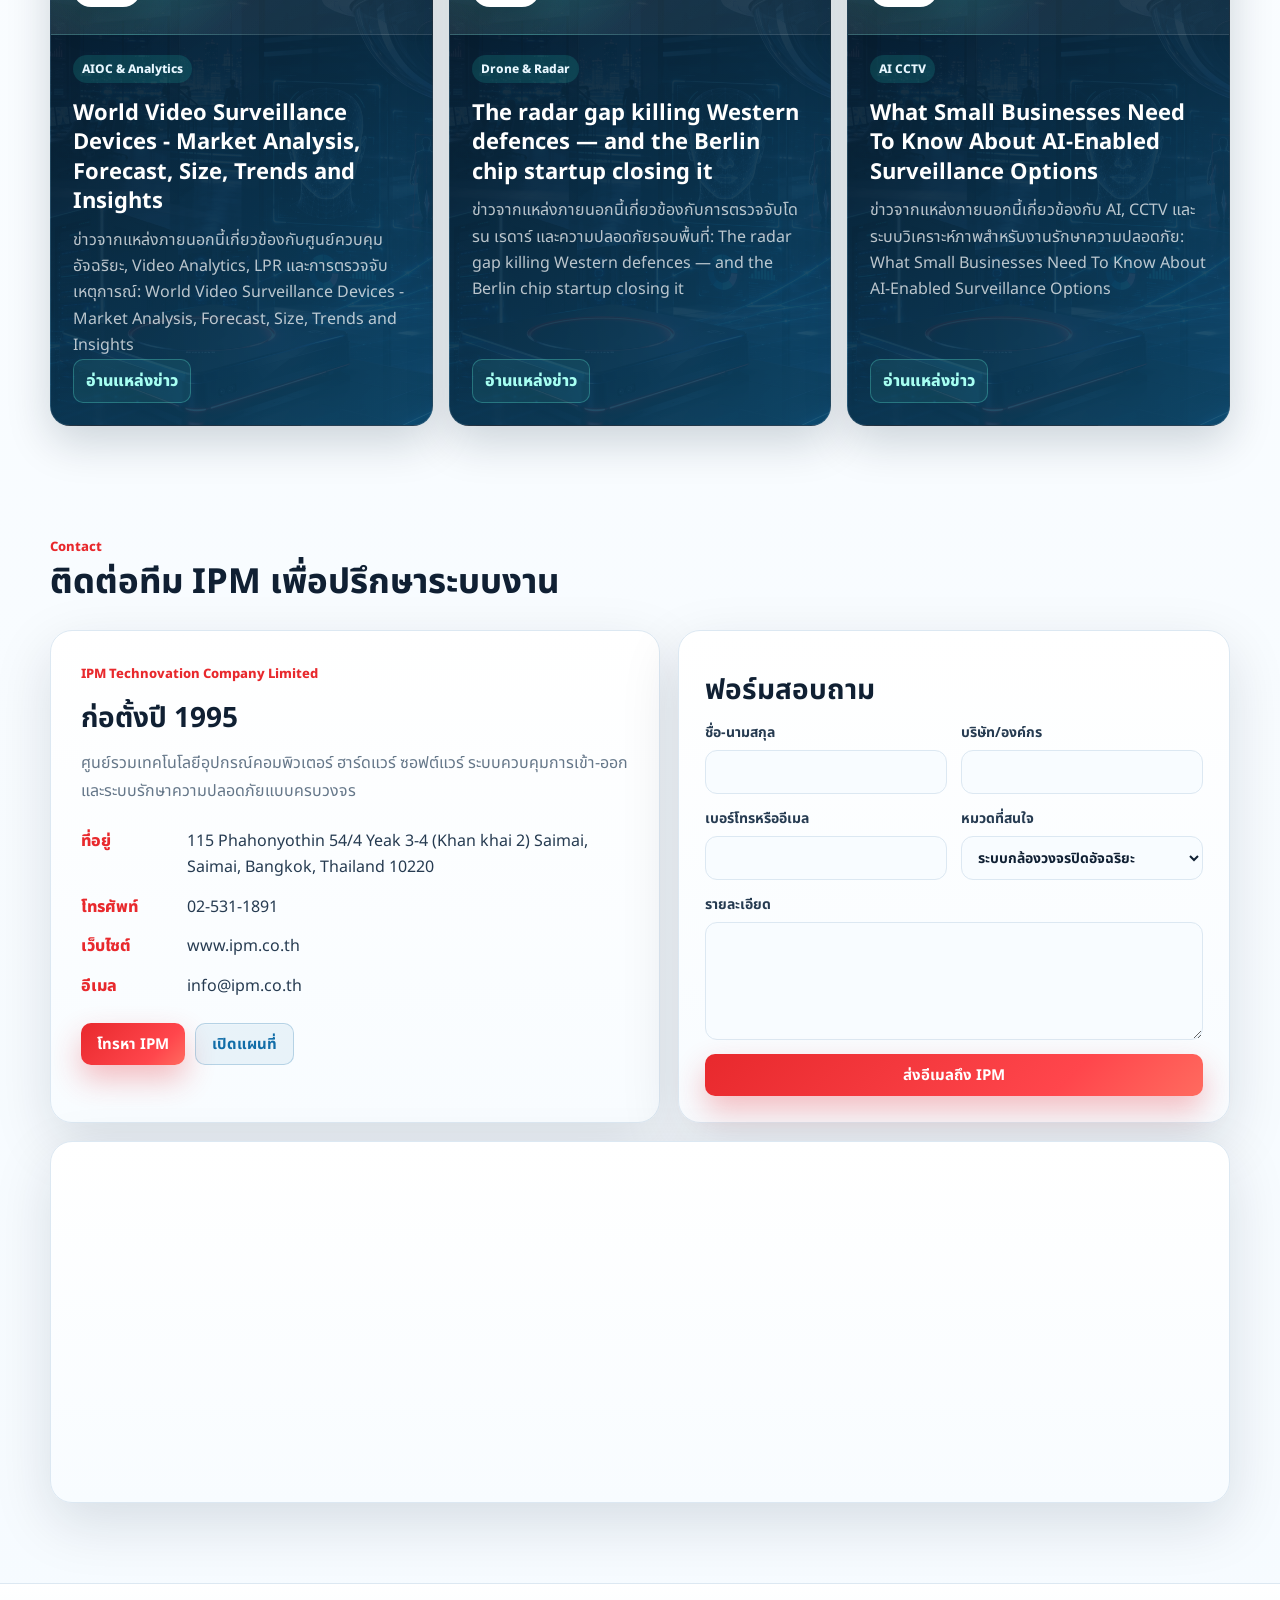
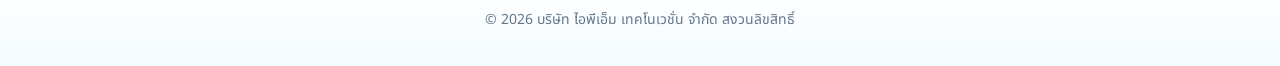
==== commit cbaaacdc: "Remove dark borders from system slides" ====
--- a/index.html
+++ b/index.html
@@ -8,7 +8,7 @@
   <link rel="preconnect" href="https://fonts.googleapis.com">
   <link rel="preconnect" href="https://fonts.gstatic.com" crossorigin>
   <link href="https://fonts.googleapis.com/css2?family=Noto+Sans+Thai:wght@300;400;500;600;700;800&display=swap" rel="stylesheet">
-  <link rel="stylesheet" href="styles.css?v=20260608k">
+  <link rel="stylesheet" href="styles.css?v=20260608l">
   <script src="scripts/main.js?v=20260608h" defer></script>
 </head>
 <body>
@@ -131,15 +131,15 @@
         <div class="system-frame">
         <div class="system-track">
           <figure class="system-slide"><img src="assets/system/systemmain.png" alt="System main overview" loading="lazy"></figure>
-          <figure class="system-slide"><img src="assets/system/CCTV-soft.png" alt="ผังโครงสร้างระบบ CCTV และ Video Management" loading="lazy"></figure>
+          <figure class="system-slide"><img src="assets/system/CCTV.png?v=20260608a" alt="ผังโครงสร้างระบบ CCTV และ Video Management" loading="lazy"></figure>
           <figure class="system-slide"><img src="assets/system/deployS.png" alt="Deployment scope overview" loading="lazy"></figure>
           <figure class="system-slide"><img src="assets/system/integrated.png" alt="Integrated smart security solution" loading="lazy"></figure>
-          <figure class="system-slide"><img src="assets/system/smartS.png" alt="Smart security ecosystem" loading="lazy"></figure>
+          <figure class="system-slide"><img src="assets/system/smartS.png?v=20260608a" alt="Smart security ecosystem" loading="lazy"></figure>
           <figure class="system-slide"><img src="assets/system/aioc.png" alt="AI Operation Center platform" loading="lazy"></figure>
-          <figure class="system-slide"><img src="assets/system/chartaccess.png" alt="Identity and access management" loading="lazy"></figure>
+          <figure class="system-slide"><img src="assets/system/chartaccess.png?v=20260608a" alt="Identity and access management" loading="lazy"></figure>
           <figure class="system-slide"><img src="assets/system/chartinfar.png" alt="Mobility operations and infrastructure" loading="lazy"></figure>
-          <figure class="system-slide"><img src="assets/system/chartV.png" alt="Surveillance and video management" loading="lazy"></figure>
-          <figure class="system-slide"><img src="assets/system/integratedP.png" alt="Integrated security portfolio" loading="lazy"></figure>
+          <figure class="system-slide"><img src="assets/system/chartV.png?v=20260608a" alt="Surveillance and video management" loading="lazy"></figure>
+          <figure class="system-slide"><img src="assets/system/integratedP.png?v=20260608a" alt="Integrated security portfolio" loading="lazy"></figure>
         </div>
         </div>
       </div>
--- a/styles.css
+++ b/styles.css
@@ -832,7 +832,7 @@
 .system-slide {
   flex: 0 0 100%;
   margin: 0;
-  border: 1px solid rgba(189, 216, 230, .9);
+  border: 0;
   border-radius: 20px;
   background: #fff;
   box-shadow: 0 16px 38px rgba(8, 25, 43, .12);
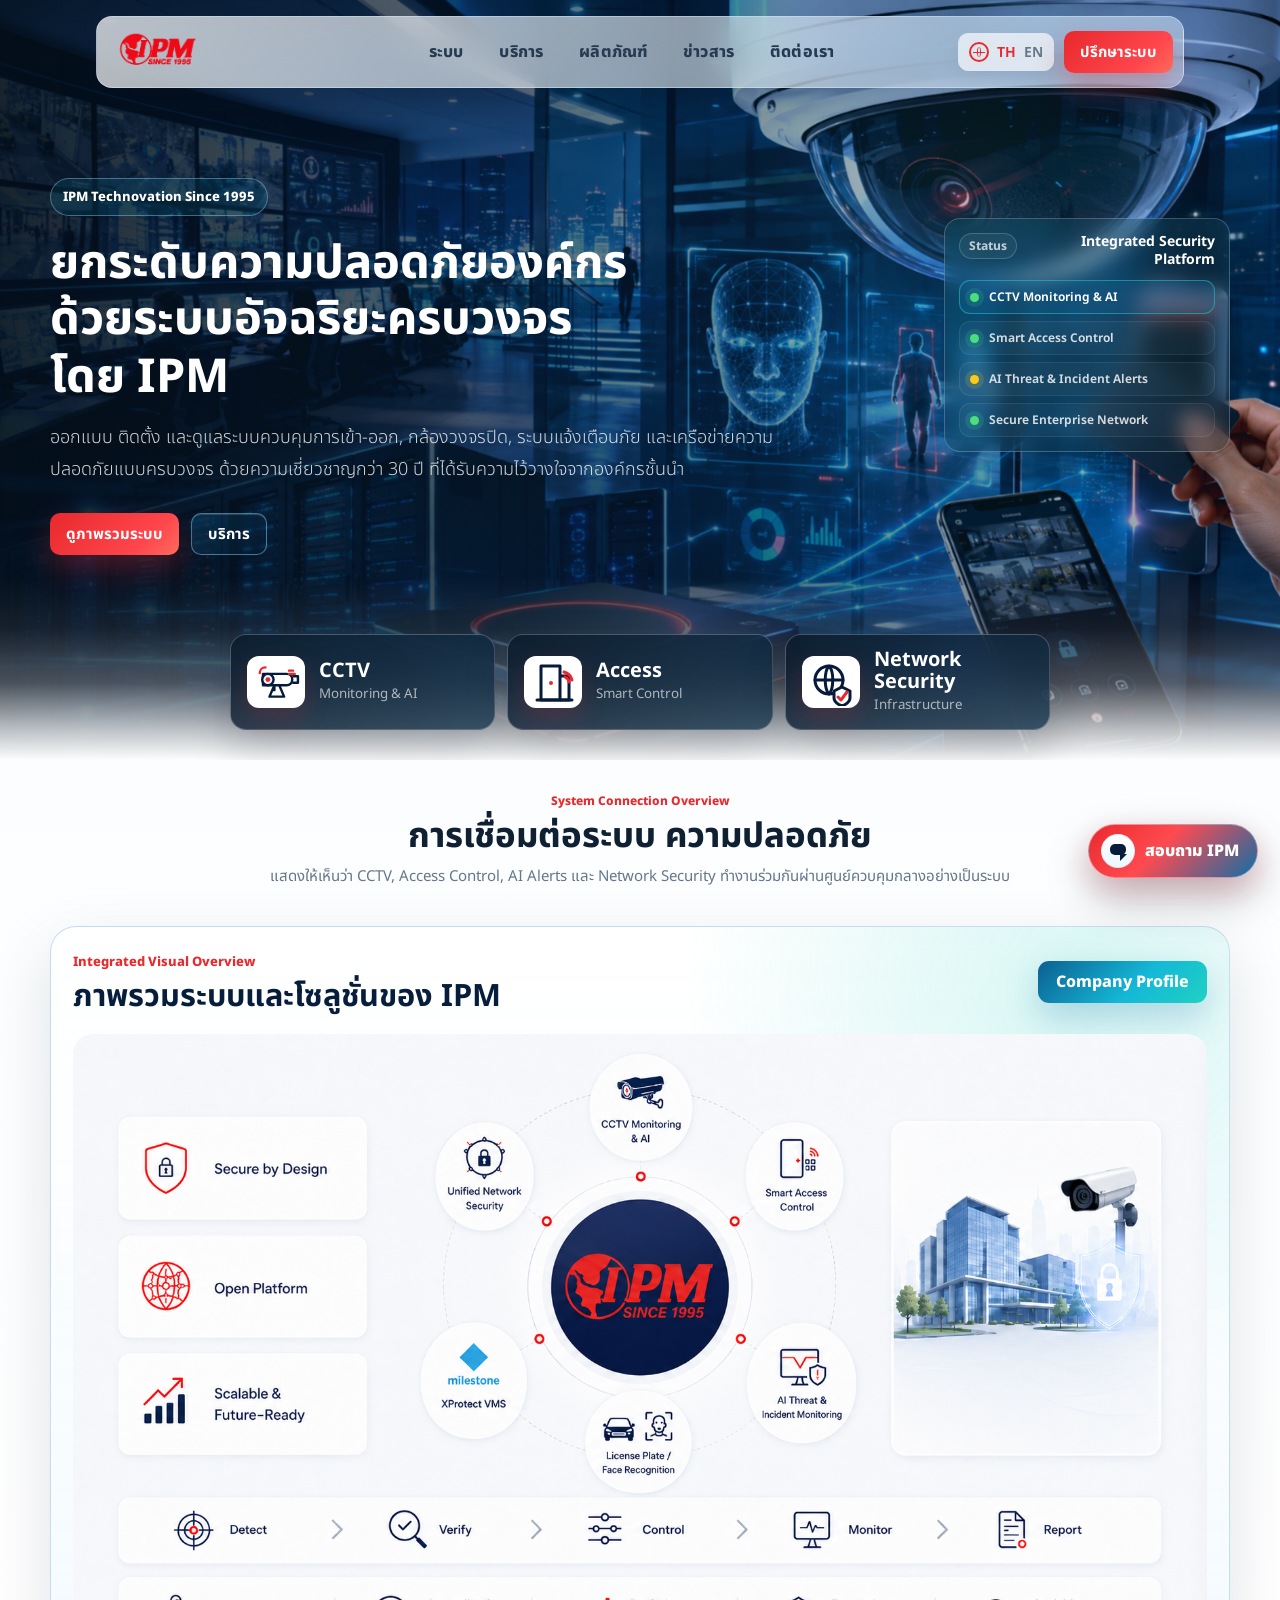
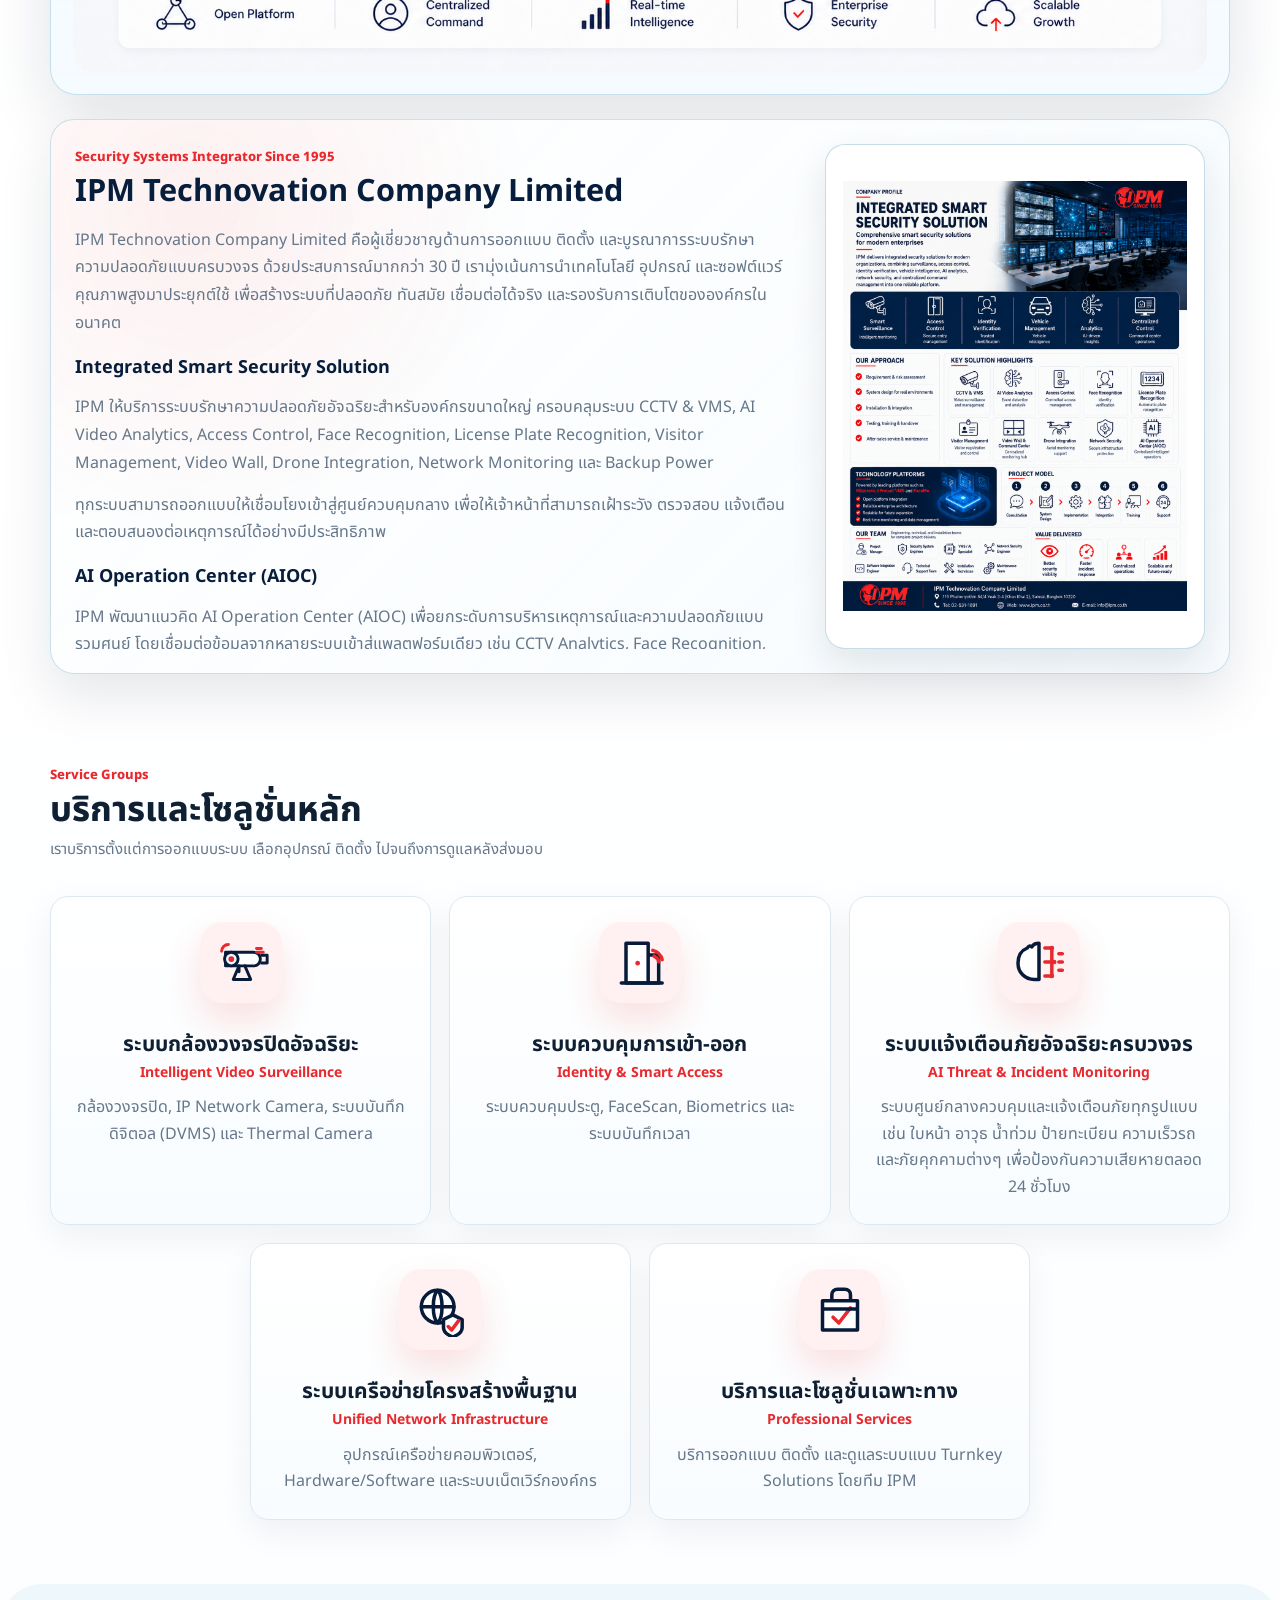
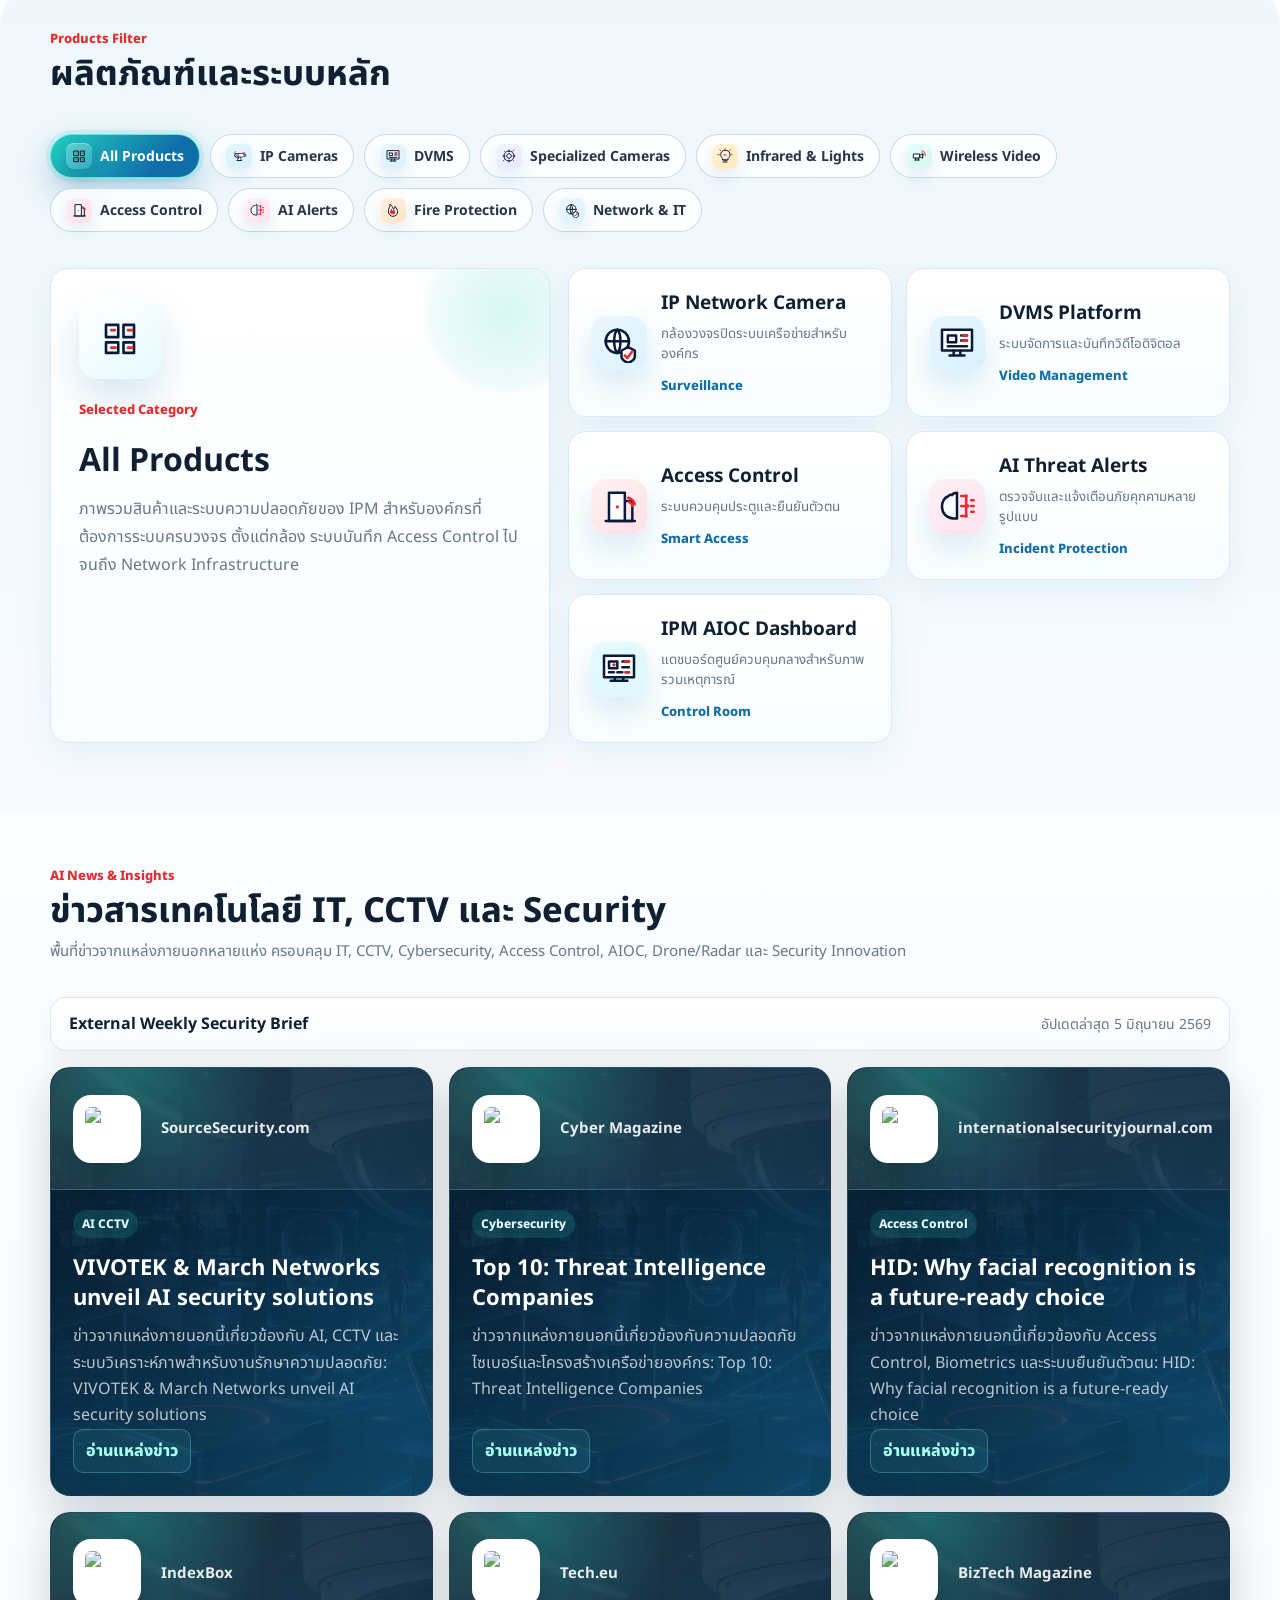
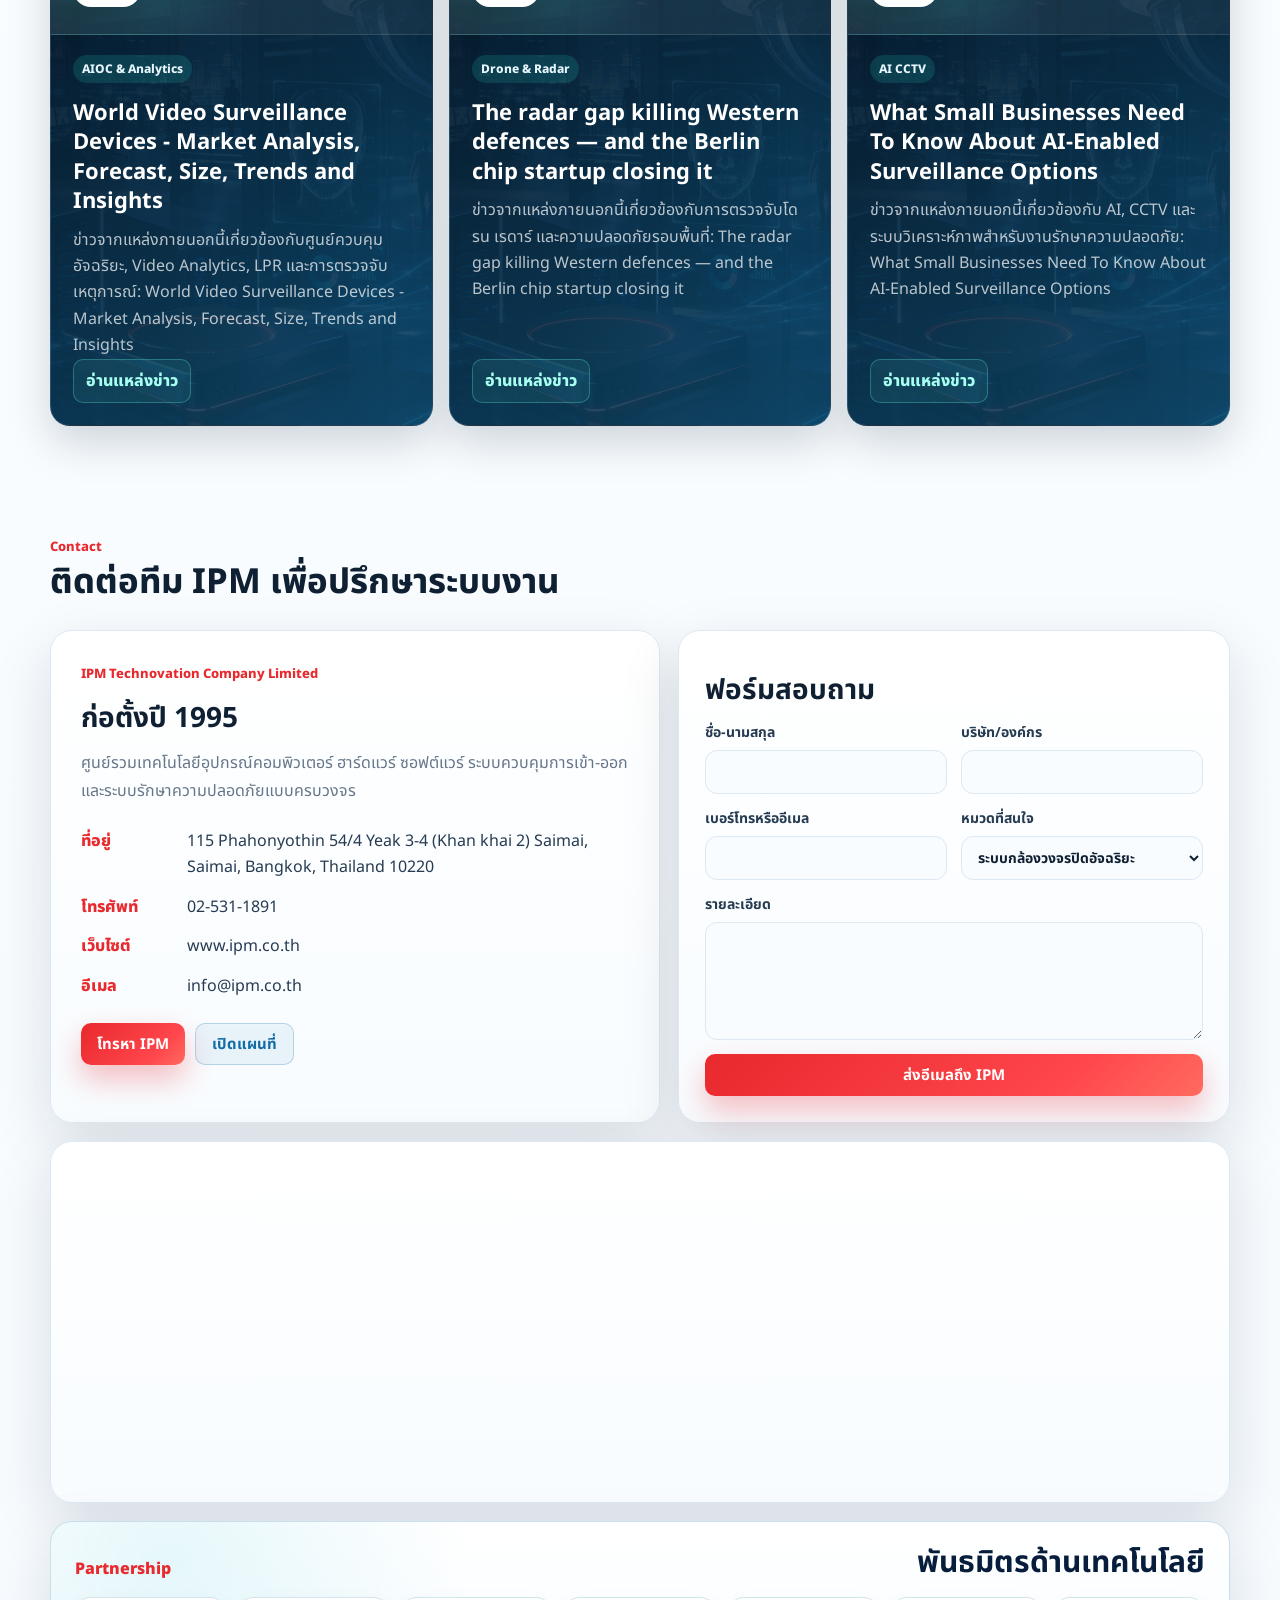
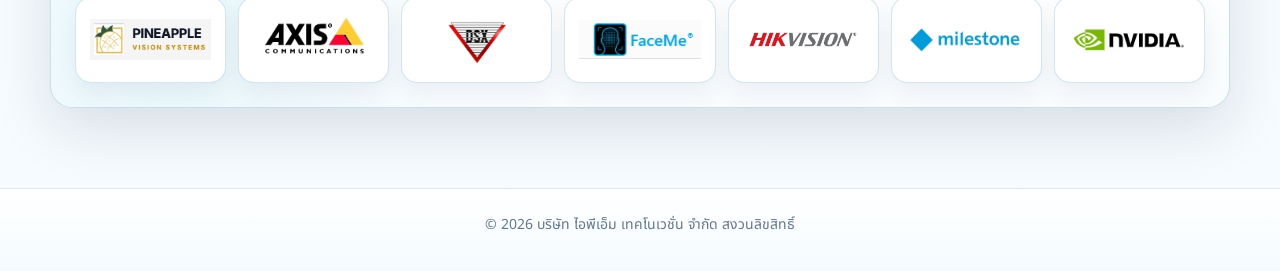
==== commit 240b2f09: "Add technology partnership logos" ====
--- a/index.html
+++ b/index.html
@@ -8,7 +8,7 @@
   <link rel="preconnect" href="https://fonts.googleapis.com">
   <link rel="preconnect" href="https://fonts.gstatic.com" crossorigin>
   <link href="https://fonts.googleapis.com/css2?family=Noto+Sans+Thai:wght@300;400;500;600;700;800&display=swap" rel="stylesheet">
-  <link rel="stylesheet" href="styles.css?v=20260608l">
+  <link rel="stylesheet" href="styles.css?v=20260608m">
   <script src="scripts/main.js?v=20260608h" defer></script>
 </head>
 <body>
@@ -357,6 +357,22 @@
         <article class="map-card" aria-label="IPM location map">
           <iframe title="IPM Technovation map" loading="lazy" referrerpolicy="no-referrer-when-downgrade" src="https://www.google.com/maps?q=115%20Phahonyothin%2054%2F4%20Yeak%203-4%20Saimai%20Bangkok%2010220&output=embed"></iframe>
         </article>
+
+        <article class="partners-card" aria-label="IPM technology partnerships">
+          <div class="partners-heading">
+            <span>Partnership</span>
+            <h3>พันธมิตรด้านเทคโนโลยี</h3>
+          </div>
+          <div class="partner-grid">
+            <div class="partner-logo"><img src="assets/partners/pineapple.jpg" alt="Pineapple Vision Systems" loading="lazy"></div>
+            <div class="partner-logo"><img src="assets/partners/axis.jpg" alt="Axis Communications" loading="lazy"></div>
+            <div class="partner-logo"><img src="assets/partners/dsx.jpg" alt="DSX" loading="lazy"></div>
+            <div class="partner-logo"><img src="assets/partners/faceme.jpg" alt="FaceMe" loading="lazy"></div>
+            <div class="partner-logo"><img src="assets/partners/hikvision.jpg" alt="Hikvision" loading="lazy"></div>
+            <div class="partner-logo"><img src="assets/partners/milestone.jpg" alt="Milestone" loading="lazy"></div>
+            <div class="partner-logo"><img src="assets/partners/nvidia.jpg" alt="NVIDIA" loading="lazy"></div>
+          </div>
+        </article>
       </div>
     </section>
   </main>
--- a/styles.css
+++ b/styles.css
@@ -1652,6 +1652,63 @@
   border: 0;
 }
 
+.partners-card {
+  grid-column: 1 / -1;
+  padding: 24px;
+  border: 1px solid rgba(189, 216, 230, .78);
+  border-radius: 22px;
+  background:
+    radial-gradient(circle at 10% 20%, rgba(20, 184, 215, .1), transparent 28%),
+    linear-gradient(180deg, #fff, #f8fcff);
+  box-shadow: var(--shadow);
+}
+
+.partners-heading {
+  display: flex;
+  align-items: end;
+  justify-content: space-between;
+  gap: 18px;
+  margin-bottom: 16px;
+}
+
+.partners-heading span {
+  color: var(--red);
+  font-weight: 850;
+}
+
+.partners-heading h3 {
+  margin: 0;
+  color: #071d3c;
+  font-size: clamp(22px, 2.4vw, 30px);
+  line-height: 1.15;
+  text-align: right;
+}
+
+.partner-grid {
+  display: grid;
+  grid-template-columns: repeat(7, minmax(0, 1fr));
+  gap: 12px;
+}
+
+.partner-logo {
+  min-height: 86px;
+  display: grid;
+  place-items: center;
+  padding: 14px;
+  border: 1px solid rgba(189, 216, 230, .66);
+  border-radius: 16px;
+  background: #fff;
+  box-shadow: inset 0 1px 0 rgba(255, 255, 255, .9), 0 10px 24px rgba(8, 25, 43, .06);
+}
+
+.partner-logo img {
+  display: block;
+  width: 100%;
+  max-width: 150px;
+  max-height: 54px;
+  object-fit: contain;
+}
+
 .chat-assistant {
   position: fixed;
   right: 22px;
@@ -2015,8 +2072,13 @@
   }
 
   .company-card,
-  .map-card {
+  .map-card,
+  .partners-card {
     grid-column: 1 / -1;
+  }
+
+  .partner-grid {
+    grid-template-columns: repeat(4, minmax(0, 1fr));
   }
 }
 
@@ -2263,6 +2325,30 @@
     gap: 4px;
   }
 
+  .partners-card {
+    padding: 16px;
+  }
+
+  .partners-heading {
+    align-items: flex-start;
+    flex-direction: column;
+    gap: 6px;
+  }
+
+  .partners-heading h3 {
+    text-align: left;
+  }
+
+  .partner-grid {
+    grid-template-columns: repeat(2, minmax(0, 1fr));
+    gap: 10px;
+  }
+
+  .partner-logo {
+    min-height: 78px;
+    padding: 12px;
+  }
+
   .chat-assistant {
     right: 14px;
     bottom: 14px;
